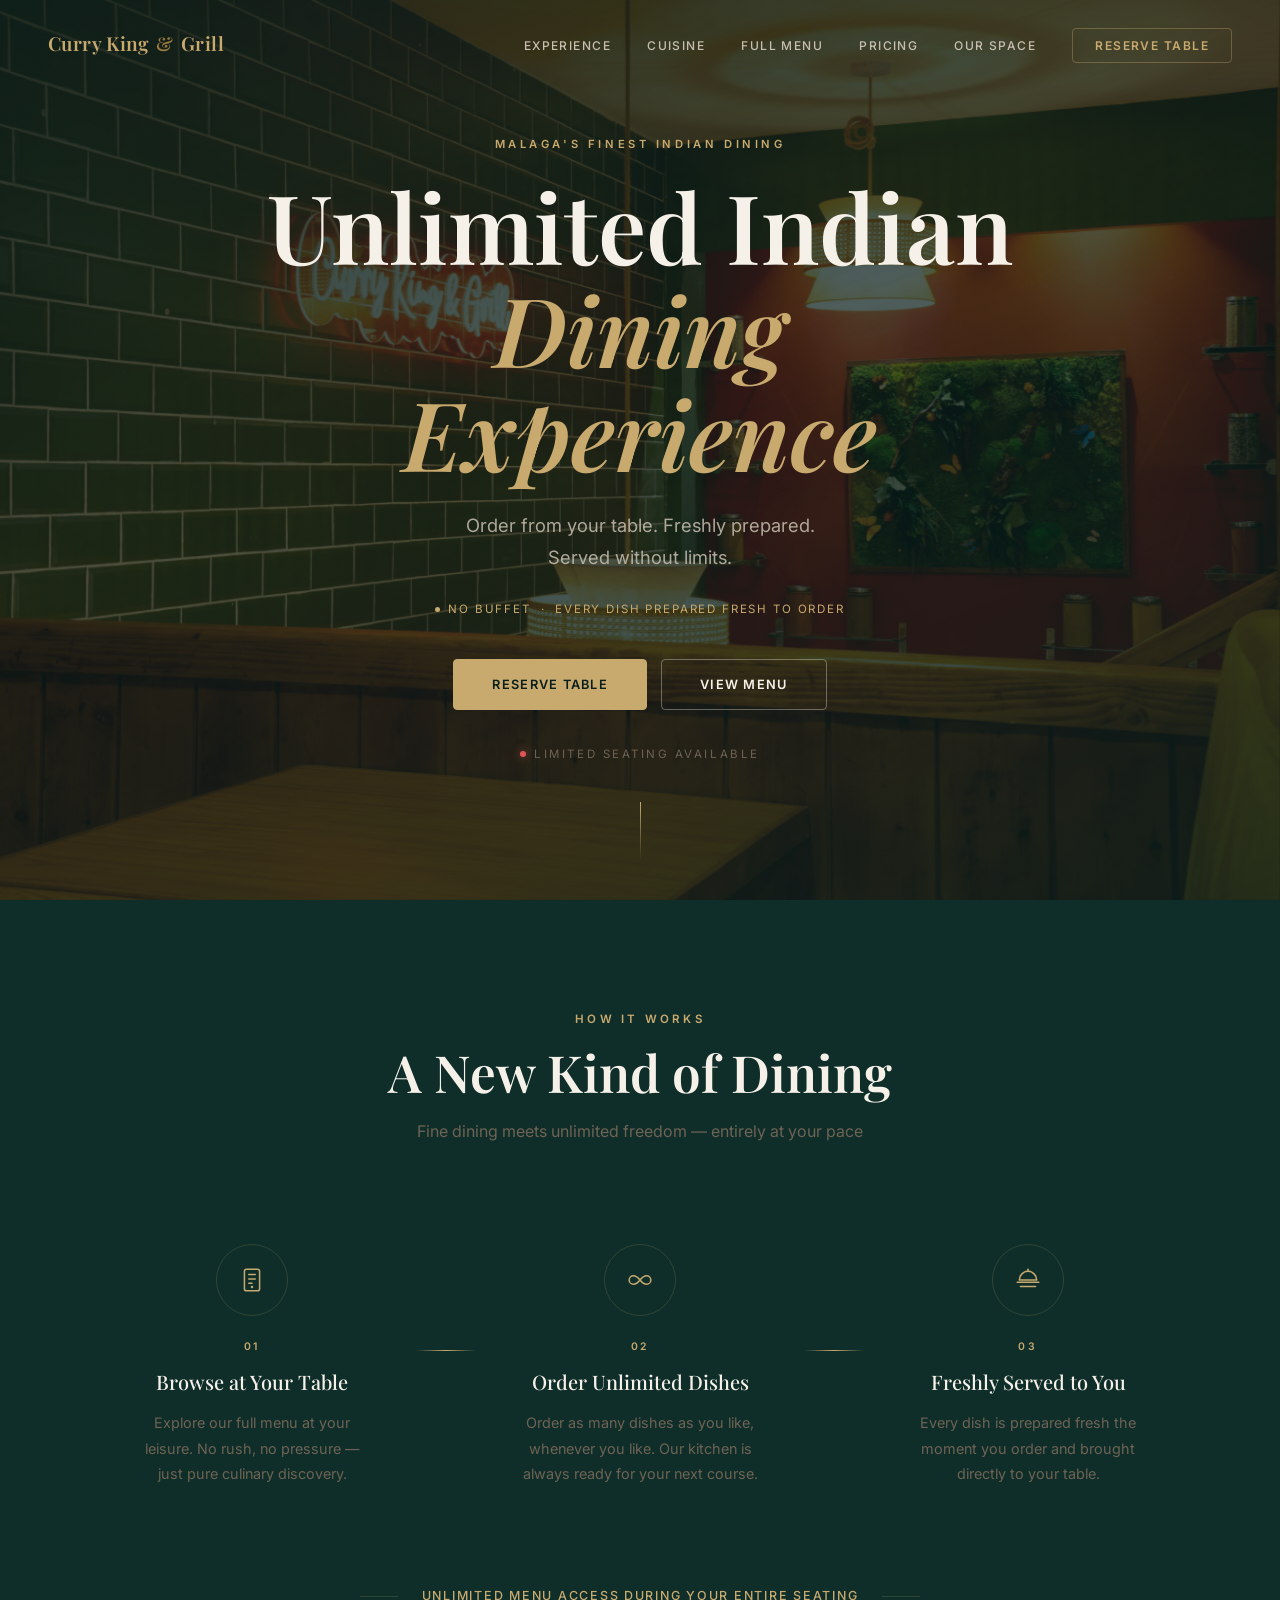
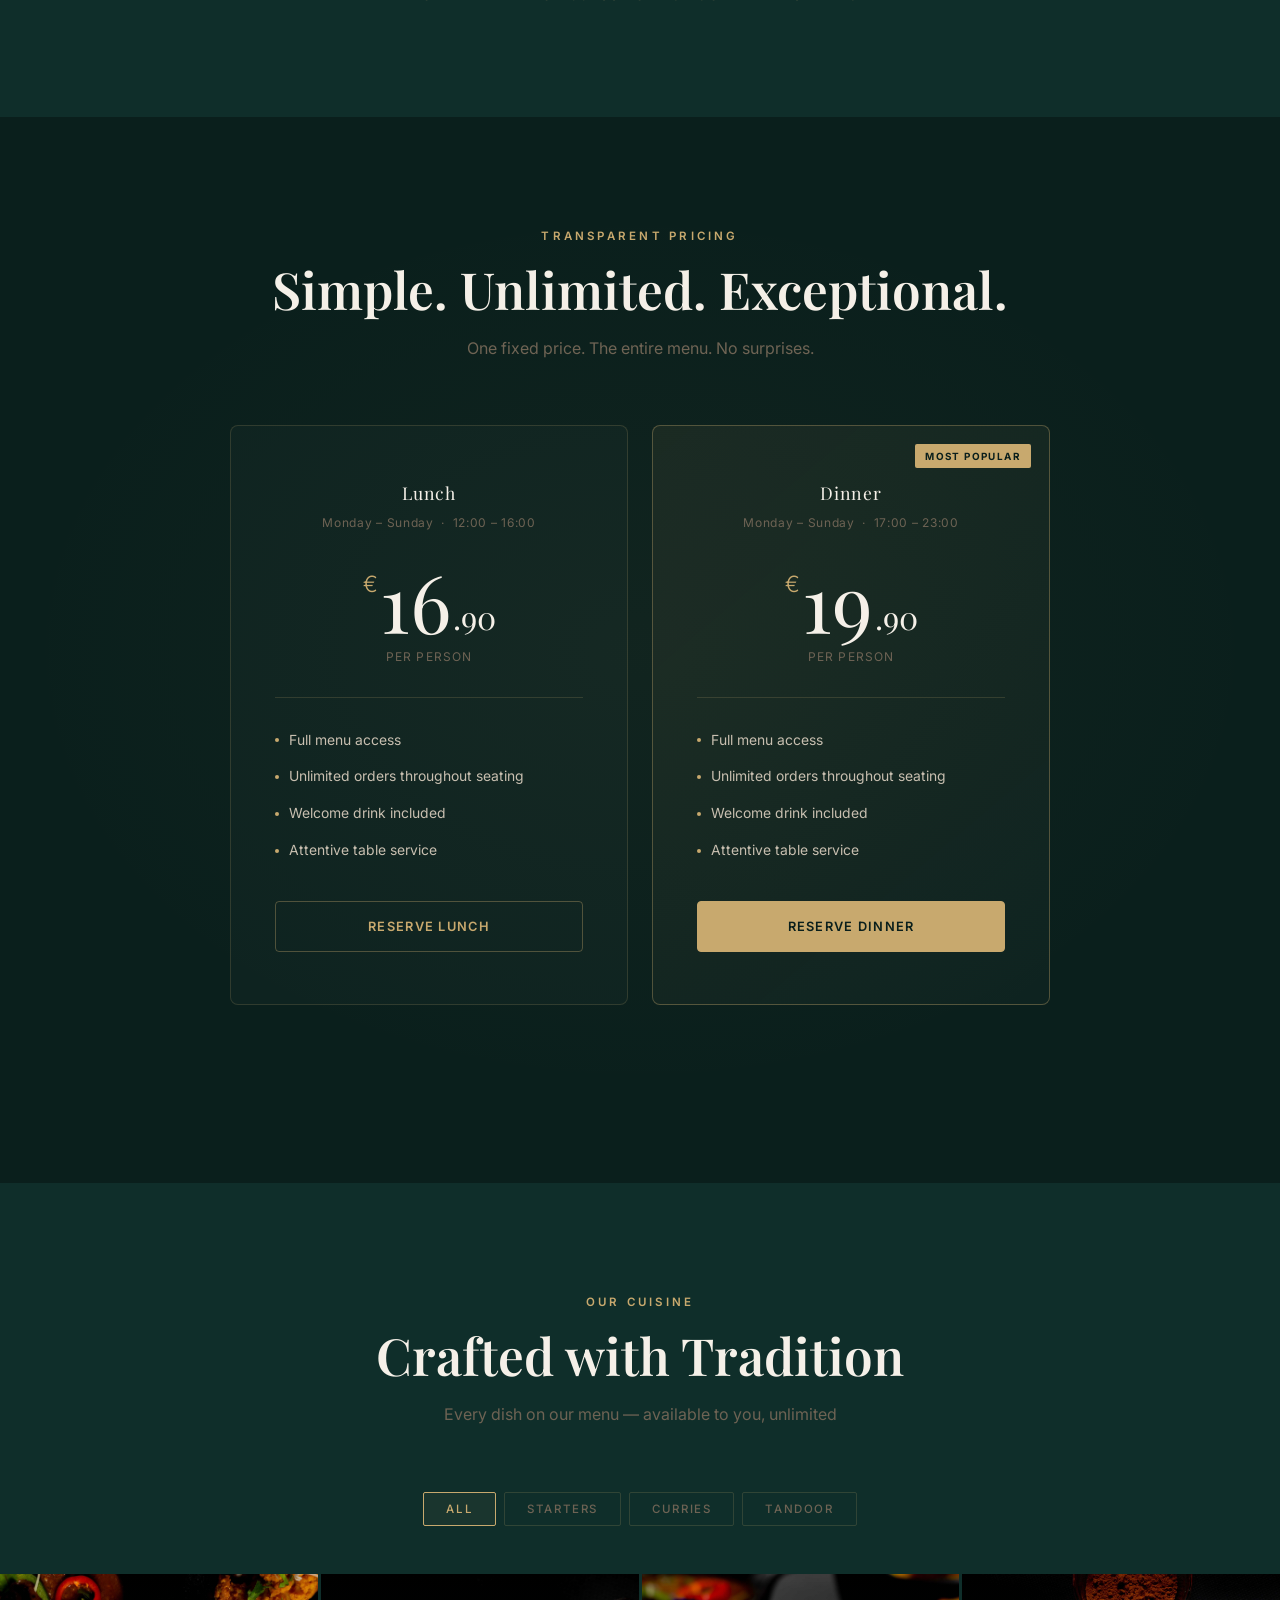
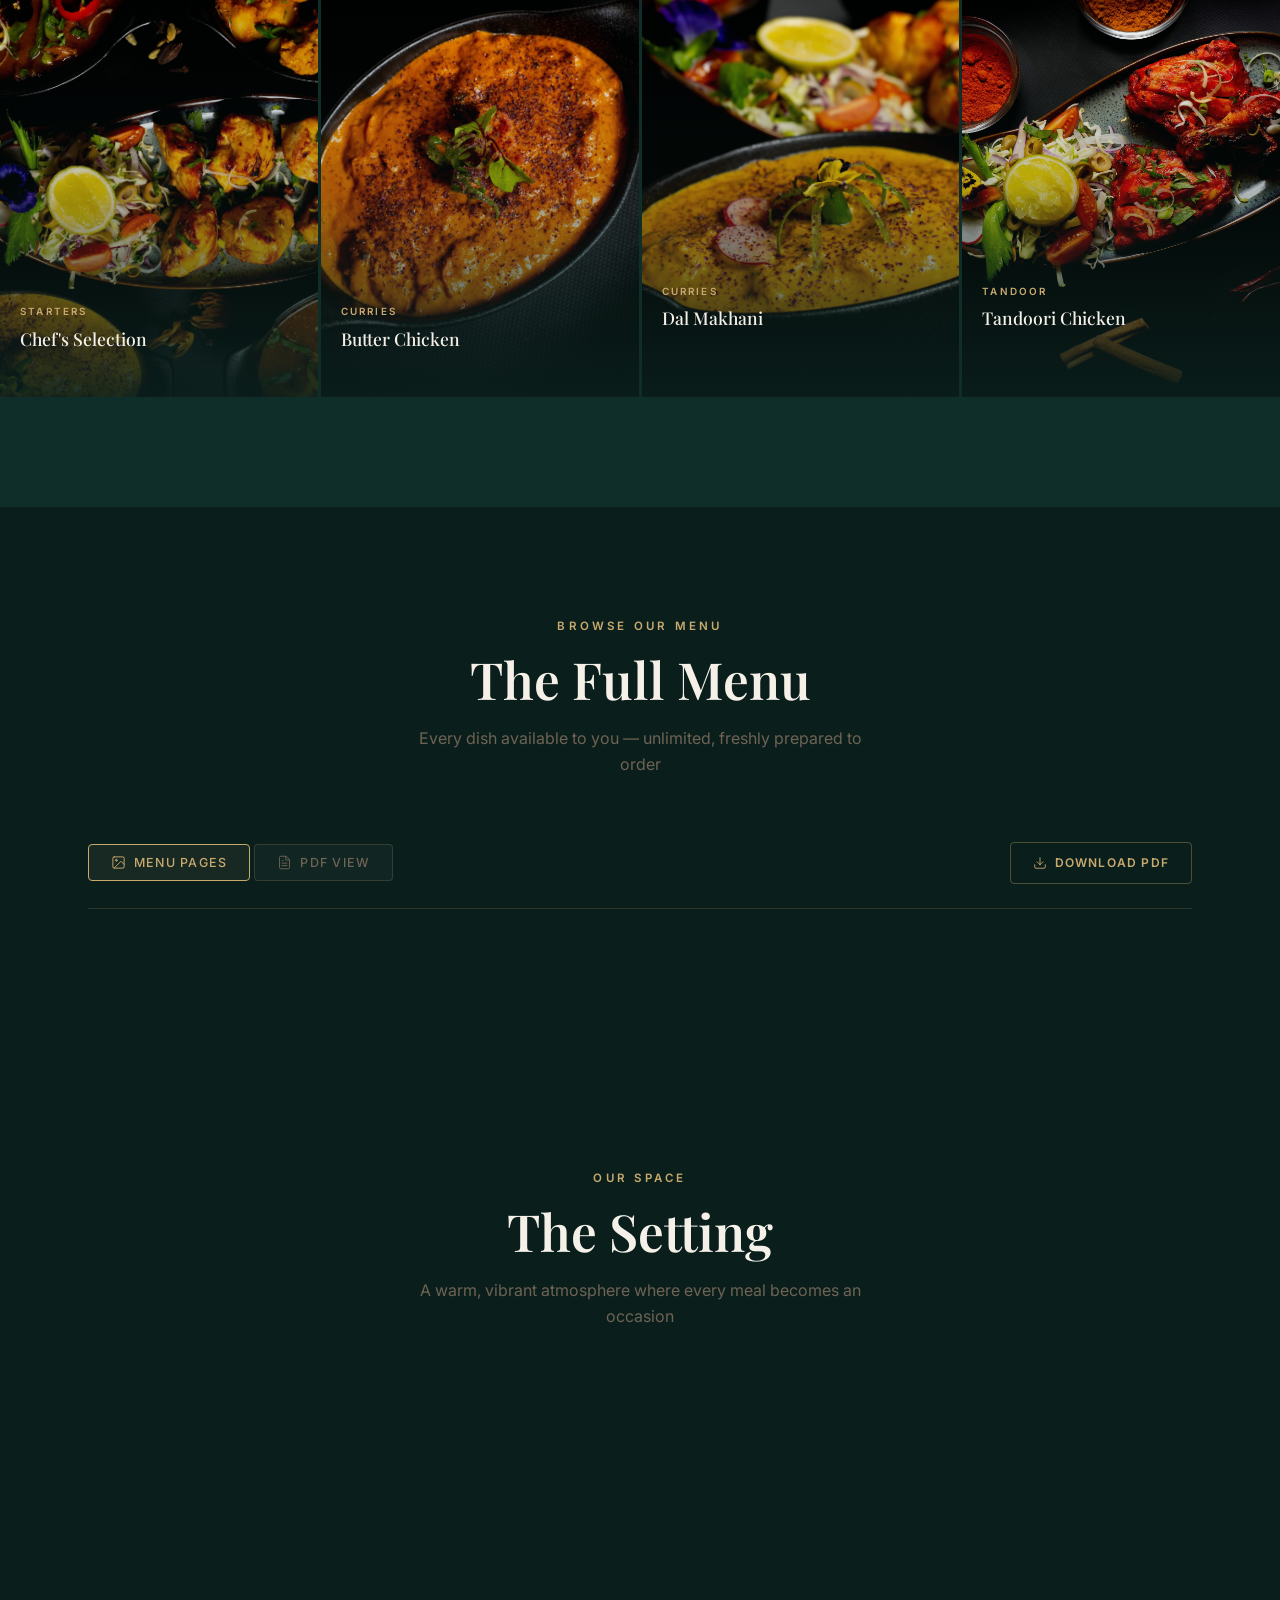
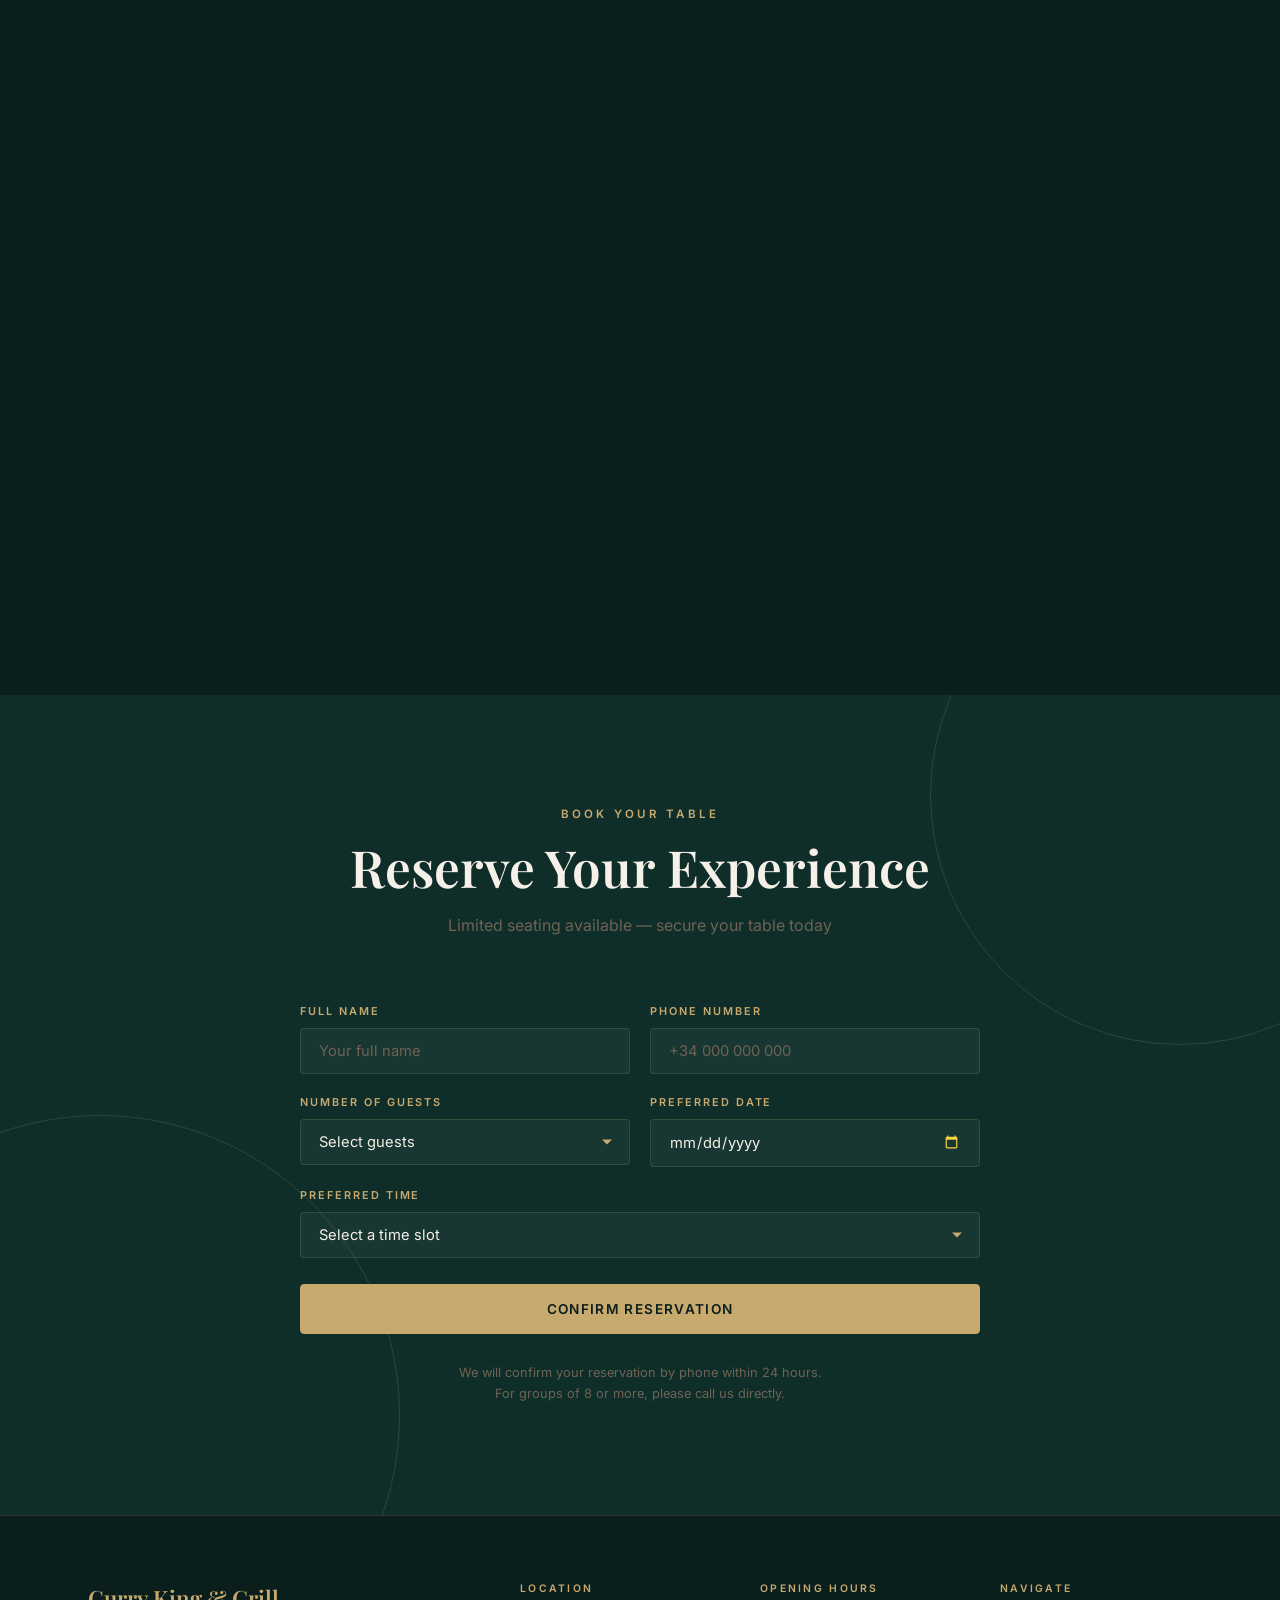
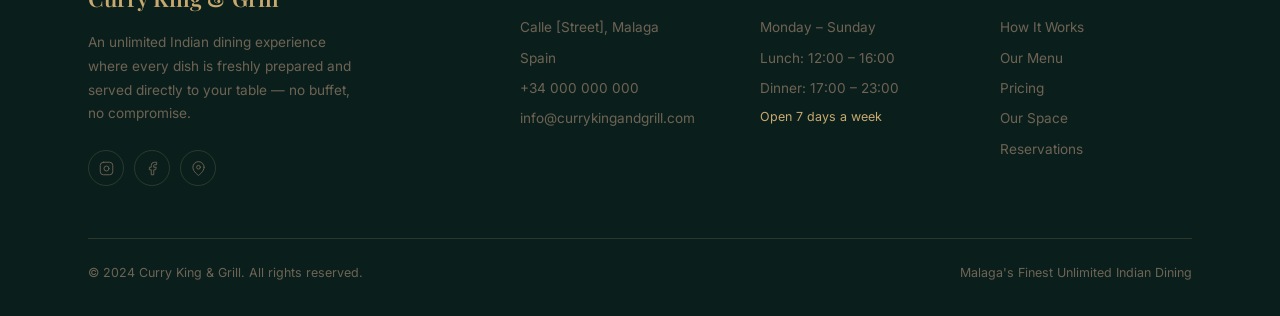
==== index.html @ c17a9580 "Initial commit — Curry King & Grill website" ====
<!DOCTYPE html>
<html lang="en">
<head>
    <meta charset="UTF-8">
    <meta name="viewport" content="width=device-width, initial-scale=1.0">
    <title>Curry King & Grill — Unlimited Indian Dining</title>
    <meta name="description" content="Curry King & Grill — Premium unlimited Indian dining in Malaga. Order from your table. Freshly prepared. Served without limits.">

    <!-- Google Fonts -->
    <link rel="preconnect" href="https://fonts.googleapis.com">
    <link rel="preconnect" href="https://fonts.gstatic.com" crossorigin>
    <link href="https://fonts.googleapis.com/css2?family=Playfair+Display:ital,wght@0,400;0,500;0,600;0,700;1,400;1,500&family=Inter:wght@300;400;500;600&display=swap" rel="stylesheet">

    <link rel="stylesheet" href="styles.css">
</head>
<body>

    <!-- ================================================
         NAVIGATION
    ================================================ -->
    <nav class="nav" id="nav">
        <div class="nav__container">
            <a href="#home" class="nav__logo">
                <span>Curry King</span> <span class="nav__logo-amp">&amp;</span> <span>Grill</span>
            </a>

            <!-- Mobile hamburger -->
            <button class="nav__toggle" id="navToggle" aria-label="Toggle navigation">
                <span></span>
                <span></span>
                <span></span>
            </button>

            <!-- Nav links -->
            <ul class="nav__links" id="navLinks">
                <li><a href="#experience" class="nav__link">Experience</a></li>
                <li><a href="#menu" class="nav__link">Cuisine</a></li>
                <li><a href="#full-menu" class="nav__link">Full Menu</a></li>
                <li><a href="#pricing" class="nav__link">Pricing</a></li>
                <li><a href="#ambience" class="nav__link">Our Space</a></li>
                <li><a href="#reservation" class="nav__cta">Reserve Table</a></li>
            </ul>
        </div>
    </nav>


    <!-- ================================================
         HERO SECTION
    ================================================ -->
    <section class="hero" id="home">
        <!-- Background image with overlay -->
        <div class="hero__bg">
            <img
                src="photos/DSC07465 (1) (1).jpg"
                alt="Curry King & Grill interior — neon sign"
                class="hero__img"
                loading="eager"
            >
            <div class="hero__overlay"></div>
        </div>

        <!-- Hero content -->
        <div class="hero__content">
            <p class="hero__eyebrow">Malaga's Finest Indian Dining</p>

            <h1 class="hero__title">
                Unlimited Indian<br>
                <em>Dining Experience</em>
            </h1>

            <p class="hero__subtitle">
                Order from your table. Freshly prepared.<br>
                Served without limits.
            </p>

            <p class="hero__badge">
                <span class="badge-dot"></span>
                No buffet &nbsp;&middot;&nbsp; Every dish prepared fresh to order
            </p>

            <div class="hero__actions">
                <a href="#reservation" class="btn btn--primary">Reserve Table</a>
                <a href="#menu" class="btn btn--ghost">View Menu</a>
            </div>

            <p class="hero__urgency">
                <span class="urgency-pip"></span>
                Limited seating available
            </p>
        </div>

        <!-- Scroll indicator -->
        <div class="hero__scroll" aria-hidden="true">
            <span class="scroll-line"></span>
        </div>
    </section>


    <!-- ================================================
         EXPERIENCE SECTION — How It Works (3 steps)
    ================================================ -->
    <section class="experience" id="experience">
        <div class="container">

            <header class="section-header">
                <p class="section-label">How It Works</p>
                <h2 class="section-title">A New Kind of Dining</h2>
                <p class="section-subtitle">Fine dining meets unlimited freedom — entirely at your pace</p>
            </header>

            <div class="experience__steps">

                <!-- Step 1 -->
                <div class="experience__step reveal">
                    <div class="experience__icon">
                        <!-- Tablet / menu icon -->
                        <svg viewBox="0 0 24 24" fill="none" stroke="currentColor" stroke-width="1.4" stroke-linecap="round" stroke-linejoin="round" aria-hidden="true">
                            <rect x="5" y="2" width="14" height="20" rx="2"/>
                            <line x1="9" y1="7" x2="15" y2="7"/>
                            <line x1="9" y1="11" x2="15" y2="11"/>
                            <line x1="9" y1="15" x2="12" y2="15"/>
                            <circle cx="12" cy="18.5" r="0.5" fill="currentColor"/>
                        </svg>
                    </div>
                    <span class="experience__num">01</span>
                    <h3>Browse at Your Table</h3>
                    <p>Explore our full menu at your leisure. No rush, no pressure — just pure culinary discovery.</p>
                </div>

                <!-- Connector -->
                <div class="experience__connector" aria-hidden="true"></div>

                <!-- Step 2 -->
                <div class="experience__step reveal" style="--reveal-delay: 0.15s">
                    <div class="experience__icon">
                        <!-- Infinity / unlimited icon -->
                        <svg viewBox="0 0 24 24" fill="none" stroke="currentColor" stroke-width="1.4" stroke-linecap="round" stroke-linejoin="round" aria-hidden="true">
                            <path d="M12 12c-2-2.5-4-4-6-4a4 4 0 0 0 0 8c2 0 4-1.5 6-4z"/>
                            <path d="M12 12c2 2.5 4 4 6 4a4 4 0 0 0 0-8c-2 0-4 1.5-6 4z"/>
                        </svg>
                    </div>
                    <span class="experience__num">02</span>
                    <h3>Order Unlimited Dishes</h3>
                    <p>Order as many dishes as you like, whenever you like. Our kitchen is always ready for your next course.</p>
                </div>

                <!-- Connector -->
                <div class="experience__connector" aria-hidden="true"></div>

                <!-- Step 3 -->
                <div class="experience__step reveal" style="--reveal-delay: 0.3s">
                    <div class="experience__icon">
                        <!-- Cloche / serve icon -->
                        <svg viewBox="0 0 24 24" fill="none" stroke="currentColor" stroke-width="1.4" stroke-linecap="round" stroke-linejoin="round" aria-hidden="true">
                            <path d="M2 14h20"/>
                            <path d="M12 4a8 8 0 0 1 8 8H4a8 8 0 0 1 8-8z"/>
                            <line x1="12" y1="4" x2="12" y2="2"/>
                            <line x1="5" y1="18" x2="19" y2="18"/>
                        </svg>
                    </div>
                    <span class="experience__num">03</span>
                    <h3>Freshly Served to You</h3>
                    <p>Every dish is prepared fresh the moment you order and brought directly to your table.</p>
                </div>

            </div>

            <!-- Trust statement -->
            <div class="experience__trust reveal" style="--reveal-delay: 0.4s">
                <div class="trust-line"></div>
                <p>Unlimited menu access during your entire seating</p>
                <div class="trust-line"></div>
            </div>

        </div>
    </section>


    <!-- ================================================
         PRICING SECTION
    ================================================ -->
    <section class="pricing" id="pricing">
        <div class="container">

            <header class="section-header">
                <p class="section-label">Transparent Pricing</p>
                <h2 class="section-title">Simple. Unlimited. Exceptional.</h2>
                <p class="section-subtitle">One fixed price. The entire menu. No surprises.</p>
            </header>

            <div class="pricing__cards">

                <!-- Lunch card -->
                <div class="pricing__card reveal">
                    <p class="pricing__period">Lunch</p>
                    <p class="pricing__hours">Monday – Sunday &nbsp;&middot;&nbsp; 12:00 – 16:00</p>
                    <div class="pricing__price">
                        <sup class="pricing__currency">&euro;</sup>
                        <span class="pricing__amount">16</span>
                        <span class="pricing__decimal">.90</span>
                    </div>
                    <p class="pricing__per">per person</p>
                    <ul class="pricing__list">
                        <li>Full menu access</li>
                        <li>Unlimited orders throughout seating</li>
                        <li>Welcome drink included</li>
                        <li>Attentive table service</li>
                    </ul>
                    <a href="#reservation" class="btn btn--outline pricing__btn">Reserve Lunch</a>
                </div>

                <!-- Dinner card (featured) -->
                <div class="pricing__card pricing__card--featured reveal" style="--reveal-delay: 0.15s">
                    <span class="pricing__badge">Most Popular</span>
                    <p class="pricing__period">Dinner</p>
                    <p class="pricing__hours">Monday – Sunday &nbsp;&middot;&nbsp; 17:00 – 23:00</p>
                    <div class="pricing__price">
                        <sup class="pricing__currency">&euro;</sup>
                        <span class="pricing__amount">19</span>
                        <span class="pricing__decimal">.90</span>
                    </div>
                    <p class="pricing__per">per person</p>
                    <ul class="pricing__list">
                        <li>Full menu access</li>
                        <li>Unlimited orders throughout seating</li>
                        <li>Welcome drink included</li>
                        <li>Attentive table service</li>
                    </ul>
                    <a href="#reservation" class="btn btn--primary pricing__btn">Reserve Dinner</a>
                </div>

            </div>

            <!-- Welcome drink note -->
            <p class="pricing__note reveal" style="--reveal-delay: 0.25s">
                &#10022; &nbsp; Free welcome drink included with every seating &nbsp; &#10022;
            </p>

        </div>
    </section>


    <!-- ================================================
         FOOD SHOWCASE / MENU
    ================================================ -->
    <section class="menu" id="menu">
        <div class="container">
            <header class="section-header">
                <p class="section-label">Our Cuisine</p>
                <h2 class="section-title">Crafted with Tradition</h2>
                <p class="section-subtitle">Every dish on our menu — available to you, unlimited</p>
            </header>
        </div>

        <!-- Category filter -->
        <div class="menu__filters">
            <button class="menu__filter active" data-filter="all">All</button>
            <button class="menu__filter" data-filter="starters">Starters</button>
            <button class="menu__filter" data-filter="curries">Curries</button>
            <button class="menu__filter" data-filter="tandoor">Tandoor</button>
        </div>

        <!-- Photo grid -->
        <div class="menu__grid" id="menuGrid">

            <div class="menu__item reveal" data-category="starters">
                <img src="photos/DSC08992 (1).jpg" alt="Assorted starters and small plates" loading="lazy">
                <div class="menu__item-overlay"></div>
                <div class="menu__item-content">
                    <p class="menu__item-category">Starters</p>
                    <h3 class="menu__item-name">Chef's Selection</h3>
                    <p class="menu__item-desc">A curated spread of our finest small plates</p>
                </div>
            </div>

            <div class="menu__item reveal" data-category="curries" style="--reveal-delay: 0.1s">
                <img src="photos/DSC09037 (1).jpg" alt="Butter Chicken curry" loading="lazy">
                <div class="menu__item-overlay"></div>
                <div class="menu__item-content">
                    <p class="menu__item-category">Curries</p>
                    <h3 class="menu__item-name">Butter Chicken</h3>
                    <p class="menu__item-desc">Slow-cooked tomato &amp; cream, aromatic spices</p>
                </div>
            </div>

            <div class="menu__item reveal" data-category="curries" style="--reveal-delay: 0.2s">
                <img src="photos/DSC08995 (1).jpg" alt="Dal Makhani — creamy black lentils" loading="lazy">
                <div class="menu__item-overlay"></div>
                <div class="menu__item-content">
                    <p class="menu__item-category">Curries</p>
                    <h3 class="menu__item-name">Dal Makhani</h3>
                    <p class="menu__item-desc">Black lentils simmered overnight in butter &amp; cream</p>
                </div>
            </div>

            <div class="menu__item reveal" data-category="tandoor" style="--reveal-delay: 0.3s">
                <img src="photos/DSC08837 (1).jpg" alt="Tandoori Chicken from the clay oven" loading="lazy">
                <div class="menu__item-overlay"></div>
                <div class="menu__item-content">
                    <p class="menu__item-category">Tandoor</p>
                    <h3 class="menu__item-name">Tandoori Chicken</h3>
                    <p class="menu__item-desc">Marinated 24 hrs, grilled in clay oven at 400°C</p>
                </div>
            </div>

        </div>
    </section>


    <!-- ================================================
         FULL MENU SECTION
         ─────────────────────────────────────────────
         HOW TO ADD YOUR MENU:

         OPTION A — Image pages (JPG / PNG):
           1. Create a folder called "menu" next to index.html
           2. Export each page of your menu as a JPG or PNG
           3. Name them: page-1.jpg, page-2.jpg, page-3.jpg …
           4. Uncomment (or copy) the <div class="fmenu__page"> blocks below
              and update the src="" to match your filenames.

         OPTION B — PDF:
           1. Place your PDF inside the "menu" folder: menu/menu.pdf
           2. The "PDF View" tab will automatically embed it.
           3. Update the <iframe src=""> and <a href=""> below.

         You can use BOTH options at the same time.
    ================================================ -->
    <section class="full-menu" id="full-menu">
        <div class="container">

            <header class="section-header">
                <p class="section-label">Browse Our Menu</p>
                <h2 class="section-title">The Full Menu</h2>
                <p class="section-subtitle">Every dish available to you — unlimited, freshly prepared to order</p>
            </header>

            <!-- Tab switcher + download button -->
            <div class="fmenu__bar">
                <div class="fmenu__tabs" role="tablist">
                    <button class="fmenu__tab active" data-tab="images" role="tab" aria-selected="true" aria-controls="tab-images">
                        <!-- Image icon -->
                        <svg viewBox="0 0 24 24" fill="none" stroke="currentColor" stroke-width="1.5" stroke-linecap="round" stroke-linejoin="round" aria-hidden="true">
                            <rect x="3" y="3" width="18" height="18" rx="2"/>
                            <circle cx="8.5" cy="8.5" r="1.5"/>
                            <polyline points="21 15 16 10 5 21"/>
                        </svg>
                        Menu Pages
                    </button>
                    <button class="fmenu__tab" data-tab="pdf" role="tab" aria-selected="false" aria-controls="tab-pdf">
                        <!-- PDF / document icon -->
                        <svg viewBox="0 0 24 24" fill="none" stroke="currentColor" stroke-width="1.5" stroke-linecap="round" stroke-linejoin="round" aria-hidden="true">
                            <path d="M14 2H6a2 2 0 0 0-2 2v16a2 2 0 0 0 2 2h12a2 2 0 0 0 2-2V8z"/>
                            <polyline points="14 2 14 8 20 8"/>
                            <line x1="16" y1="13" x2="8" y2="13"/>
                            <line x1="16" y1="17" x2="8" y2="17"/>
                            <polyline points="10 9 9 9 8 9"/>
                        </svg>
                        PDF View
                    </button>
                </div>

                <!-- Download button — update href to your PDF path -->
                <a href="menu/menu.pdf" download class="btn btn--outline fmenu__download" target="_blank">
                    <svg viewBox="0 0 24 24" fill="none" stroke="currentColor" stroke-width="1.5" stroke-linecap="round" stroke-linejoin="round" aria-hidden="true">
                        <path d="M21 15v4a2 2 0 0 1-2 2H5a2 2 0 0 1-2-2v-4"/>
                        <polyline points="7 10 12 15 17 10"/>
                        <line x1="12" y1="15" x2="12" y2="3"/>
                    </svg>
                    Download PDF
                </a>
            </div>


            <!-- ── PANEL A: IMAGE PAGES ── -->
            <div class="fmenu__panel" id="tab-images" role="tabpanel">

                <!--
                ════════════════════════════════════
                  ADD YOUR MENU IMAGES BELOW
                  Copy & paste as many blocks as you need.
                  Each block = one page of your menu.
                ════════════════════════════════════

                <div class="fmenu__page reveal" data-index="0">
                    <img src="menu/page-1.jpg" alt="Menu — Page 1" loading="lazy">
                    <div class="fmenu__page-footer">
                        <span class="fmenu__page-label">Page 1</span>
                        <button class="fmenu__zoom-btn" aria-label="View full size">
                            <svg viewBox="0 0 24 24" fill="none" stroke="currentColor" stroke-width="1.5" stroke-linecap="round" stroke-linejoin="round">
                                <polyline points="15 3 21 3 21 9"/><polyline points="9 21 3 21 3 15"/>
                                <line x1="21" y1="3" x2="14" y2="10"/><line x1="3" y1="21" x2="10" y2="14"/>
                            </svg>
                        </button>
                    </div>
                </div>

                <div class="fmenu__page reveal" data-index="1" style="--reveal-delay:0.1s">
                    <img src="menu/page-2.jpg" alt="Menu — Page 2" loading="lazy">
                    <div class="fmenu__page-footer">
                        <span class="fmenu__page-label">Page 2</span>
                        <button class="fmenu__zoom-btn" aria-label="View full size">
                            <svg viewBox="0 0 24 24" fill="none" stroke="currentColor" stroke-width="1.5" stroke-linecap="round" stroke-linejoin="round">
                                <polyline points="15 3 21 3 21 9"/><polyline points="9 21 3 21 3 15"/>
                                <line x1="21" y1="3" x2="14" y2="10"/><line x1="3" y1="21" x2="10" y2="14"/>
                            </svg>
                        </button>
                    </div>
                </div>

                <div class="fmenu__page reveal" data-index="2" style="--reveal-delay:0.2s">
                    <img src="menu/page-3.jpg" alt="Menu — Page 3" loading="lazy">
                    <div class="fmenu__page-footer">
                        <span class="fmenu__page-label">Page 3</span>
                        <button class="fmenu__zoom-btn" aria-label="View full size">
                            <svg viewBox="0 0 24 24" fill="none" stroke="currentColor" stroke-width="1.5" stroke-linecap="round" stroke-linejoin="round">
                                <polyline points="15 3 21 3 21 9"/><polyline points="9 21 3 21 3 15"/>
                                <line x1="21" y1="3" x2="14" y2="10"/><line x1="3" y1="21" x2="10" y2="14"/>
                            </svg>
                        </button>
                    </div>
                </div>
                -->

                <!-- Grid (populated by the pages above) -->
                <div class="fmenu__grid" id="fmenuGrid">
                    <!-- Menu pages go here — uncomment blocks above and move them inside this div -->
                </div>

                <!-- Empty / placeholder state (hidden once images are added) -->
                <div class="fmenu__placeholder" id="fmenuPlaceholder">
                    <div class="fmenu__placeholder-icon">
                        <svg viewBox="0 0 64 64" fill="none" stroke="currentColor" stroke-width="1.2" stroke-linecap="round" stroke-linejoin="round" aria-hidden="true">
                            <rect x="8" y="8" width="48" height="48" rx="4"/>
                            <path d="M8 42l14-14 10 10 8-8 16 16"/>
                            <circle cx="22" cy="22" r="4"/>
                        </svg>
                    </div>
                    <h3>Menu coming soon</h3>
                    <p>
                        To display your menu, place your images (JPG / PNG) or a PDF<br>
                        inside a <code>menu/</code> folder and follow the instructions in the HTML comments above.
                    </p>
                    <a href="menu/menu.pdf" target="_blank" class="btn btn--outline" style="margin-top: 24px;">
                        View PDF Version
                    </a>
                </div>

            </div><!-- /tab-images -->


            <!-- ── PANEL B: PDF EMBED ── -->
            <div class="fmenu__panel fmenu__panel--hidden" id="tab-pdf" role="tabpanel">
                <!--
                    Update the src below to point to your PDF file.
                    Recommended path:  menu/menu.pdf
                -->
                <div class="fmenu__pdf-wrap">
                    <iframe
                        src="menu/menu.pdf"
                        title="Curry King & Grill — Full Menu"
                        class="fmenu__iframe"
                        loading="lazy"
                    >
                        <!-- Fallback for browsers that can't embed PDFs -->
                        <div class="fmenu__pdf-fallback">
                            <svg viewBox="0 0 24 24" fill="none" stroke="currentColor" stroke-width="1.5" stroke-linecap="round" stroke-linejoin="round">
                                <path d="M14 2H6a2 2 0 0 0-2 2v16a2 2 0 0 0 2 2h12a2 2 0 0 0 2-2V8z"/>
                                <polyline points="14 2 14 8 20 8"/>
                            </svg>
                            <p>Your browser can't display PDFs inline.</p>
                            <a href="menu/menu.pdf" target="_blank" class="btn btn--primary" style="margin-top:16px;">
                                Open PDF
                            </a>
                        </div>
                    </iframe>
                </div>

                <div class="fmenu__pdf-actions">
                    <a href="menu/menu.pdf" target="_blank" class="btn btn--ghost">
                        Open in new tab
                    </a>
                    <a href="menu/menu.pdf" download class="btn btn--primary">
                        Download PDF
                    </a>
                </div>
            </div><!-- /tab-pdf -->

        </div>
    </section>


    <!-- ================================================
         AMBIENCE / OUR SPACE
    ================================================ -->
    <section class="ambience" id="ambience">
        <div class="container">
            <header class="section-header">
                <p class="section-label">Our Space</p>
                <h2 class="section-title">The Setting</h2>
                <p class="section-subtitle">A warm, vibrant atmosphere where every meal becomes an occasion</p>
            </header>
        </div>

        <!-- Photo mosaic -->
        <div class="ambience__mosaic">
            <!-- Large left -->
            <div class="ambience__photo ambience__photo--main reveal">
                <img src="photos/DSC07503 (1) (1).jpg" alt="Main dining room with living plant wall" loading="lazy">
                <div class="ambience__photo-overlay"></div>
            </div>
            <!-- Top centre -->
            <div class="ambience__photo reveal" style="--reveal-delay: 0.1s">
                <img src="photos/DSC07465 (1) (1).jpg" alt="Curry King & Grill neon sign" loading="lazy">
                <div class="ambience__photo-overlay"></div>
            </div>
            <!-- Bottom centre -->
            <div class="ambience__photo reveal" style="--reveal-delay: 0.2s">
                <img src="photos/DSC07510 (1) (1).jpg" alt="Bar area with marble counter" loading="lazy">
                <div class="ambience__photo-overlay"></div>
            </div>
            <!-- Large right -->
            <div class="ambience__photo ambience__photo--end reveal" style="--reveal-delay: 0.15s">
                <img src="photos/DSC07506 (1) (1).jpg" alt="Second dining area with peacock artwork" loading="lazy">
                <div class="ambience__photo-overlay"></div>
            </div>
        </div>

        <!-- Quote -->
        <div class="container">
            <blockquote class="ambience__quote reveal" style="--reveal-delay: 0.2s">
                <p>"From the moment you walk in, you know this is something different."</p>
                <cite>The Curry King &amp; Grill Experience</cite>
            </blockquote>
        </div>
    </section>


    <!-- ================================================
         RESERVATION SECTION
    ================================================ -->
    <section class="reservation" id="reservation">
        <div class="container">

            <header class="section-header">
                <p class="section-label">Book Your Table</p>
                <h2 class="section-title">Reserve Your Experience</h2>
                <p class="section-subtitle">Limited seating available — secure your table today</p>
            </header>

            <div class="reservation__wrap">

                <form class="reservation__form" id="reservationForm" novalidate>

                    <!-- Name -->
                    <div class="form-group">
                        <label for="fname">Full Name</label>
                        <input type="text" id="fname" name="fname" placeholder="Your full name" autocomplete="name">
                        <span class="form-error" id="fnameError">Please enter your name.</span>
                    </div>

                    <!-- Phone -->
                    <div class="form-group">
                        <label for="phone">Phone Number</label>
                        <input type="tel" id="phone" name="phone" placeholder="+34 000 000 000" autocomplete="tel">
                        <span class="form-error" id="phoneError">Please enter a valid phone number.</span>
                    </div>

                    <!-- Guests -->
                    <div class="form-group">
                        <label for="guests">Number of Guests</label>
                        <div class="select-wrap">
                            <select id="guests" name="guests">
                                <option value="" disabled selected>Select guests</option>
                                <option value="1">1 Guest</option>
                                <option value="2">2 Guests</option>
                                <option value="3">3 Guests</option>
                                <option value="4">4 Guests</option>
                                <option value="5">5 Guests</option>
                                <option value="6">6 Guests</option>
                                <option value="7">7 Guests</option>
                                <option value="8+">8+ Guests (call us)</option>
                            </select>
                        </div>
                        <span class="form-error" id="guestsError">Please select number of guests.</span>
                    </div>

                    <!-- Date -->
                    <div class="form-group">
                        <label for="date">Preferred Date</label>
                        <input type="date" id="date" name="date">
                        <span class="form-error" id="dateError">Please select a date.</span>
                    </div>

                    <!-- Time (full width) -->
                    <div class="form-group form-group--full">
                        <label for="time">Preferred Time</label>
                        <div class="select-wrap">
                            <select id="time" name="time">
                                <option value="" disabled selected>Select a time slot</option>
                                <optgroup label="Lunch — 12:00 to 16:00">
                                    <option value="12:00">12:00</option>
                                    <option value="12:30">12:30</option>
                                    <option value="13:00">13:00</option>
                                    <option value="13:30">13:30</option>
                                    <option value="14:00">14:00</option>
                                    <option value="14:30">14:30</option>
                                    <option value="15:00">15:00</option>
                                    <option value="15:30">15:30</option>
                                </optgroup>
                                <optgroup label="Dinner — 17:00 to 23:00">
                                    <option value="17:00">17:00</option>
                                    <option value="17:30">17:30</option>
                                    <option value="18:00">18:00</option>
                                    <option value="18:30">18:30</option>
                                    <option value="19:00">19:00</option>
                                    <option value="19:30">19:30</option>
                                    <option value="20:00">20:00</option>
                                    <option value="20:30">20:30</option>
                                    <option value="21:00">21:00</option>
                                    <option value="21:30">21:30</option>
                                </optgroup>
                            </select>
                        </div>
                        <span class="form-error" id="timeError">Please select a time slot.</span>
                    </div>

                    <!-- Submit -->
                    <button type="submit" class="btn btn--primary form-group--full reservation__submit">
                        Confirm Reservation
                    </button>

                </form>

                <p class="reservation__note">
                    We will confirm your reservation by phone within 24 hours.<br>
                    For groups of 8 or more, please call us directly.
                </p>

            </div>
        </div>
    </section>


    <!-- ================================================
         FOOTER
    ================================================ -->
    <footer class="footer">
        <div class="container">

            <div class="footer__grid">

                <!-- Brand column -->
                <div class="footer__brand">
                    <h3 class="footer__logo">Curry King &amp; Grill</h3>
                    <p class="footer__tagline">
                        An unlimited Indian dining experience where every dish is freshly prepared and served directly to your table — no buffet, no compromise.
                    </p>
                    <div class="footer__social">
                        <a href="#" aria-label="Instagram">
                            <svg viewBox="0 0 24 24" fill="none" stroke="currentColor" stroke-width="1.5" stroke-linecap="round" stroke-linejoin="round">
                                <rect x="2" y="2" width="20" height="20" rx="5"/>
                                <circle cx="12" cy="12" r="4"/>
                                <circle cx="17.5" cy="6.5" r="0.5" fill="currentColor" stroke="none"/>
                            </svg>
                        </a>
                        <a href="#" aria-label="Facebook">
                            <svg viewBox="0 0 24 24" fill="none" stroke="currentColor" stroke-width="1.5" stroke-linecap="round" stroke-linejoin="round">
                                <path d="M18 2h-3a5 5 0 0 0-5 5v3H7v4h3v8h4v-8h3l1-4h-4V7a1 1 0 0 1 1-1h3z"/>
                            </svg>
                        </a>
                        <a href="#" aria-label="Google Maps">
                            <svg viewBox="0 0 24 24" fill="none" stroke="currentColor" stroke-width="1.5" stroke-linecap="round" stroke-linejoin="round">
                                <path d="M21 10c0 7-9 13-9 13S3 17 3 10a9 9 0 0 1 18 0z"/>
                                <circle cx="12" cy="10" r="3"/>
                            </svg>
                        </a>
                    </div>
                </div>

                <!-- Location -->
                <div class="footer__col">
                    <h4>Location</h4>
                    <ul>
                        <li>Calle [Street], Malaga</li>
                        <li>Spain</li>
                        <li><a href="tel:+34000000000">+34 000 000 000</a></li>
                        <li><a href="mailto:info@currykingandgrill.com">info@currykingandgrill.com</a></li>
                    </ul>
                </div>

                <!-- Hours -->
                <div class="footer__col">
                    <h4>Opening Hours</h4>
                    <ul>
                        <li>Monday – Sunday</li>
                        <li>Lunch: 12:00 – 16:00</li>
                        <li>Dinner: 17:00 – 23:00</li>
                        <li class="footer__open-badge">Open 7 days a week</li>
                    </ul>
                </div>

                <!-- Quick links -->
                <div class="footer__col">
                    <h4>Navigate</h4>
                    <ul>
                        <li><a href="#experience">How It Works</a></li>
                        <li><a href="#menu">Our Menu</a></li>
                        <li><a href="#pricing">Pricing</a></li>
                        <li><a href="#ambience">Our Space</a></li>
                        <li><a href="#reservation">Reservations</a></li>
                    </ul>
                </div>

            </div>

            <!-- Footer bottom bar -->
            <div class="footer__bottom">
                <p>&copy; 2024 Curry King &amp; Grill. All rights reserved.</p>
                <p>Malaga's Finest Unlimited Indian Dining</p>
            </div>

        </div>
    </footer>


    <!-- ================================================
         FLOATING RESERVE BUTTON
    ================================================ -->
    <button class="float-btn" id="floatBtn" aria-label="Reserve a table">
        Reserve
    </button>


    <!-- ================================================
         SUCCESS TOAST
    ================================================ -->
    <div class="toast" id="toast" role="status" aria-live="polite">
        <div class="toast__icon">&#10003;</div>
        <div>
            <p class="toast__title">Reservation Requested</p>
            <p class="toast__desc">We&rsquo;ll confirm by phone within 24 hours.</p>
        </div>
    </div>


    <!-- ================================================
         LIGHTBOX MODAL
         Opens when a menu page thumbnail is clicked.
         Controlled entirely by script.js.
    ================================================ -->
    <div class="lightbox" id="lightbox" role="dialog" aria-modal="true" aria-label="Menu page viewer" hidden>
        <!-- Close -->
        <button class="lightbox__close" id="lightboxClose" aria-label="Close viewer">
            <svg viewBox="0 0 24 24" fill="none" stroke="currentColor" stroke-width="1.8" stroke-linecap="round">
                <line x1="18" y1="6" x2="6" y2="18"/>
                <line x1="6" y1="6" x2="18" y2="18"/>
            </svg>
        </button>

        <!-- Prev -->
        <button class="lightbox__nav lightbox__prev" id="lightboxPrev" aria-label="Previous page">
            <svg viewBox="0 0 24 24" fill="none" stroke="currentColor" stroke-width="1.8" stroke-linecap="round" stroke-linejoin="round">
                <polyline points="15 18 9 12 15 6"/>
            </svg>
        </button>

        <!-- Image stage -->
        <div class="lightbox__stage">
            <div class="lightbox__spinner" id="lightboxSpinner" aria-hidden="true"></div>
            <img class="lightbox__img" id="lightboxImg" src="" alt="" draggable="false">
        </div>

        <!-- Next -->
        <button class="lightbox__nav lightbox__next" id="lightboxNext" aria-label="Next page">
            <svg viewBox="0 0 24 24" fill="none" stroke="currentColor" stroke-width="1.8" stroke-linecap="round" stroke-linejoin="round">
                <polyline points="9 18 15 12 9 6"/>
            </svg>
        </button>

        <!-- Counter + page label -->
        <div class="lightbox__footer">
            <span class="lightbox__counter" id="lightboxCounter">Page 1 of 1</span>
        </div>
    </div>
    <!-- Lightbox backdrop -->
    <div class="lightbox__backdrop" id="lightboxBackdrop"></div>


    <script src="script.js"></script>
</body>
</html>
---- styles.css ----
/* ================================================================
   CURRY KING & GRILL — Premium Stylesheet
   Dark green luxury theme with gold accents
   Mobile-first, responsive
================================================================ */

/* ----------------------------------------------------------------
   1. CSS CUSTOM PROPERTIES (Design Tokens)
---------------------------------------------------------------- */
:root {
    /* Colours */
    --clr-dark:       #0a1f1c;   /* deepest bg */
    --clr-dark-2:     #0f2e2a;   /* section alt bg */
    --clr-dark-3:     #162f2c;   /* card surfaces */
    --clr-gold:       #c8a96e;   /* primary accent */
    --clr-gold-light: #dfc48a;   /* hover gold */
    --clr-gold-dark:  #9a7a3f;   /* subdued gold */
    --clr-cream:      #f5f0e8;   /* headings / strong text */
    --clr-text:       #c8bfb0;   /* body text */
    --clr-muted:      #6e6354;   /* secondary / placeholder */
    --clr-border:     rgba(200, 169, 110, 0.18);
    --clr-border-2:   rgba(200, 169, 110, 0.35);

    /* Typography */
    --font-serif: 'Playfair Display', Georgia, serif;
    --font-sans:  'Inter', system-ui, sans-serif;

    /* Spacing */
    --section-gap: 110px;
    --container:   1200px;
    --radius:      4px;

    /* Motion */
    --ease:        cubic-bezier(0.4, 0, 0.2, 1);
    --t-fast:      0.2s;
    --t-mid:       0.35s;
    --t-slow:      0.6s;
}

/* ----------------------------------------------------------------
   2. RESET & BASE
---------------------------------------------------------------- */
*, *::before, *::after {
    margin: 0;
    padding: 0;
    box-sizing: border-box;
}

html {
    scroll-behavior: smooth;
    font-size: 16px;
    -webkit-text-size-adjust: 100%;
}

body {
    font-family: var(--font-sans);
    background-color: var(--clr-dark);
    color: var(--clr-text);
    line-height: 1.65;
    overflow-x: hidden;
}

img {
    display: block;
    max-width: 100%;
}

a {
    text-decoration: none;
    color: inherit;
}

ul {
    list-style: none;
}

button {
    border: none;
    cursor: pointer;
    font-family: var(--font-sans);
}

/* ----------------------------------------------------------------
   3. UTILITY CLASSES
---------------------------------------------------------------- */
.container {
    max-width: var(--container);
    margin-inline: auto;
    padding-inline: 48px;
}

/* Section header block (reused across sections) */
.section-header {
    text-align: center;
    margin-bottom: 64px;
}

.section-label {
    display: block;
    font-size: 0.72rem;
    font-weight: 600;
    letter-spacing: 0.28em;
    text-transform: uppercase;
    color: var(--clr-gold);
    margin-bottom: 14px;
}

.section-title {
    font-family: var(--font-serif);
    font-size: clamp(2rem, 4.5vw, 3.2rem);
    font-weight: 600;
    color: var(--clr-cream);
    line-height: 1.15;
    margin-bottom: 16px;
}

.section-subtitle {
    font-size: 1rem;
    color: var(--clr-muted);
    max-width: 480px;
    margin-inline: auto;
}

/* ----------------------------------------------------------------
   4. BUTTONS
---------------------------------------------------------------- */
.btn {
    display: inline-flex;
    align-items: center;
    justify-content: center;
    gap: 8px;
    padding: 14px 38px;
    font-family: var(--font-sans);
    font-size: 0.8rem;
    font-weight: 600;
    letter-spacing: 0.1em;
    text-transform: uppercase;
    border-radius: var(--radius);
    border: 1.5px solid transparent;
    cursor: pointer;
    transition: background var(--t-mid) var(--ease),
                color var(--t-mid) var(--ease),
                border-color var(--t-mid) var(--ease),
                transform var(--t-fast) var(--ease),
                box-shadow var(--t-mid) var(--ease);
    white-space: nowrap;
}

/* Gold filled */
.btn--primary {
    background-color: var(--clr-gold);
    color: var(--clr-dark);
    border-color: var(--clr-gold);
}
.btn--primary:hover {
    background-color: var(--clr-gold-light);
    border-color: var(--clr-gold-light);
    transform: translateY(-2px);
    box-shadow: 0 10px 32px rgba(200, 169, 110, 0.28);
}

/* Ghost (cream outline) */
.btn--ghost {
    background-color: transparent;
    color: var(--clr-cream);
    border-color: rgba(245, 240, 232, 0.35);
}
.btn--ghost:hover {
    border-color: var(--clr-gold);
    color: var(--clr-gold);
    transform: translateY(-2px);
}

/* Gold outline (used in pricing) */
.btn--outline {
    background-color: transparent;
    color: var(--clr-gold);
    border-color: var(--clr-border-2);
}
.btn--outline:hover {
    background-color: rgba(200, 169, 110, 0.08);
    border-color: var(--clr-gold);
    transform: translateY(-2px);
}

/* ----------------------------------------------------------------
   5. SCROLL REVEAL — base state
   JS adds .visible to trigger the animation
---------------------------------------------------------------- */
.reveal {
    opacity: 0;
    transform: translateY(28px);
    transition: opacity var(--t-slow) var(--ease) var(--reveal-delay, 0s),
                transform var(--t-slow) var(--ease) var(--reveal-delay, 0s);
}
.reveal.visible {
    opacity: 1;
    transform: translateY(0);
}

/* ----------------------------------------------------------------
   6. NAVIGATION
---------------------------------------------------------------- */
.nav {
    position: fixed;
    inset-block-start: 0;
    inset-inline: 0;
    z-index: 900;
    transition: background var(--t-mid) var(--ease),
                border-color var(--t-mid) var(--ease),
                padding var(--t-mid) var(--ease);
}

/* scrolled state — added by JS */
.nav.scrolled {
    background-color: rgba(10, 31, 28, 0.96);
    backdrop-filter: blur(14px);
    -webkit-backdrop-filter: blur(14px);
    border-bottom: 1px solid var(--clr-border);
}

.nav__container {
    display: flex;
    align-items: center;
    justify-content: space-between;
    padding: 28px 48px;
    max-width: 1400px;
    margin-inline: auto;
    transition: padding var(--t-mid) var(--ease);
}
.nav.scrolled .nav__container {
    padding: 16px 48px;
}

/* Logo */
.nav__logo {
    font-family: var(--font-serif);
    font-size: 1.2rem;
    font-weight: 600;
    color: var(--clr-gold);
    letter-spacing: 0.02em;
    flex-shrink: 0;
}
.nav__logo-amp {
    color: var(--clr-gold-dark);
    margin-inline: 2px;
}

/* Links */
.nav__links {
    display: flex;
    align-items: center;
    gap: 36px;
}

.nav__link {
    font-size: 0.75rem;
    font-weight: 500;
    letter-spacing: 0.12em;
    text-transform: uppercase;
    color: var(--clr-text);
    transition: color var(--t-fast);
}
.nav__link:hover {
    color: var(--clr-gold);
}

/* CTA link in nav */
.nav__cta {
    font-size: 0.75rem;
    font-weight: 600;
    letter-spacing: 0.12em;
    text-transform: uppercase;
    color: var(--clr-gold);
    border: 1.5px solid var(--clr-border-2);
    padding: 9px 22px;
    border-radius: var(--radius);
    transition: background var(--t-fast), color var(--t-fast);
}
.nav__cta:hover {
    background-color: var(--clr-gold);
    color: var(--clr-dark);
}

/* Hamburger toggle — hidden on desktop */
.nav__toggle {
    display: none;
    flex-direction: column;
    justify-content: center;
    gap: 5px;
    background: none;
    padding: 4px;
    z-index: 1001;
}
.nav__toggle span {
    display: block;
    width: 24px;
    height: 1.5px;
    background-color: var(--clr-cream);
    border-radius: 2px;
    transition: transform var(--t-mid) var(--ease), opacity var(--t-fast);
}
/* Hamburger → X animation */
.nav__toggle.open span:nth-child(1) { transform: translateY(6.5px) rotate(45deg); }
.nav__toggle.open span:nth-child(2) { opacity: 0; transform: scaleX(0); }
.nav__toggle.open span:nth-child(3) { transform: translateY(-6.5px) rotate(-45deg); }

/* ----------------------------------------------------------------
   7. HERO SECTION
---------------------------------------------------------------- */
.hero {
    position: relative;
    min-height: 100svh;
    display: flex;
    align-items: center;
    justify-content: center;
    overflow: hidden;
}

/* Background photo */
.hero__bg {
    position: absolute;
    inset: 0;
}
.hero__img {
    width: 100%;
    height: 100%;
    object-fit: cover;
    object-position: center;
    transform: scale(1.06);
    animation: heroKenBurns 9s var(--ease) forwards;
}
@keyframes heroKenBurns {
    to { transform: scale(1); }
}

/* Dark overlay — heavier at top for nav readability */
.hero__overlay {
    position: absolute;
    inset: 0;
    background: linear-gradient(
        160deg,
        rgba(10, 31, 28, 0.9) 0%,
        rgba(10, 31, 28, 0.72) 45%,
        rgba(10, 31, 28, 0.88) 100%
    );
}

/* Content */
.hero__content {
    position: relative;
    z-index: 1;
    text-align: center;
    padding-inline: 24px;
    max-width: 820px;
    animation: fadeUp 1.1s var(--ease) 0.2s both;
}

@keyframes fadeUp {
    from { opacity: 0; transform: translateY(32px); }
    to   { opacity: 1; transform: translateY(0); }
}

.hero__eyebrow {
    font-size: 0.7rem;
    font-weight: 600;
    letter-spacing: 0.32em;
    text-transform: uppercase;
    color: var(--clr-gold);
    margin-bottom: 20px;
    animation: fadeUp 1.1s var(--ease) 0.4s both;
}

.hero__title {
    font-family: var(--font-serif);
    font-size: clamp(2.8rem, 8vw, 6rem);
    font-weight: 600;
    color: var(--clr-cream);
    line-height: 1.08;
    margin-bottom: 24px;
    animation: fadeUp 1.1s var(--ease) 0.6s both;
}
.hero__title em {
    color: var(--clr-gold);
    font-style: italic;
}

.hero__subtitle {
    font-size: clamp(1rem, 2vw, 1.15rem);
    color: rgba(200, 191, 176, 0.85);
    line-height: 1.75;
    margin-bottom: 20px;
    animation: fadeUp 1.1s var(--ease) 0.75s both;
}

.hero__badge {
    display: inline-flex;
    align-items: center;
    gap: 8px;
    font-size: 0.72rem;
    letter-spacing: 0.16em;
    text-transform: uppercase;
    color: var(--clr-gold);
    margin-bottom: 40px;
    animation: fadeUp 1.1s var(--ease) 0.85s both;
}
.badge-dot {
    width: 5px;
    height: 5px;
    background: var(--clr-gold);
    border-radius: 50%;
    flex-shrink: 0;
}

.hero__actions {
    display: flex;
    gap: 14px;
    justify-content: center;
    flex-wrap: wrap;
    margin-bottom: 28px;
    animation: fadeUp 1.1s var(--ease) 0.95s both;
}

.hero__urgency {
    display: inline-flex;
    align-items: center;
    gap: 8px;
    font-size: 0.72rem;
    letter-spacing: 0.22em;
    text-transform: uppercase;
    color: var(--clr-muted);
    animation: fadeUp 1.1s var(--ease) 1.05s both;
}
.urgency-pip {
    display: inline-block;
    width: 6px;
    height: 6px;
    border-radius: 50%;
    background: #e05555;
    box-shadow: 0 0 8px rgba(224, 85, 85, 0.7);
    animation: pulse 2s ease-in-out infinite;
}
@keyframes pulse {
    0%, 100% { opacity: 1; }
    50%       { opacity: 0.4; }
}

/* Vertical scroll line */
.hero__scroll {
    position: absolute;
    bottom: 40px;
    left: 50%;
    transform: translateX(-50%);
    z-index: 1;
    animation: fadeUp 1s var(--ease) 1.4s both;
}
.scroll-line {
    display: block;
    width: 1px;
    height: 58px;
    background: linear-gradient(to bottom, var(--clr-gold), transparent);
    margin-inline: auto;
    animation: scrollDrop 2.2s var(--ease) infinite;
}
@keyframes scrollDrop {
    0%   { opacity: 0; transform: scaleY(0);   transform-origin: top; }
    40%  { opacity: 1; }
    100% { opacity: 0; transform: scaleY(1);   transform-origin: top; }
}

/* ----------------------------------------------------------------
   8. EXPERIENCE SECTION
---------------------------------------------------------------- */
.experience {
    padding-block: var(--section-gap);
    background-color: var(--clr-dark-2);
}

.experience__steps {
    display: grid;
    grid-template-columns: 1fr 60px 1fr 60px 1fr;
    align-items: start;
    gap: 0;
}

/* Each step card */
.experience__step {
    text-align: center;
    padding: 36px 28px;
}

/* Icon circle */
.experience__icon {
    width: 72px;
    height: 72px;
    border: 1.5px solid var(--clr-border);
    border-radius: 50%;
    display: flex;
    align-items: center;
    justify-content: center;
    margin-inline: auto;
    margin-bottom: 22px;
    color: var(--clr-gold);
    transition: border-color var(--t-mid), background var(--t-mid), transform var(--t-mid);
}
.experience__step:hover .experience__icon {
    border-color: var(--clr-gold);
    background-color: rgba(200, 169, 110, 0.07);
    transform: scale(1.06);
}
.experience__icon svg {
    width: 26px;
    height: 26px;
}

.experience__num {
    display: block;
    font-size: 0.65rem;
    font-weight: 600;
    letter-spacing: 0.25em;
    text-transform: uppercase;
    color: var(--clr-gold);
    margin-bottom: 10px;
}

.experience__step h3 {
    font-family: var(--font-serif);
    font-size: 1.25rem;
    font-weight: 500;
    color: var(--clr-cream);
    margin-bottom: 12px;
}

.experience__step p {
    font-size: 0.9rem;
    color: var(--clr-muted);
    line-height: 1.75;
    max-width: 240px;
    margin-inline: auto;
}

/* Horizontal gold line between steps */
.experience__connector {
    height: 1px;
    background: linear-gradient(to right, transparent, var(--clr-gold), transparent);
    align-self: center;
    margin-top: -30px; /* visually align with icons */
}

/* Trust statement below the steps */
.experience__trust {
    display: flex;
    align-items: center;
    gap: 24px;
    margin-top: 64px;
    max-width: 560px;
    margin-inline: auto;
}
.trust-line {
    flex: 1;
    height: 1px;
    background: var(--clr-border);
}
.experience__trust p {
    font-size: 0.78rem;
    font-weight: 500;
    letter-spacing: 0.14em;
    text-transform: uppercase;
    color: var(--clr-gold);
    white-space: nowrap;
    text-align: center;
}

/* ----------------------------------------------------------------
   9. PRICING SECTION
---------------------------------------------------------------- */
.pricing {
    padding-block: var(--section-gap);
    background-color: var(--clr-dark);
    position: relative;
    overflow: hidden;
}

/* Subtle radial glow behind cards */
.pricing::before {
    content: '';
    position: absolute;
    inset: 0;
    background: radial-gradient(ellipse 70% 60% at 50% 50%, rgba(200, 169, 110, 0.04) 0%, transparent 70%);
    pointer-events: none;
}

.pricing__cards {
    display: grid;
    grid-template-columns: 1fr 1fr;
    gap: 24px;
    max-width: 820px;
    margin-inline: auto;
}

/* Base card */
.pricing__card {
    position: relative;
    border: 1px solid var(--clr-border);
    border-radius: 8px;
    padding: 52px 44px;
    text-align: center;
    background: rgba(255,255,255,0.02);
    transition: border-color var(--t-slow), transform var(--t-slow), box-shadow var(--t-slow);
    overflow: hidden;
}
.pricing__card::before {
    content: '';
    position: absolute;
    inset: 0;
    background: linear-gradient(140deg, rgba(200, 169, 110, 0.05) 0%, transparent 55%);
    opacity: 0;
    transition: opacity var(--t-slow);
}
.pricing__card:hover {
    border-color: var(--clr-border-2);
    transform: translateY(-5px);
    box-shadow: 0 24px 64px rgba(0, 0, 0, 0.45);
}
.pricing__card:hover::before { opacity: 1; }

/* Featured (dinner) card */
.pricing__card--featured {
    border-color: var(--clr-border-2);
    background: linear-gradient(140deg, rgba(200, 169, 110, 0.07) 0%, rgba(255,255,255,0.02) 100%);
}

/* "Most Popular" badge */
.pricing__badge {
    position: absolute;
    top: 18px;
    right: 18px;
    font-size: 0.62rem;
    font-weight: 700;
    letter-spacing: 0.14em;
    text-transform: uppercase;
    color: var(--clr-dark);
    background: var(--clr-gold);
    padding: 4px 10px;
    border-radius: 2px;
}

.pricing__period {
    font-family: var(--font-serif);
    font-size: 1.1rem;
    color: var(--clr-cream);
    margin-bottom: 6px;
    letter-spacing: 0.04em;
}

.pricing__hours {
    font-size: 0.75rem;
    color: var(--clr-muted);
    letter-spacing: 0.06em;
    margin-bottom: 28px;
}

/* Price display */
.pricing__price {
    display: flex;
    align-items: flex-start;
    justify-content: center;
    line-height: 1;
    margin-bottom: 6px;
    gap: 2px;
}
.pricing__currency {
    font-family: var(--font-sans);
    font-size: 1.4rem;
    font-weight: 300;
    color: var(--clr-gold);
    margin-top: 12px;
}
.pricing__amount {
    font-family: var(--font-serif);
    font-size: 5rem;
    font-weight: 400;
    color: var(--clr-cream);
}
.pricing__decimal {
    font-family: var(--font-serif);
    font-size: 2rem;
    font-weight: 400;
    color: var(--clr-cream);
    align-self: flex-end;
    margin-bottom: 8px;
}

.pricing__per {
    font-size: 0.75rem;
    letter-spacing: 0.1em;
    text-transform: uppercase;
    color: var(--clr-muted);
    margin-bottom: 30px;
}

/* Feature list */
.pricing__list {
    border-top: 1px solid var(--clr-border);
    padding-top: 24px;
    text-align: left;
    margin-bottom: 32px;
}
.pricing__list li {
    font-size: 0.87rem;
    color: var(--clr-text);
    padding-block: 7px;
    display: flex;
    align-items: center;
    gap: 10px;
}
.pricing__list li::before {
    content: '';
    width: 4px;
    height: 4px;
    border-radius: 50%;
    background: var(--clr-gold);
    flex-shrink: 0;
}

.pricing__btn {
    width: 100%;
    padding-block: 14px;
}

/* Welcome drink note */
.pricing__note {
    text-align: center;
    margin-top: 48px;
    font-size: 0.75rem;
    letter-spacing: 0.16em;
    text-transform: uppercase;
    color: var(--clr-gold);
}

/* ----------------------------------------------------------------
   10. MENU / FOOD SHOWCASE
---------------------------------------------------------------- */
.menu {
    padding-block: var(--section-gap);
    background-color: var(--clr-dark-2);
}

/* Filter buttons */
.menu__filters {
    display: flex;
    justify-content: center;
    flex-wrap: wrap;
    gap: 8px;
    margin-bottom: 48px;
    padding-inline: 24px;
}

.menu__filter {
    padding: 9px 22px;
    font-size: 0.72rem;
    font-weight: 500;
    letter-spacing: 0.14em;
    text-transform: uppercase;
    border: 1px solid var(--clr-border);
    border-radius: 2px;
    background: none;
    color: var(--clr-muted);
    cursor: pointer;
    transition: border-color var(--t-fast), color var(--t-fast), background var(--t-fast);
    font-family: var(--font-sans);
}
.menu__filter:hover,
.menu__filter.active {
    border-color: var(--clr-gold);
    color: var(--clr-gold);
    background: rgba(200, 169, 110, 0.06);
}

/* 4-column photo grid */
.menu__grid {
    display: grid;
    grid-template-columns: repeat(4, 1fr);
    gap: 3px;
}

.menu__item {
    position: relative;
    overflow: hidden;
    aspect-ratio: 3 / 4;
    cursor: default;
}

.menu__item img {
    width: 100%;
    height: 100%;
    object-fit: cover;
    transition: transform 0.7s var(--ease);
}
.menu__item:hover img {
    transform: scale(1.08);
}

/* Gradient overlay */
.menu__item-overlay {
    position: absolute;
    inset: 0;
    background: linear-gradient(
        to top,
        rgba(10, 31, 28, 0.92) 0%,
        rgba(10, 31, 28, 0.25) 50%,
        transparent 100%
    );
    transition: background 0.45s var(--ease);
}
.menu__item:hover .menu__item-overlay {
    background: linear-gradient(
        to top,
        rgba(10, 31, 28, 0.97) 0%,
        rgba(10, 31, 28, 0.45) 60%,
        transparent 100%
    );
}

/* Text content pinned to bottom */
.menu__item-content {
    position: absolute;
    bottom: 0;
    inset-inline: 0;
    padding: 24px 20px;
    transform: translateY(4px);
    transition: transform var(--t-mid) var(--ease);
}
.menu__item:hover .menu__item-content {
    transform: translateY(0);
}

.menu__item-category {
    font-size: 0.62rem;
    font-weight: 600;
    letter-spacing: 0.22em;
    text-transform: uppercase;
    color: var(--clr-gold);
    margin-bottom: 4px;
}

.menu__item-name {
    font-family: var(--font-serif);
    font-size: 1.1rem;
    font-weight: 500;
    color: var(--clr-cream);
    margin-bottom: 4px;
}

.menu__item-desc {
    font-size: 0.78rem;
    color: rgba(200, 191, 176, 0.6);
    opacity: 0;
    transform: translateY(6px);
    transition: opacity 0.3s var(--ease) 0.05s, transform 0.3s var(--ease) 0.05s;
}
.menu__item:hover .menu__item-desc {
    opacity: 1;
    transform: translateY(0);
}

/* Hidden items during filter */
.menu__item.hidden {
    display: none;
}

/* ----------------------------------------------------------------
   11. AMBIENCE / OUR SPACE
---------------------------------------------------------------- */
.ambience {
    padding-block: var(--section-gap);
    background-color: var(--clr-dark);
}

/* Photo mosaic: large | middle col (2 rows) | large */
.ambience__mosaic {
    display: grid;
    grid-template-columns: 2fr 1.4fr 2fr;
    grid-template-rows: 300px 300px;
    gap: 3px;
    margin-bottom: 64px;
}

/* Main photo spans both rows of col 1 */
.ambience__photo--main {
    grid-column: 1;
    grid-row: 1 / span 2;
}

/* End photo spans both rows of col 3 */
.ambience__photo--end {
    grid-column: 3;
    grid-row: 1 / span 2;
}

/* Middle items auto-placed in col 2, rows 1 and 2 */
.ambience__photo {
    position: relative;
    overflow: hidden;
}

.ambience__photo img {
    width: 100%;
    height: 100%;
    object-fit: cover;
    transition: transform 0.7s var(--ease);
}
.ambience__photo:hover img {
    transform: scale(1.05);
}

.ambience__photo-overlay {
    position: absolute;
    inset: 0;
    background: rgba(10, 31, 28, 0.25);
    transition: background var(--t-mid);
}
.ambience__photo:hover .ambience__photo-overlay {
    background: rgba(10, 31, 28, 0.08);
}

/* Pull-quote */
.ambience__quote {
    max-width: 620px;
    margin-inline: auto;
    text-align: center;
    padding-block: 0;
}
.ambience__quote p {
    font-family: var(--font-serif);
    font-size: clamp(1.2rem, 2.5vw, 1.6rem);
    font-style: italic;
    color: var(--clr-text);
    line-height: 1.6;
    margin-bottom: 16px;
}
.ambience__quote cite {
    font-style: normal;
    font-size: 0.7rem;
    letter-spacing: 0.22em;
    text-transform: uppercase;
    color: var(--clr-gold);
}

/* ----------------------------------------------------------------
   12. RESERVATION SECTION
---------------------------------------------------------------- */
.reservation {
    padding-block: var(--section-gap);
    background-color: var(--clr-dark-2);
    position: relative;
    overflow: hidden;
}

/* Decorative rings */
.reservation::before,
.reservation::after {
    content: '';
    position: absolute;
    border: 1px solid var(--clr-border);
    border-radius: 50%;
    pointer-events: none;
}
.reservation::before {
    width: 500px;
    height: 500px;
    top: -150px;
    right: -150px;
}
.reservation::after {
    width: 600px;
    height: 600px;
    bottom: -200px;
    left: -200px;
}

.reservation__wrap {
    max-width: 680px;
    margin-inline: auto;
    position: relative;
    z-index: 1;
}

/* Form grid — 2 columns */
.reservation__form {
    display: grid;
    grid-template-columns: 1fr 1fr;
    gap: 20px;
}

.form-group {
    display: flex;
    flex-direction: column;
    gap: 7px;
}
.form-group--full {
    grid-column: 1 / -1;
}

/* Label */
.form-group label {
    font-size: 0.68rem;
    font-weight: 600;
    letter-spacing: 0.18em;
    text-transform: uppercase;
    color: var(--clr-gold);
}

/* Input & date */
.form-group input[type="text"],
.form-group input[type="tel"],
.form-group input[type="date"] {
    background: rgba(255, 255, 255, 0.04);
    border: 1px solid var(--clr-border);
    border-radius: var(--radius);
    padding: 13px 18px;
    font-family: var(--font-sans);
    font-size: 0.92rem;
    color: var(--clr-cream);
    outline: none;
    width: 100%;
    transition: border-color var(--t-fast), box-shadow var(--t-fast), background var(--t-fast);
    -webkit-appearance: none;
}
.form-group input::placeholder {
    color: var(--clr-muted);
}
.form-group input:focus {
    border-color: var(--clr-gold);
    background: rgba(200, 169, 110, 0.04);
    box-shadow: 0 0 0 3px rgba(200, 169, 110, 0.1);
}
.form-group input.has-error {
    border-color: #c05050;
    box-shadow: 0 0 0 3px rgba(192, 80, 80, 0.12);
}

/* Date input colour fix */
.form-group input[type="date"]::-webkit-calendar-picker-indicator {
    filter: invert(0.7) sepia(1) saturate(3) hue-rotate(5deg);
    cursor: pointer;
}

/* Select wrapper (for custom arrow) */
.select-wrap {
    position: relative;
}
.select-wrap::after {
    content: '';
    position: absolute;
    right: 18px;
    top: 50%;
    transform: translateY(-50%);
    width: 0;
    height: 0;
    border-left: 5px solid transparent;
    border-right: 5px solid transparent;
    border-top: 5px solid var(--clr-gold);
    pointer-events: none;
}
.select-wrap select {
    background: rgba(255, 255, 255, 0.04);
    border: 1px solid var(--clr-border);
    border-radius: var(--radius);
    padding: 13px 42px 13px 18px;
    font-family: var(--font-sans);
    font-size: 0.92rem;
    color: var(--clr-cream);
    outline: none;
    width: 100%;
    -webkit-appearance: none;
    appearance: none;
    cursor: pointer;
    transition: border-color var(--t-fast), box-shadow var(--t-fast);
}
.select-wrap select:focus {
    border-color: var(--clr-gold);
    box-shadow: 0 0 0 3px rgba(200, 169, 110, 0.1);
}
.select-wrap select option,
.select-wrap select optgroup {
    background-color: #0f2e2a;
    color: var(--clr-cream);
}
.select-wrap select.has-error {
    border-color: #c05050;
}

/* Error messages */
.form-error {
    font-size: 0.74rem;
    color: #c05050;
    display: none;
}
.form-error.visible {
    display: block;
}

/* Submit button */
.reservation__submit {
    margin-top: 6px;
    padding-block: 16px;
    font-size: 0.85rem;
}

/* Note below form */
.reservation__note {
    text-align: center;
    margin-top: 28px;
    font-size: 0.8rem;
    color: var(--clr-muted);
    line-height: 1.7;
}

/* ----------------------------------------------------------------
   13. FOOTER
---------------------------------------------------------------- */
.footer {
    background-color: var(--clr-dark);
    border-top: 1px solid var(--clr-border);
    padding-block: 64px 32px;
}

.footer__grid {
    display: grid;
    grid-template-columns: 2fr 1fr 1fr 1fr;
    gap: 48px;
    margin-bottom: 52px;
}

.footer__logo {
    font-family: var(--font-serif);
    font-size: 1.4rem;
    font-weight: 600;
    color: var(--clr-gold);
    margin-bottom: 14px;
}

.footer__tagline {
    font-size: 0.85rem;
    color: var(--clr-muted);
    line-height: 1.75;
    max-width: 280px;
    margin-bottom: 24px;
}

/* Social icons row */
.footer__social {
    display: flex;
    gap: 10px;
}
.footer__social a {
    width: 36px;
    height: 36px;
    border: 1px solid var(--clr-border);
    border-radius: 50%;
    display: flex;
    align-items: center;
    justify-content: center;
    color: var(--clr-muted);
    transition: border-color var(--t-fast), color var(--t-fast);
}
.footer__social a:hover {
    border-color: var(--clr-gold);
    color: var(--clr-gold);
}
.footer__social svg {
    width: 15px;
    height: 15px;
}

/* Column headings */
.footer__col h4 {
    font-size: 0.65rem;
    font-weight: 600;
    letter-spacing: 0.22em;
    text-transform: uppercase;
    color: var(--clr-gold);
    margin-bottom: 20px;
}

.footer__col ul li {
    font-size: 0.85rem;
    color: var(--clr-muted);
    margin-bottom: 10px;
    line-height: 1.5;
}
.footer__col ul li a {
    color: var(--clr-muted);
    transition: color var(--t-fast);
}
.footer__col ul li a:hover { color: var(--clr-gold); }

.footer__open-badge {
    color: var(--clr-gold) !important;
    font-size: 0.78rem !important;
    margin-top: 6px;
}

/* Bottom bar */
.footer__bottom {
    border-top: 1px solid var(--clr-border);
    padding-top: 24px;
    display: flex;
    justify-content: space-between;
    align-items: center;
    gap: 12px;
}
.footer__bottom p {
    font-size: 0.78rem;
    color: var(--clr-muted);
}

/* ----------------------------------------------------------------
   14. FLOATING RESERVE BUTTON
---------------------------------------------------------------- */
.float-btn {
    position: fixed;
    bottom: 32px;
    right: 32px;
    z-index: 800;
    padding: 13px 28px;
    font-size: 0.72rem;
    font-weight: 600;
    letter-spacing: 0.14em;
    text-transform: uppercase;
    color: var(--clr-gold);
    border: 1.5px solid var(--clr-gold);
    border-radius: var(--radius);
    background: rgba(10, 31, 28, 0.7);
    backdrop-filter: blur(10px);
    -webkit-backdrop-filter: blur(10px);
    cursor: pointer;
    /* Start hidden, JS reveals after scroll */
    opacity: 0;
    transform: translateY(16px);
    pointer-events: none;
    transition: background var(--t-mid) var(--ease),
                color var(--t-mid) var(--ease),
                transform var(--t-mid) var(--ease),
                opacity var(--t-mid) var(--ease),
                box-shadow var(--t-mid) var(--ease);
}
.float-btn.visible {
    opacity: 1;
    transform: translateY(0);
    pointer-events: auto;
}
.float-btn:hover {
    background: var(--clr-gold);
    color: var(--clr-dark);
    box-shadow: 0 8px 30px rgba(200, 169, 110, 0.35);
    transform: translateY(-3px);
}

/* ----------------------------------------------------------------
   15. SUCCESS TOAST
---------------------------------------------------------------- */
.toast {
    position: fixed;
    bottom: 32px;
    left: 32px;
    z-index: 1000;
    display: flex;
    align-items: center;
    gap: 14px;
    background: var(--clr-dark-3);
    border: 1px solid var(--clr-border-2);
    border-radius: 6px;
    padding: 16px 24px;
    max-width: 320px;
    box-shadow: 0 16px 48px rgba(0,0,0,0.5);
    /* Hidden by default */
    opacity: 0;
    transform: translateY(20px);
    pointer-events: none;
    transition: opacity var(--t-mid) var(--ease), transform var(--t-mid) var(--ease);
}
.toast.show {
    opacity: 1;
    transform: translateY(0);
    pointer-events: auto;
}
.toast__icon {
    width: 32px;
    height: 32px;
    border: 1.5px solid var(--clr-gold);
    border-radius: 50%;
    display: flex;
    align-items: center;
    justify-content: center;
    color: var(--clr-gold);
    font-size: 0.9rem;
    flex-shrink: 0;
}
.toast__title {
    font-size: 0.85rem;
    font-weight: 600;
    color: var(--clr-cream);
    margin-bottom: 3px;
}
.toast__desc {
    font-size: 0.78rem;
    color: var(--clr-muted);
}

/* ----------------------------------------------------------------
   16. RESPONSIVE — Tablet (≤1024px)
---------------------------------------------------------------- */
@media (max-width: 1024px) {
    :root { --section-gap: 88px; }

    .container { padding-inline: 32px; }
    .nav__container { padding-inline: 32px; }

    /* Menu goes to 2 cols */
    .menu__grid { grid-template-columns: repeat(2, 1fr); }

    /* Footer to 2-col */
    .footer__grid { grid-template-columns: 1fr 1fr; gap: 36px; }

    /* Experience connector adjust */
    .experience__steps { grid-template-columns: 1fr 40px 1fr 40px 1fr; }

    /* Ambience: simplify to 2-col */
    .ambience__mosaic {
        grid-template-columns: 1fr 1fr;
        grid-template-rows: 260px 260px;
    }
    .ambience__photo--main { grid-column: 1; grid-row: 1 / span 2; }
    .ambience__photo--end  { grid-column: 2; grid-row: 1; }
    /* 3rd photo fills remaining */
    .ambience__mosaic .ambience__photo:nth-child(3) { grid-column: 2; grid-row: 2; }
    .ambience__mosaic .ambience__photo:nth-child(2) { grid-column: 1; grid-row: 1 / span 2; }
}

/* ----------------------------------------------------------------
   17. RESPONSIVE — Mobile (≤768px)
---------------------------------------------------------------- */
@media (max-width: 768px) {
    :root { --section-gap: 72px; }

    .container { padding-inline: 20px; }

    /* Nav */
    .nav__container { padding: 18px 20px; }
    .nav.scrolled .nav__container { padding: 14px 20px; }

    .nav__toggle { display: flex; }

    /* Mobile nav drawer */
    .nav__links {
        position: fixed;
        inset-block: 0;
        right: -100%;
        width: min(300px, 80vw);
        background-color: var(--clr-dark-2);
        border-left: 1px solid var(--clr-border);
        flex-direction: column;
        justify-content: center;
        gap: 30px;
        transition: right 0.4s var(--ease);
        z-index: 900;
    }
    .nav__links.open { right: 0; }
    .nav__link { font-size: 0.9rem; }
    .nav__cta { padding: 12px 28px; font-size: 0.9rem; }

    /* Hero */
    .hero__actions { flex-direction: column; align-items: center; }
    .hero__actions .btn { width: 100%; max-width: 280px; }

    /* Experience: single column */
    .experience__steps {
        grid-template-columns: 1fr;
        max-width: 360px;
        margin-inline: auto;
    }
    .experience__connector {
        width: 1px;
        height: 40px;
        background: linear-gradient(to bottom, transparent, var(--clr-gold), transparent);
        margin-inline: auto;
        margin-top: 0;
    }
    .experience__trust { flex-wrap: wrap; justify-content: center; }
    .experience__trust p { white-space: normal; font-size: 0.7rem; }

    /* Pricing: single column */
    .pricing__cards { grid-template-columns: 1fr; max-width: 420px; margin-inline: auto; }

    /* Menu: single column */
    .menu__grid { grid-template-columns: 1fr; }
    .menu__item { aspect-ratio: 4 / 3; }

    /* Ambience: single column */
    .ambience__mosaic {
        grid-template-columns: 1fr;
        grid-template-rows: repeat(4, 240px);
    }
    .ambience__photo--main { grid-column: 1; grid-row: 1; }
    .ambience__photo--end  { grid-column: 1; grid-row: 4; }
    .ambience__mosaic .ambience__photo:nth-child(2) { grid-column: 1; grid-row: 2; }
    .ambience__mosaic .ambience__photo:nth-child(3) { grid-column: 1; grid-row: 3; }

    /* Reservation form: single col */
    .reservation__form { grid-template-columns: 1fr; }

    /* Footer: single col */
    .footer__grid { grid-template-columns: 1fr; gap: 28px; }
    .footer__bottom { flex-direction: column; text-align: center; }

    /* Float button */
    .float-btn { bottom: 20px; right: 20px; }

    /* Toast */
    .toast { left: 16px; right: 16px; bottom: 20px; max-width: none; }

    /* Section header */
    .section-header { margin-bottom: 44px; }
}

/* ----------------------------------------------------------------
   18. RESPONSIVE — Small mobile (≤400px)
---------------------------------------------------------------- */
@media (max-width: 400px) {
    .hero__title { font-size: 2.4rem; }
    .pricing__amount { font-size: 4rem; }
    .pricing__card { padding: 40px 28px; }
}

/* ================================================================
   19. FULL MENU SECTION
================================================================ */
.full-menu {
    padding-block: var(--section-gap);
    background-color: var(--clr-dark);
    position: relative;
}

/* ── Tab bar ── */
.fmenu__bar {
    display: flex;
    align-items: center;
    justify-content: space-between;
    gap: 16px;
    flex-wrap: wrap;
    margin-bottom: 40px;
    padding-bottom: 24px;
    border-bottom: 1px solid var(--clr-border);
}

.fmenu__tabs {
    display: flex;
    gap: 4px;
}

.fmenu__tab {
    display: inline-flex;
    align-items: center;
    gap: 8px;
    padding: 10px 22px;
    font-family: var(--font-sans);
    font-size: 0.78rem;
    font-weight: 500;
    letter-spacing: 0.1em;
    text-transform: uppercase;
    color: var(--clr-muted);
    background: rgba(255,255,255,0.03);
    border: 1px solid var(--clr-border);
    border-radius: var(--radius);
    cursor: pointer;
    transition: color var(--t-fast), border-color var(--t-fast), background var(--t-fast);
}
.fmenu__tab svg {
    width: 15px;
    height: 15px;
    flex-shrink: 0;
}
.fmenu__tab:hover {
    color: var(--clr-gold);
    border-color: var(--clr-border-2);
}
.fmenu__tab.active {
    color: var(--clr-gold);
    border-color: var(--clr-gold);
    background: rgba(200, 169, 110, 0.07);
}

.fmenu__download {
    margin-left: auto;
    padding: 10px 22px;
    font-size: 0.75rem;
    display: inline-flex;
    align-items: center;
    gap: 8px;
}
.fmenu__download svg {
    width: 14px;
    height: 14px;
}

/* ── Panel toggle ── */
.fmenu__panel {
    /* visible by default */
}
.fmenu__panel--hidden {
    display: none;
}

/* ── Image grid ── */
.fmenu__grid {
    display: grid;
    grid-template-columns: repeat(auto-fill, minmax(260px, 1fr));
    gap: 16px;
}

/* Each menu page card */
.fmenu__page {
    position: relative;
    border: 1px solid var(--clr-border);
    border-radius: 6px;
    overflow: hidden;
    cursor: pointer;
    background: var(--clr-dark-3);
    transition: border-color var(--t-mid), box-shadow var(--t-mid), transform var(--t-mid);
}
.fmenu__page:hover {
    border-color: var(--clr-border-2);
    box-shadow: 0 12px 40px rgba(0,0,0,0.45);
    transform: translateY(-3px);
}
.fmenu__page img {
    width: 100%;
    display: block;
    /* Maintain aspect; A4 is roughly 1:1.414 */
    aspect-ratio: 1 / 1.414;
    object-fit: contain;
    object-position: top center;
    background: var(--clr-dark-3);
    transition: transform 0.5s var(--ease);
}
.fmenu__page:hover img {
    transform: scale(1.02);
}

/* Footer bar inside each card */
.fmenu__page-footer {
    display: flex;
    align-items: center;
    justify-content: space-between;
    padding: 10px 14px;
    border-top: 1px solid var(--clr-border);
    background: rgba(10,31,28,0.6);
}
.fmenu__page-label {
    font-size: 0.72rem;
    font-weight: 500;
    letter-spacing: 0.14em;
    text-transform: uppercase;
    color: var(--clr-muted);
}
.fmenu__zoom-btn {
    background: none;
    border: none;
    color: var(--clr-muted);
    cursor: pointer;
    padding: 4px;
    display: flex;
    align-items: center;
    transition: color var(--t-fast);
}
.fmenu__zoom-btn svg {
    width: 14px;
    height: 14px;
}
.fmenu__page:hover .fmenu__zoom-btn,
.fmenu__zoom-btn:hover {
    color: var(--clr-gold);
}

/* ── Placeholder / empty state ── */
.fmenu__placeholder {
    display: flex;
    flex-direction: column;
    align-items: center;
    justify-content: center;
    text-align: center;
    padding: 80px 32px;
    border: 1.5px dashed var(--clr-border);
    border-radius: 8px;
    background: rgba(255,255,255,0.015);
}
.fmenu__placeholder-icon {
    width: 80px;
    height: 80px;
    margin-bottom: 24px;
    color: var(--clr-muted);
    opacity: 0.5;
}
.fmenu__placeholder-icon svg {
    width: 100%;
    height: 100%;
}
.fmenu__placeholder h3 {
    font-family: var(--font-serif);
    font-size: 1.4rem;
    color: var(--clr-cream);
    margin-bottom: 12px;
}
.fmenu__placeholder p {
    font-size: 0.88rem;
    color: var(--clr-muted);
    line-height: 1.75;
    max-width: 420px;
}
.fmenu__placeholder code {
    font-family: 'Courier New', monospace;
    font-size: 0.82rem;
    color: var(--clr-gold);
    background: rgba(200,169,110,0.08);
    padding: 2px 6px;
    border-radius: 3px;
}
/* Hide placeholder when grid has items */
.fmenu__grid:not(:empty) + .fmenu__placeholder {
    display: none;
}

/* ── PDF panel ── */
.fmenu__pdf-wrap {
    position: relative;
    width: 100%;
    /* A4 aspect ratio at full container width */
    aspect-ratio: 1 / 1.414;
    max-height: 85vh;
    border: 1px solid var(--clr-border);
    border-radius: 6px;
    overflow: hidden;
    background: var(--clr-dark-3);
}
.fmenu__iframe {
    width: 100%;
    height: 100%;
    border: none;
    display: block;
}

/* PDF fallback (shown when iframe content fails) */
.fmenu__pdf-fallback {
    display: flex;
    flex-direction: column;
    align-items: center;
    justify-content: center;
    height: 100%;
    gap: 12px;
    color: var(--clr-muted);
    text-align: center;
    padding: 40px;
}
.fmenu__pdf-fallback svg {
    width: 48px;
    height: 48px;
    opacity: 0.5;
}
.fmenu__pdf-fallback p {
    font-size: 0.9rem;
}

.fmenu__pdf-actions {
    display: flex;
    gap: 12px;
    justify-content: center;
    margin-top: 24px;
    flex-wrap: wrap;
}

/* ── Responsive ── */
@media (max-width: 768px) {
    .fmenu__bar {
        flex-direction: column;
        align-items: flex-start;
    }
    .fmenu__download { margin-left: 0; }
    .fmenu__grid { grid-template-columns: repeat(auto-fill, minmax(200px, 1fr)); gap: 12px; }
    .fmenu__pdf-wrap { aspect-ratio: auto; height: 60vh; }
}

@media (max-width: 480px) {
    .fmenu__grid { grid-template-columns: 1fr 1fr; gap: 10px; }
    .fmenu__tabs { width: 100%; }
    .fmenu__tab { flex: 1; justify-content: center; padding: 10px 12px; font-size: 0.72rem; }
}

/* ================================================================
   20. LIGHTBOX MODAL
================================================================ */

/* Backdrop */
.lightbox__backdrop {
    position: fixed;
    inset: 0;
    z-index: 1100;
    background: rgba(4, 14, 12, 0.97);
    backdrop-filter: blur(6px);
    -webkit-backdrop-filter: blur(6px);
    opacity: 0;
    pointer-events: none;
    transition: opacity 0.35s var(--ease);
}
.lightbox__backdrop.active {
    opacity: 1;
    pointer-events: auto;
}

/* Lightbox container */
.lightbox {
    position: fixed;
    inset: 0;
    z-index: 1200;
    display: flex;
    flex-direction: column;
    align-items: center;
    justify-content: center;
    padding: 24px;
    /* hidden state */
    opacity: 0;
    pointer-events: none;
    transition: opacity 0.35s var(--ease);
}
.lightbox.active {
    opacity: 1;
    pointer-events: auto;
}

/* Image stage (scrollable if image is very tall) */
.lightbox__stage {
    position: relative;
    max-width: min(90vw, 900px);
    max-height: calc(100vh - 140px);
    display: flex;
    align-items: center;
    justify-content: center;
}

.lightbox__img {
    max-width: 100%;
    max-height: calc(100vh - 140px);
    object-fit: contain;
    border-radius: 4px;
    box-shadow: 0 32px 80px rgba(0,0,0,0.7);
    user-select: none;
    /* Scale-in animation when image changes */
    transition: opacity 0.25s var(--ease), transform 0.25s var(--ease);
}
.lightbox__img.loading {
    opacity: 0;
    transform: scale(0.97);
}

/* Loading spinner */
.lightbox__spinner {
    position: absolute;
    inset: 0;
    display: flex;
    align-items: center;
    justify-content: center;
    pointer-events: none;
}
.lightbox__spinner::after {
    content: '';
    width: 36px;
    height: 36px;
    border: 2px solid var(--clr-border);
    border-top-color: var(--clr-gold);
    border-radius: 50%;
    animation: spin 0.75s linear infinite;
    display: none;
}
.lightbox__spinner.visible::after {
    display: block;
}
@keyframes spin { to { transform: rotate(360deg); } }

/* Close button */
.lightbox__close {
    position: fixed;
    top: 20px;
    right: 24px;
    z-index: 1201;
    width: 42px;
    height: 42px;
    border-radius: 50%;
    border: 1.5px solid var(--clr-border-2);
    background: rgba(10,31,28,0.7);
    color: var(--clr-cream);
    display: flex;
    align-items: center;
    justify-content: center;
    cursor: pointer;
    transition: border-color var(--t-fast), color var(--t-fast), background var(--t-fast), transform var(--t-fast);
}
.lightbox__close:hover {
    border-color: var(--clr-gold);
    color: var(--clr-gold);
    background: rgba(200,169,110,0.1);
    transform: rotate(90deg);
}
.lightbox__close svg { width: 18px; height: 18px; }

/* Prev / Next navigation buttons */
.lightbox__nav {
    position: fixed;
    top: 50%;
    transform: translateY(-50%);
    z-index: 1201;
    width: 48px;
    height: 48px;
    border-radius: 50%;
    border: 1.5px solid var(--clr-border-2);
    background: rgba(10,31,28,0.6);
    backdrop-filter: blur(8px);
    color: var(--clr-cream);
    display: flex;
    align-items: center;
    justify-content: center;
    cursor: pointer;
    transition: border-color var(--t-fast), color var(--t-fast), background var(--t-fast), transform var(--t-fast);
}
.lightbox__nav:hover {
    border-color: var(--clr-gold);
    color: var(--clr-gold);
    background: rgba(200,169,110,0.08);
}
.lightbox__prev { left: 20px; }
.lightbox__next { right: 20px; }
.lightbox__nav:hover.lightbox__prev { transform: translateY(-50%) translateX(-2px); }
.lightbox__nav:hover.lightbox__next { transform: translateY(-50%) translateX(2px); }
.lightbox__nav svg { width: 20px; height: 20px; }
.lightbox__nav:disabled {
    opacity: 0.25;
    cursor: default;
    pointer-events: none;
}

/* Footer: page counter */
.lightbox__footer {
    margin-top: 18px;
    text-align: center;
}
.lightbox__counter {
    font-size: 0.72rem;
    font-weight: 500;
    letter-spacing: 0.18em;
    text-transform: uppercase;
    color: var(--clr-muted);
}

/* ── Responsive lightbox ── */
@media (max-width: 600px) {
    .lightbox__prev { left: 8px; }
    .lightbox__next { right: 8px; }
    .lightbox__nav { width: 38px; height: 38px; }
    .lightbox__nav svg { width: 16px; height: 16px; }
    .lightbox { padding: 12px 52px; }
}
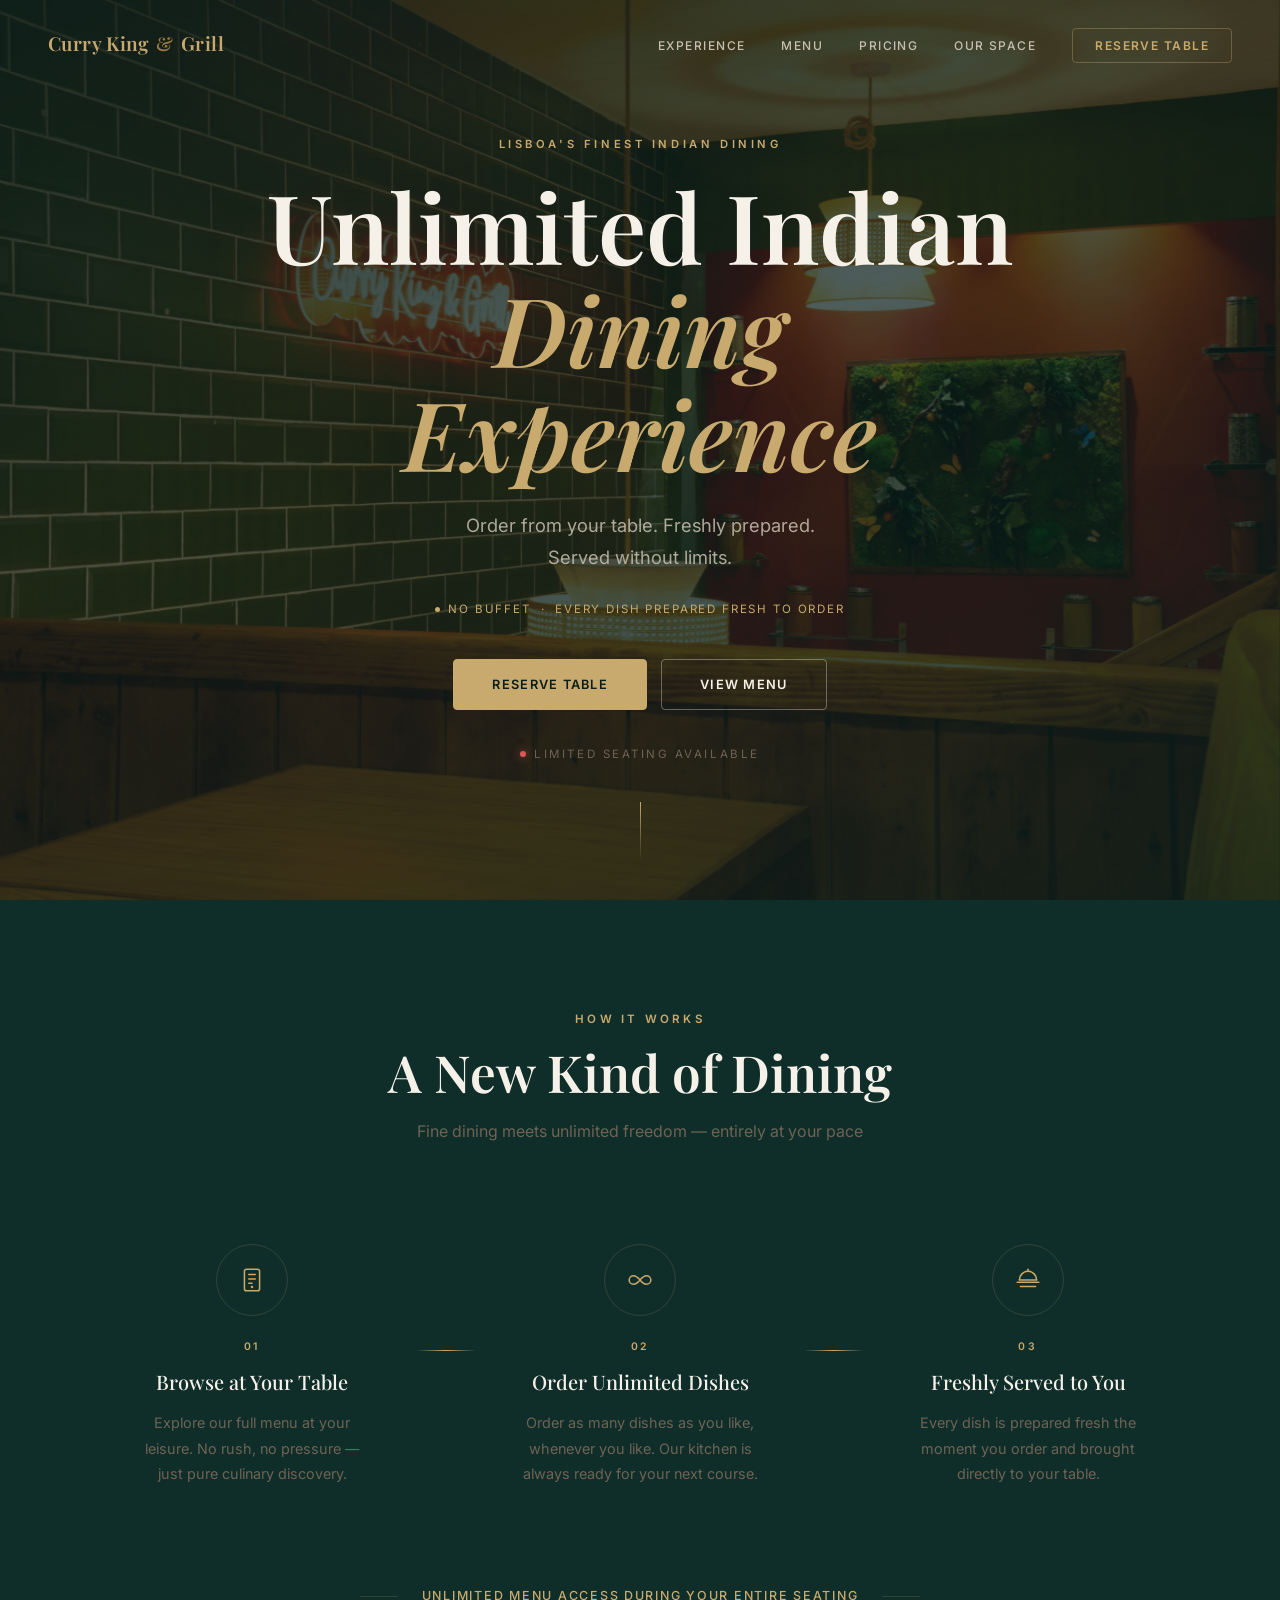
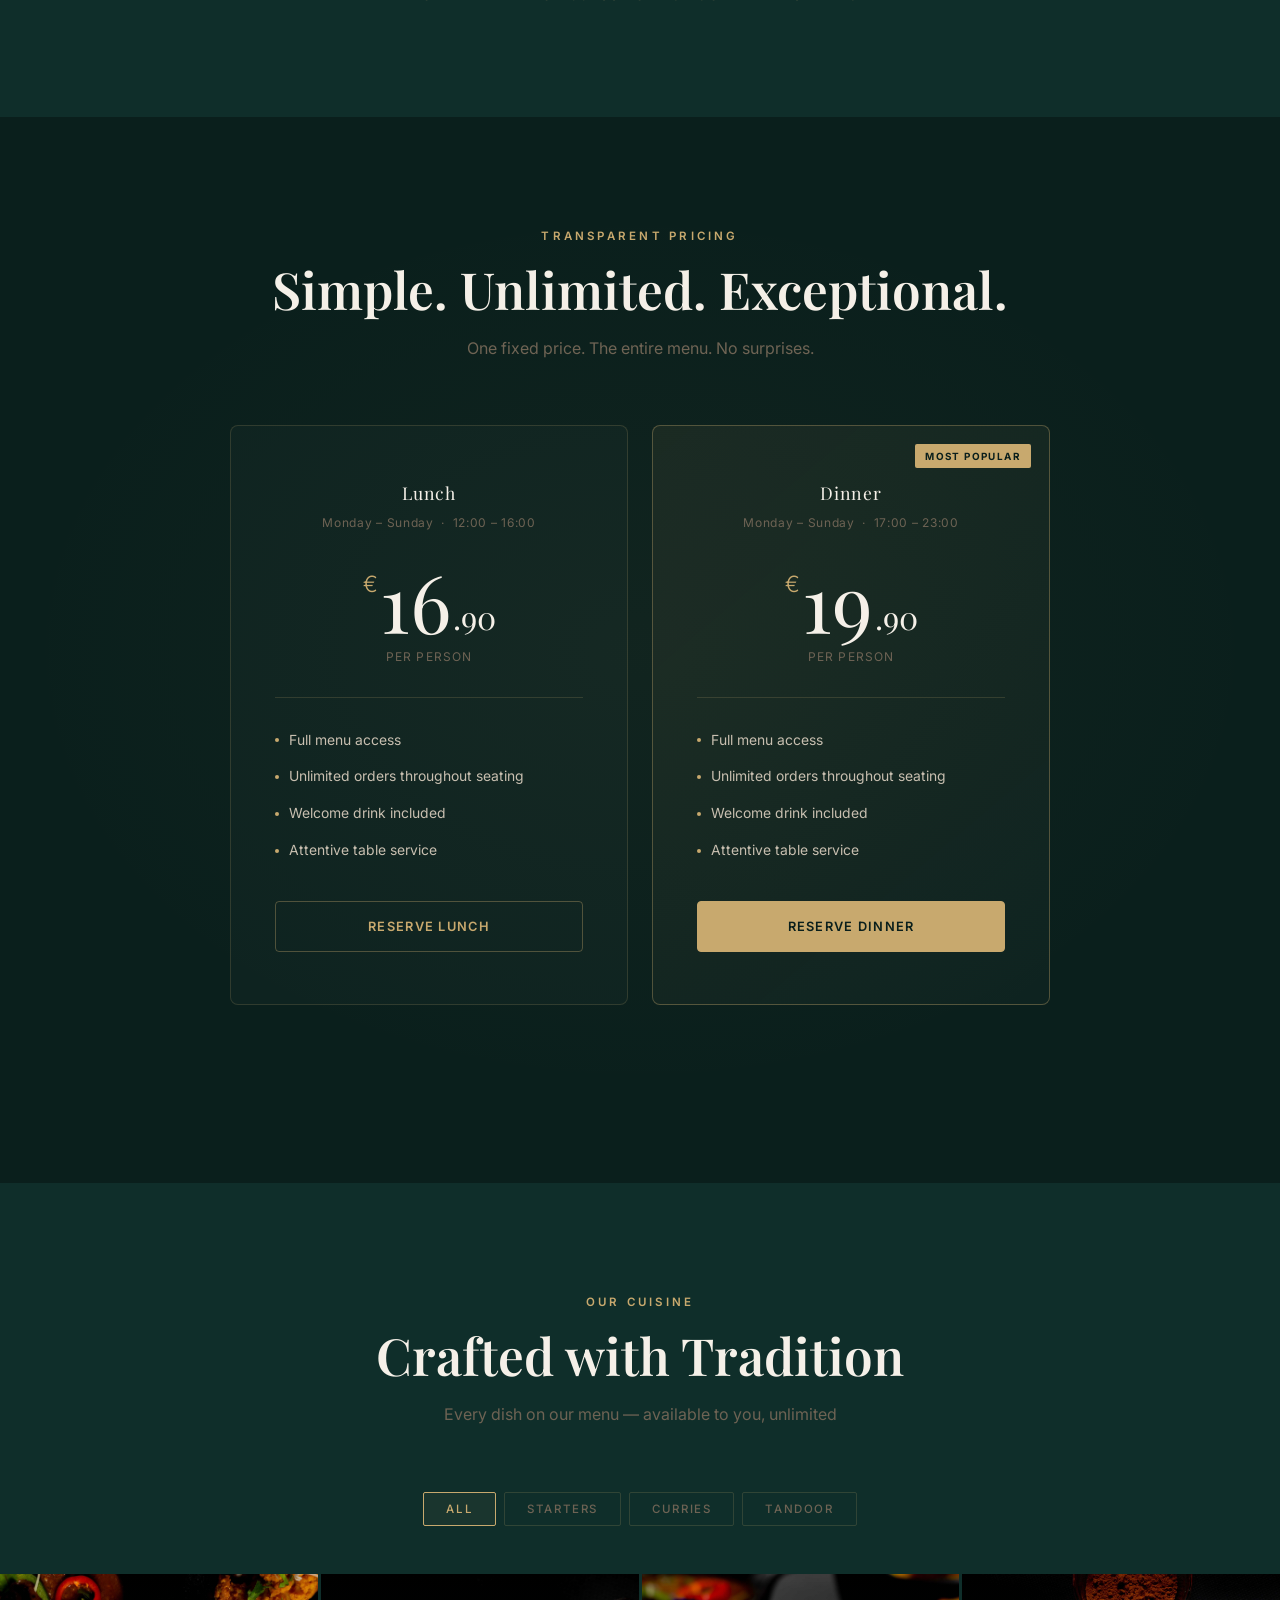
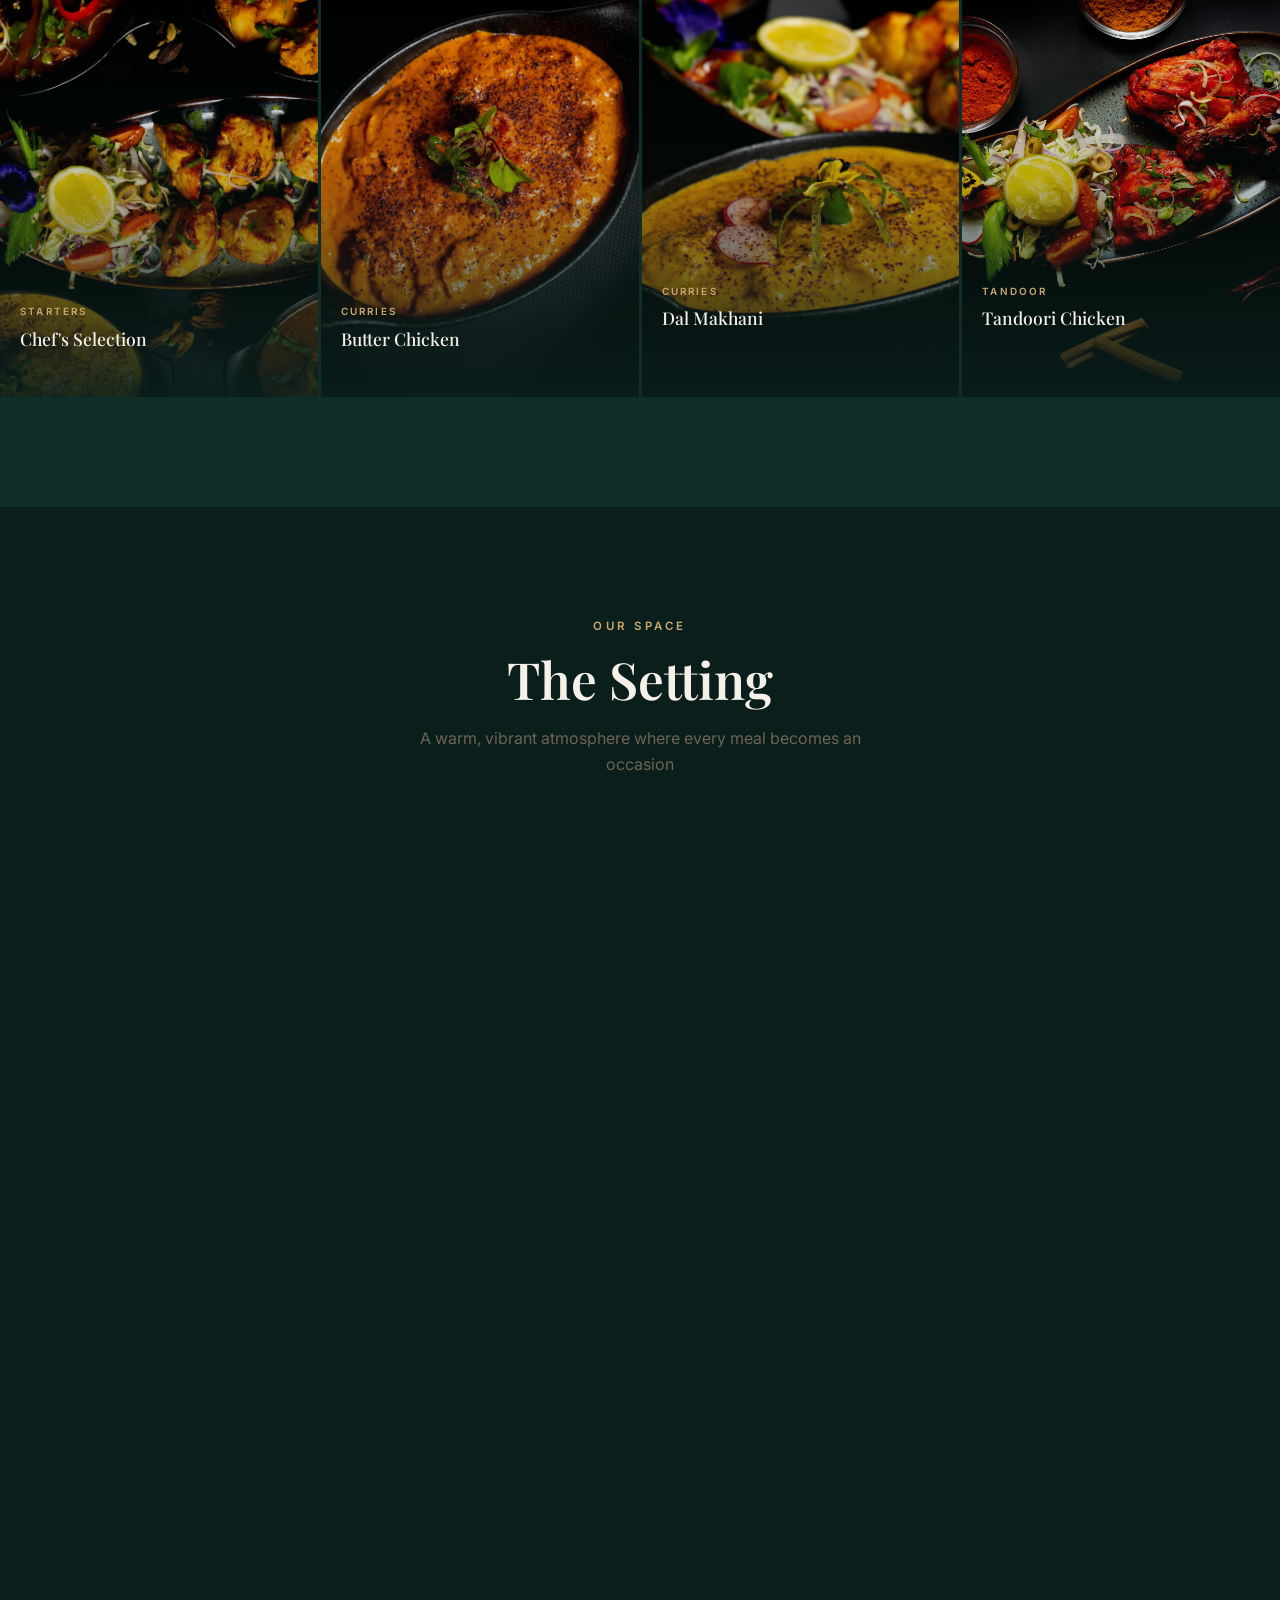
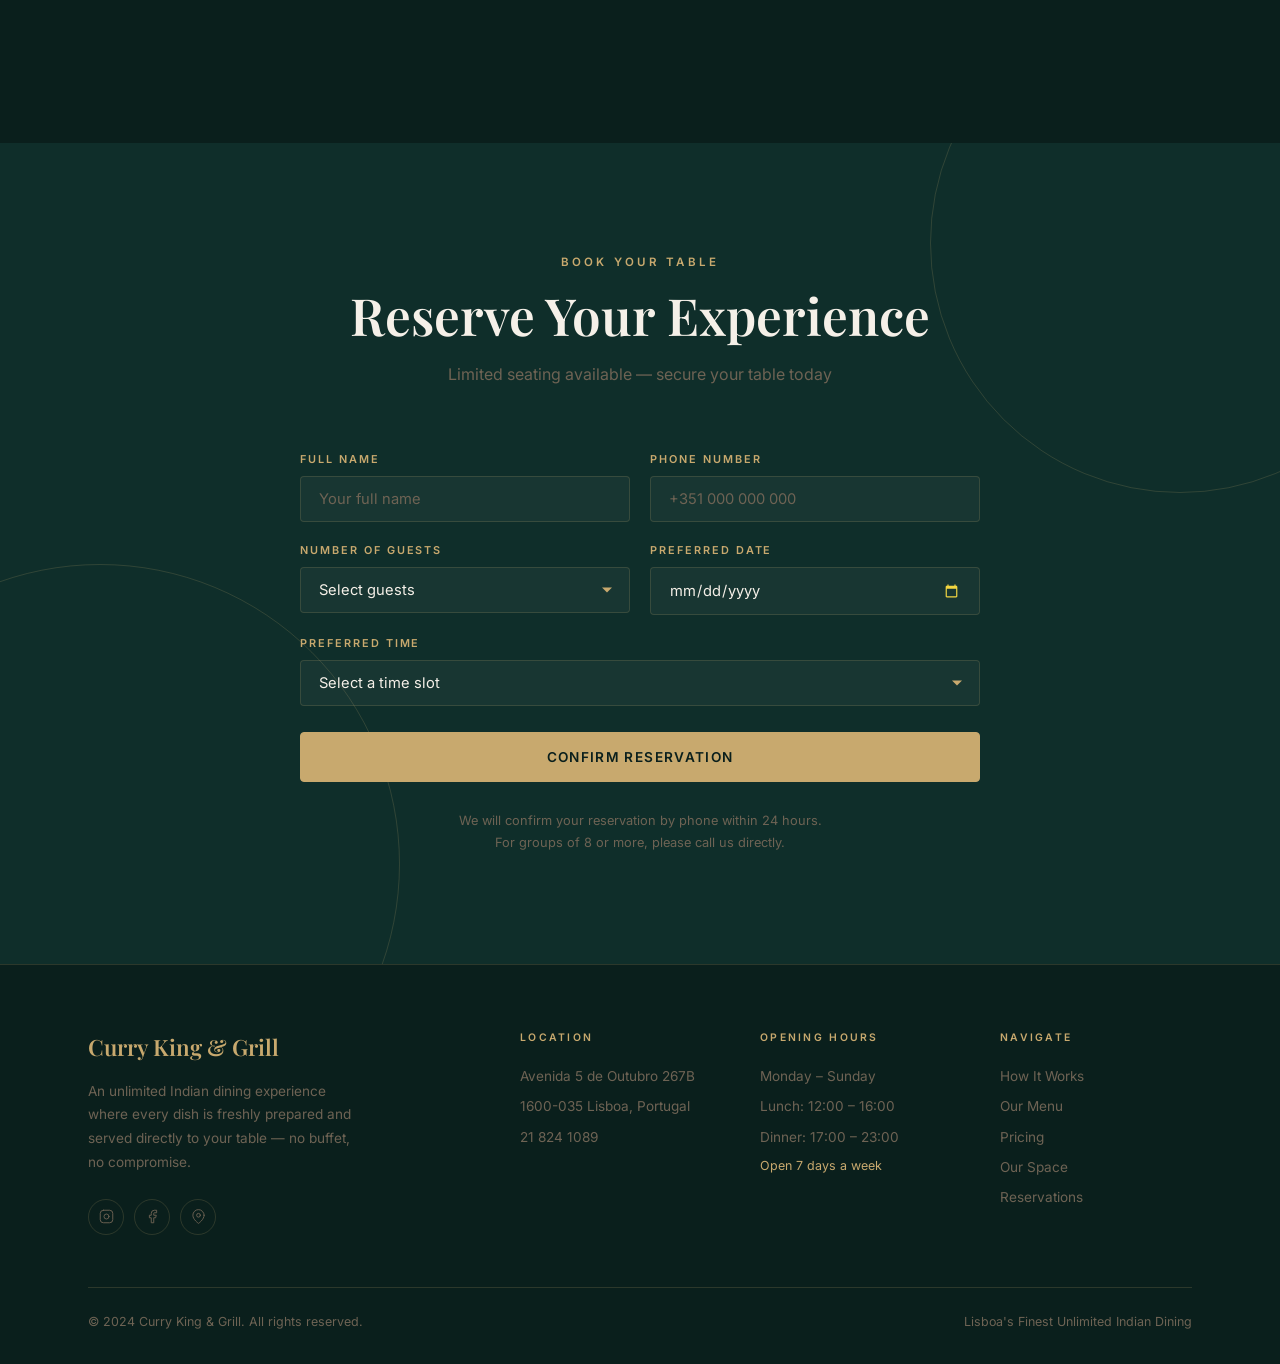
==== commit 9f9a143e: "Remove full menu section; update contact details for Lisboa - Removed full menu section, lightbox mo" ====
--- a/index.html
+++ b/index.html
@@ -4,7 +4,7 @@
     <meta charset="UTF-8">
     <meta name="viewport" content="width=device-width, initial-scale=1.0">
     <title>Curry King & Grill — Unlimited Indian Dining</title>
-    <meta name="description" content="Curry King & Grill — Premium unlimited Indian dining in Malaga. Order from your table. Freshly prepared. Served without limits.">
+    <meta name="description" content="Curry King & Grill — Premium unlimited Indian dining in Lisboa. Order from your table. Freshly prepared. Served without limits.">
 
     <!-- Google Fonts -->
     <link rel="preconnect" href="https://fonts.googleapis.com">
@@ -34,8 +34,7 @@
             <!-- Nav links -->
             <ul class="nav__links" id="navLinks">
                 <li><a href="#experience" class="nav__link">Experience</a></li>
-                <li><a href="#menu" class="nav__link">Cuisine</a></li>
-                <li><a href="#full-menu" class="nav__link">Full Menu</a></li>
+                <li><a href="#menu" class="nav__link">Menu</a></li>
                 <li><a href="#pricing" class="nav__link">Pricing</a></li>
                 <li><a href="#ambience" class="nav__link">Our Space</a></li>
                 <li><a href="#reservation" class="nav__cta">Reserve Table</a></li>
@@ -61,7 +60,7 @@
 
         <!-- Hero content -->
         <div class="hero__content">
-            <p class="hero__eyebrow">Malaga's Finest Indian Dining</p>
+            <p class="hero__eyebrow">Lisboa's Finest Indian Dining</p>
 
             <h1 class="hero__title">
                 Unlimited Indian<br>
@@ -308,189 +307,6 @@
 
 
     <!-- ================================================
-         FULL MENU SECTION
-         ─────────────────────────────────────────────
-         HOW TO ADD YOUR MENU:
-
-         OPTION A — Image pages (JPG / PNG):
-           1. Create a folder called "menu" next to index.html
-           2. Export each page of your menu as a JPG or PNG
-           3. Name them: page-1.jpg, page-2.jpg, page-3.jpg …
-           4. Uncomment (or copy) the <div class="fmenu__page"> blocks below
-              and update the src="" to match your filenames.
-
-         OPTION B — PDF:
-           1. Place your PDF inside the "menu" folder: menu/menu.pdf
-           2. The "PDF View" tab will automatically embed it.
-           3. Update the <iframe src=""> and <a href=""> below.
-
-         You can use BOTH options at the same time.
-    ================================================ -->
-    <section class="full-menu" id="full-menu">
-        <div class="container">
-
-            <header class="section-header">
-                <p class="section-label">Browse Our Menu</p>
-                <h2 class="section-title">The Full Menu</h2>
-                <p class="section-subtitle">Every dish available to you — unlimited, freshly prepared to order</p>
-            </header>
-
-            <!-- Tab switcher + download button -->
-            <div class="fmenu__bar">
-                <div class="fmenu__tabs" role="tablist">
-                    <button class="fmenu__tab active" data-tab="images" role="tab" aria-selected="true" aria-controls="tab-images">
-                        <!-- Image icon -->
-                        <svg viewBox="0 0 24 24" fill="none" stroke="currentColor" stroke-width="1.5" stroke-linecap="round" stroke-linejoin="round" aria-hidden="true">
-                            <rect x="3" y="3" width="18" height="18" rx="2"/>
-                            <circle cx="8.5" cy="8.5" r="1.5"/>
-                            <polyline points="21 15 16 10 5 21"/>
-                        </svg>
-                        Menu Pages
-                    </button>
-                    <button class="fmenu__tab" data-tab="pdf" role="tab" aria-selected="false" aria-controls="tab-pdf">
-                        <!-- PDF / document icon -->
-                        <svg viewBox="0 0 24 24" fill="none" stroke="currentColor" stroke-width="1.5" stroke-linecap="round" stroke-linejoin="round" aria-hidden="true">
-                            <path d="M14 2H6a2 2 0 0 0-2 2v16a2 2 0 0 0 2 2h12a2 2 0 0 0 2-2V8z"/>
-                            <polyline points="14 2 14 8 20 8"/>
-                            <line x1="16" y1="13" x2="8" y2="13"/>
-                            <line x1="16" y1="17" x2="8" y2="17"/>
-                            <polyline points="10 9 9 9 8 9"/>
-                        </svg>
-                        PDF View
-                    </button>
-                </div>
-
-                <!-- Download button — update href to your PDF path -->
-                <a href="menu/menu.pdf" download class="btn btn--outline fmenu__download" target="_blank">
-                    <svg viewBox="0 0 24 24" fill="none" stroke="currentColor" stroke-width="1.5" stroke-linecap="round" stroke-linejoin="round" aria-hidden="true">
-                        <path d="M21 15v4a2 2 0 0 1-2 2H5a2 2 0 0 1-2-2v-4"/>
-                        <polyline points="7 10 12 15 17 10"/>
-                        <line x1="12" y1="15" x2="12" y2="3"/>
-                    </svg>
-                    Download PDF
-                </a>
-            </div>
-
-
-            <!-- ── PANEL A: IMAGE PAGES ── -->
-            <div class="fmenu__panel" id="tab-images" role="tabpanel">
-
-                <!--
-                ════════════════════════════════════
-                  ADD YOUR MENU IMAGES BELOW
-                  Copy & paste as many blocks as you need.
-                  Each block = one page of your menu.
-                ════════════════════════════════════
-
-                <div class="fmenu__page reveal" data-index="0">
-                    <img src="menu/page-1.jpg" alt="Menu — Page 1" loading="lazy">
-                    <div class="fmenu__page-footer">
-                        <span class="fmenu__page-label">Page 1</span>
-                        <button class="fmenu__zoom-btn" aria-label="View full size">
-                            <svg viewBox="0 0 24 24" fill="none" stroke="currentColor" stroke-width="1.5" stroke-linecap="round" stroke-linejoin="round">
-                                <polyline points="15 3 21 3 21 9"/><polyline points="9 21 3 21 3 15"/>
-                                <line x1="21" y1="3" x2="14" y2="10"/><line x1="3" y1="21" x2="10" y2="14"/>
-                            </svg>
-                        </button>
-                    </div>
-                </div>
-
-                <div class="fmenu__page reveal" data-index="1" style="--reveal-delay:0.1s">
-                    <img src="menu/page-2.jpg" alt="Menu — Page 2" loading="lazy">
-                    <div class="fmenu__page-footer">
-                        <span class="fmenu__page-label">Page 2</span>
-                        <button class="fmenu__zoom-btn" aria-label="View full size">
-                            <svg viewBox="0 0 24 24" fill="none" stroke="currentColor" stroke-width="1.5" stroke-linecap="round" stroke-linejoin="round">
-                                <polyline points="15 3 21 3 21 9"/><polyline points="9 21 3 21 3 15"/>
-                                <line x1="21" y1="3" x2="14" y2="10"/><line x1="3" y1="21" x2="10" y2="14"/>
-                            </svg>
-                        </button>
-                    </div>
-                </div>
-
-                <div class="fmenu__page reveal" data-index="2" style="--reveal-delay:0.2s">
-                    <img src="menu/page-3.jpg" alt="Menu — Page 3" loading="lazy">
-                    <div class="fmenu__page-footer">
-                        <span class="fmenu__page-label">Page 3</span>
-                        <button class="fmenu__zoom-btn" aria-label="View full size">
-                            <svg viewBox="0 0 24 24" fill="none" stroke="currentColor" stroke-width="1.5" stroke-linecap="round" stroke-linejoin="round">
-                                <polyline points="15 3 21 3 21 9"/><polyline points="9 21 3 21 3 15"/>
-                                <line x1="21" y1="3" x2="14" y2="10"/><line x1="3" y1="21" x2="10" y2="14"/>
-                            </svg>
-                        </button>
-                    </div>
-                </div>
-                -->
-
-                <!-- Grid (populated by the pages above) -->
-                <div class="fmenu__grid" id="fmenuGrid">
-                    <!-- Menu pages go here — uncomment blocks above and move them inside this div -->
-                </div>
-
-                <!-- Empty / placeholder state (hidden once images are added) -->
-                <div class="fmenu__placeholder" id="fmenuPlaceholder">
-                    <div class="fmenu__placeholder-icon">
-                        <svg viewBox="0 0 64 64" fill="none" stroke="currentColor" stroke-width="1.2" stroke-linecap="round" stroke-linejoin="round" aria-hidden="true">
-                            <rect x="8" y="8" width="48" height="48" rx="4"/>
-                            <path d="M8 42l14-14 10 10 8-8 16 16"/>
-                            <circle cx="22" cy="22" r="4"/>
-                        </svg>
-                    </div>
-                    <h3>Menu coming soon</h3>
-                    <p>
-                        To display your menu, place your images (JPG / PNG) or a PDF<br>
-                        inside a <code>menu/</code> folder and follow the instructions in the HTML comments above.
-                    </p>
-                    <a href="menu/menu.pdf" target="_blank" class="btn btn--outline" style="margin-top: 24px;">
-                        View PDF Version
-                    </a>
-                </div>
-
-            </div><!-- /tab-images -->
-
-
-            <!-- ── PANEL B: PDF EMBED ── -->
-            <div class="fmenu__panel fmenu__panel--hidden" id="tab-pdf" role="tabpanel">
-                <!--
-                    Update the src below to point to your PDF file.
-                    Recommended path:  menu/menu.pdf
-                -->
-                <div class="fmenu__pdf-wrap">
-                    <iframe
-                        src="menu/menu.pdf"
-                        title="Curry King & Grill — Full Menu"
-                        class="fmenu__iframe"
-                        loading="lazy"
-                    >
-                        <!-- Fallback for browsers that can't embed PDFs -->
-                        <div class="fmenu__pdf-fallback">
-                            <svg viewBox="0 0 24 24" fill="none" stroke="currentColor" stroke-width="1.5" stroke-linecap="round" stroke-linejoin="round">
-                                <path d="M14 2H6a2 2 0 0 0-2 2v16a2 2 0 0 0 2 2h12a2 2 0 0 0 2-2V8z"/>
-                                <polyline points="14 2 14 8 20 8"/>
-                            </svg>
-                            <p>Your browser can't display PDFs inline.</p>
-                            <a href="menu/menu.pdf" target="_blank" class="btn btn--primary" style="margin-top:16px;">
-                                Open PDF
-                            </a>
-                        </div>
-                    </iframe>
-                </div>
-
-                <div class="fmenu__pdf-actions">
-                    <a href="menu/menu.pdf" target="_blank" class="btn btn--ghost">
-                        Open in new tab
-                    </a>
-                    <a href="menu/menu.pdf" download class="btn btn--primary">
-                        Download PDF
-                    </a>
-                </div>
-            </div><!-- /tab-pdf -->
-
-        </div>
-    </section>
-
-
-    <!-- ================================================
          AMBIENCE / OUR SPACE
     ================================================ -->
     <section class="ambience" id="ambience">
@@ -562,7 +378,7 @@
                     <!-- Phone -->
                     <div class="form-group">
                         <label for="phone">Phone Number</label>
-                        <input type="tel" id="phone" name="phone" placeholder="+34 000 000 000" autocomplete="tel">
+                        <input type="tel" id="phone" name="phone" placeholder="+351 000 000 000" autocomplete="tel">
                         <span class="form-error" id="phoneError">Please enter a valid phone number.</span>
                     </div>
 
@@ -657,19 +473,19 @@
                         An unlimited Indian dining experience where every dish is freshly prepared and served directly to your table — no buffet, no compromise.
                     </p>
                     <div class="footer__social">
-                        <a href="#" aria-label="Instagram">
+                        <a href="https://www.instagram.com/currykingngrill/" target="_blank" rel="noopener noreferrer" aria-label="Instagram">
                             <svg viewBox="0 0 24 24" fill="none" stroke="currentColor" stroke-width="1.5" stroke-linecap="round" stroke-linejoin="round">
                                 <rect x="2" y="2" width="20" height="20" rx="5"/>
                                 <circle cx="12" cy="12" r="4"/>
                                 <circle cx="17.5" cy="6.5" r="0.5" fill="currentColor" stroke="none"/>
                             </svg>
                         </a>
-                        <a href="#" aria-label="Facebook">
+                        <a href="https://www.facebook.com/currykingngrill" target="_blank" rel="noopener noreferrer" aria-label="Facebook">
                             <svg viewBox="0 0 24 24" fill="none" stroke="currentColor" stroke-width="1.5" stroke-linecap="round" stroke-linejoin="round">
                                 <path d="M18 2h-3a5 5 0 0 0-5 5v3H7v4h3v8h4v-8h3l1-4h-4V7a1 1 0 0 1 1-1h3z"/>
                             </svg>
                         </a>
-                        <a href="#" aria-label="Google Maps">
+                        <a href="https://maps.google.com/?q=Avenida+5+de+Outubro+267B,+1600-035+Lisboa" target="_blank" rel="noopener noreferrer" aria-label="Google Maps">
                             <svg viewBox="0 0 24 24" fill="none" stroke="currentColor" stroke-width="1.5" stroke-linecap="round" stroke-linejoin="round">
                                 <path d="M21 10c0 7-9 13-9 13S3 17 3 10a9 9 0 0 1 18 0z"/>
                                 <circle cx="12" cy="10" r="3"/>
@@ -682,10 +498,9 @@
                 <div class="footer__col">
                     <h4>Location</h4>
                     <ul>
-                        <li>Calle [Street], Malaga</li>
-                        <li>Spain</li>
-                        <li><a href="tel:+34000000000">+34 000 000 000</a></li>
-                        <li><a href="mailto:info@currykingandgrill.com">info@currykingandgrill.com</a></li>
+                        <li>Avenida 5 de Outubro 267B</li>
+                        <li>1600-035 Lisboa, Portugal</li>
+                        <li><a href="tel:+351218241089">21 824 1089</a></li>
                     </ul>
                 </div>
 
@@ -717,7 +532,7 @@
             <!-- Footer bottom bar -->
             <div class="footer__bottom">
                 <p>&copy; 2024 Curry King &amp; Grill. All rights reserved.</p>
-                <p>Malaga's Finest Unlimited Indian Dining</p>
+                <p>Lisboa's Finest Unlimited Indian Dining</p>
             </div>
 
         </div>
@@ -744,49 +559,6 @@
     </div>
 
 
-    <!-- ================================================
-         LIGHTBOX MODAL
-         Opens when a menu page thumbnail is clicked.
-         Controlled entirely by script.js.
-    ================================================ -->
-    <div class="lightbox" id="lightbox" role="dialog" aria-modal="true" aria-label="Menu page viewer" hidden>
-        <!-- Close -->
-        <button class="lightbox__close" id="lightboxClose" aria-label="Close viewer">
-            <svg viewBox="0 0 24 24" fill="none" stroke="currentColor" stroke-width="1.8" stroke-linecap="round">
-                <line x1="18" y1="6" x2="6" y2="18"/>
-                <line x1="6" y1="6" x2="18" y2="18"/>
-            </svg>
-        </button>
-
-        <!-- Prev -->
-        <button class="lightbox__nav lightbox__prev" id="lightboxPrev" aria-label="Previous page">
-            <svg viewBox="0 0 24 24" fill="none" stroke="currentColor" stroke-width="1.8" stroke-linecap="round" stroke-linejoin="round">
-                <polyline points="15 18 9 12 15 6"/>
-            </svg>
-        </button>
-
-        <!-- Image stage -->
-        <div class="lightbox__stage">
-            <div class="lightbox__spinner" id="lightboxSpinner" aria-hidden="true"></div>
-            <img class="lightbox__img" id="lightboxImg" src="" alt="" draggable="false">
-        </div>
-
-        <!-- Next -->
-        <button class="lightbox__nav lightbox__next" id="lightboxNext" aria-label="Next page">
-            <svg viewBox="0 0 24 24" fill="none" stroke="currentColor" stroke-width="1.8" stroke-linecap="round" stroke-linejoin="round">
-                <polyline points="9 18 15 12 9 6"/>
-            </svg>
-        </button>
-
-        <!-- Counter + page label -->
-        <div class="lightbox__footer">
-            <span class="lightbox__counter" id="lightboxCounter">Page 1 of 1</span>
-        </div>
-    </div>
-    <!-- Lightbox backdrop -->
-    <div class="lightbox__backdrop" id="lightboxBackdrop"></div>
-
-
     <script src="script.js"></script>
 </body>
 </html>
--- a/styles.css
+++ b/styles.css
@@ -1434,438 +1434,3 @@
     .pricing__card { padding: 40px 28px; }
 }
 
-/* ================================================================
-   19. FULL MENU SECTION
-================================================================ */
-.full-menu {
-    padding-block: var(--section-gap);
-    background-color: var(--clr-dark);
-    position: relative;
-}
-
-/* ── Tab bar ── */
-.fmenu__bar {
-    display: flex;
-    align-items: center;
-    justify-content: space-between;
-    gap: 16px;
-    flex-wrap: wrap;
-    margin-bottom: 40px;
-    padding-bottom: 24px;
-    border-bottom: 1px solid var(--clr-border);
-}
-
-.fmenu__tabs {
-    display: flex;
-    gap: 4px;
-}
-
-.fmenu__tab {
-    display: inline-flex;
-    align-items: center;
-    gap: 8px;
-    padding: 10px 22px;
-    font-family: var(--font-sans);
-    font-size: 0.78rem;
-    font-weight: 500;
-    letter-spacing: 0.1em;
-    text-transform: uppercase;
-    color: var(--clr-muted);
-    background: rgba(255,255,255,0.03);
-    border: 1px solid var(--clr-border);
-    border-radius: var(--radius);
-    cursor: pointer;
-    transition: color var(--t-fast), border-color var(--t-fast), background var(--t-fast);
-}
-.fmenu__tab svg {
-    width: 15px;
-    height: 15px;
-    flex-shrink: 0;
-}
-.fmenu__tab:hover {
-    color: var(--clr-gold);
-    border-color: var(--clr-border-2);
-}
-.fmenu__tab.active {
-    color: var(--clr-gold);
-    border-color: var(--clr-gold);
-    background: rgba(200, 169, 110, 0.07);
-}
-
-.fmenu__download {
-    margin-left: auto;
-    padding: 10px 22px;
-    font-size: 0.75rem;
-    display: inline-flex;
-    align-items: center;
-    gap: 8px;
-}
-.fmenu__download svg {
-    width: 14px;
-    height: 14px;
-}
-
-/* ── Panel toggle ── */
-.fmenu__panel {
-    /* visible by default */
-}
-.fmenu__panel--hidden {
-    display: none;
-}
-
-/* ── Image grid ── */
-.fmenu__grid {
-    display: grid;
-    grid-template-columns: repeat(auto-fill, minmax(260px, 1fr));
-    gap: 16px;
-}
-
-/* Each menu page card */
-.fmenu__page {
-    position: relative;
-    border: 1px solid var(--clr-border);
-    border-radius: 6px;
-    overflow: hidden;
-    cursor: pointer;
-    background: var(--clr-dark-3);
-    transition: border-color var(--t-mid), box-shadow var(--t-mid), transform var(--t-mid);
-}
-.fmenu__page:hover {
-    border-color: var(--clr-border-2);
-    box-shadow: 0 12px 40px rgba(0,0,0,0.45);
-    transform: translateY(-3px);
-}
-.fmenu__page img {
-    width: 100%;
-    display: block;
-    /* Maintain aspect; A4 is roughly 1:1.414 */
-    aspect-ratio: 1 / 1.414;
-    object-fit: contain;
-    object-position: top center;
-    background: var(--clr-dark-3);
-    transition: transform 0.5s var(--ease);
-}
-.fmenu__page:hover img {
-    transform: scale(1.02);
-}
-
-/* Footer bar inside each card */
-.fmenu__page-footer {
-    display: flex;
-    align-items: center;
-    justify-content: space-between;
-    padding: 10px 14px;
-    border-top: 1px solid var(--clr-border);
-    background: rgba(10,31,28,0.6);
-}
-.fmenu__page-label {
-    font-size: 0.72rem;
-    font-weight: 500;
-    letter-spacing: 0.14em;
-    text-transform: uppercase;
-    color: var(--clr-muted);
-}
-.fmenu__zoom-btn {
-    background: none;
-    border: none;
-    color: var(--clr-muted);
-    cursor: pointer;
-    padding: 4px;
-    display: flex;
-    align-items: center;
-    transition: color var(--t-fast);
-}
-.fmenu__zoom-btn svg {
-    width: 14px;
-    height: 14px;
-}
-.fmenu__page:hover .fmenu__zoom-btn,
-.fmenu__zoom-btn:hover {
-    color: var(--clr-gold);
-}
-
-/* ── Placeholder / empty state ── */
-.fmenu__placeholder {
-    display: flex;
-    flex-direction: column;
-    align-items: center;
-    justify-content: center;
-    text-align: center;
-    padding: 80px 32px;
-    border: 1.5px dashed var(--clr-border);
-    border-radius: 8px;
-    background: rgba(255,255,255,0.015);
-}
-.fmenu__placeholder-icon {
-    width: 80px;
-    height: 80px;
-    margin-bottom: 24px;
-    color: var(--clr-muted);
-    opacity: 0.5;
-}
-.fmenu__placeholder-icon svg {
-    width: 100%;
-    height: 100%;
-}
-.fmenu__placeholder h3 {
-    font-family: var(--font-serif);
-    font-size: 1.4rem;
-    color: var(--clr-cream);
-    margin-bottom: 12px;
-}
-.fmenu__placeholder p {
-    font-size: 0.88rem;
-    color: var(--clr-muted);
-    line-height: 1.75;
-    max-width: 420px;
-}
-.fmenu__placeholder code {
-    font-family: 'Courier New', monospace;
-    font-size: 0.82rem;
-    color: var(--clr-gold);
-    background: rgba(200,169,110,0.08);
-    padding: 2px 6px;
-    border-radius: 3px;
-}
-/* Hide placeholder when grid has items */
-.fmenu__grid:not(:empty) + .fmenu__placeholder {
-    display: none;
-}
-
-/* ── PDF panel ── */
-.fmenu__pdf-wrap {
-    position: relative;
-    width: 100%;
-    /* A4 aspect ratio at full container width */
-    aspect-ratio: 1 / 1.414;
-    max-height: 85vh;
-    border: 1px solid var(--clr-border);
-    border-radius: 6px;
-    overflow: hidden;
-    background: var(--clr-dark-3);
-}
-.fmenu__iframe {
-    width: 100%;
-    height: 100%;
-    border: none;
-    display: block;
-}
-
-/* PDF fallback (shown when iframe content fails) */
-.fmenu__pdf-fallback {
-    display: flex;
-    flex-direction: column;
-    align-items: center;
-    justify-content: center;
-    height: 100%;
-    gap: 12px;
-    color: var(--clr-muted);
-    text-align: center;
-    padding: 40px;
-}
-.fmenu__pdf-fallback svg {
-    width: 48px;
-    height: 48px;
-    opacity: 0.5;
-}
-.fmenu__pdf-fallback p {
-    font-size: 0.9rem;
-}
-
-.fmenu__pdf-actions {
-    display: flex;
-    gap: 12px;
-    justify-content: center;
-    margin-top: 24px;
-    flex-wrap: wrap;
-}
-
-/* ── Responsive ── */
-@media (max-width: 768px) {
-    .fmenu__bar {
-        flex-direction: column;
-        align-items: flex-start;
-    }
-    .fmenu__download { margin-left: 0; }
-    .fmenu__grid { grid-template-columns: repeat(auto-fill, minmax(200px, 1fr)); gap: 12px; }
-    .fmenu__pdf-wrap { aspect-ratio: auto; height: 60vh; }
-}
-
-@media (max-width: 480px) {
-    .fmenu__grid { grid-template-columns: 1fr 1fr; gap: 10px; }
-    .fmenu__tabs { width: 100%; }
-    .fmenu__tab { flex: 1; justify-content: center; padding: 10px 12px; font-size: 0.72rem; }
-}
-
-/* ================================================================
-   20. LIGHTBOX MODAL
-================================================================ */
-
-/* Backdrop */
-.lightbox__backdrop {
-    position: fixed;
-    inset: 0;
-    z-index: 1100;
-    background: rgba(4, 14, 12, 0.97);
-    backdrop-filter: blur(6px);
-    -webkit-backdrop-filter: blur(6px);
-    opacity: 0;
-    pointer-events: none;
-    transition: opacity 0.35s var(--ease);
-}
-.lightbox__backdrop.active {
-    opacity: 1;
-    pointer-events: auto;
-}
-
-/* Lightbox container */
-.lightbox {
-    position: fixed;
-    inset: 0;
-    z-index: 1200;
-    display: flex;
-    flex-direction: column;
-    align-items: center;
-    justify-content: center;
-    padding: 24px;
-    /* hidden state */
-    opacity: 0;
-    pointer-events: none;
-    transition: opacity 0.35s var(--ease);
-}
-.lightbox.active {
-    opacity: 1;
-    pointer-events: auto;
-}
-
-/* Image stage (scrollable if image is very tall) */
-.lightbox__stage {
-    position: relative;
-    max-width: min(90vw, 900px);
-    max-height: calc(100vh - 140px);
-    display: flex;
-    align-items: center;
-    justify-content: center;
-}
-
-.lightbox__img {
-    max-width: 100%;
-    max-height: calc(100vh - 140px);
-    object-fit: contain;
-    border-radius: 4px;
-    box-shadow: 0 32px 80px rgba(0,0,0,0.7);
-    user-select: none;
-    /* Scale-in animation when image changes */
-    transition: opacity 0.25s var(--ease), transform 0.25s var(--ease);
-}
-.lightbox__img.loading {
-    opacity: 0;
-    transform: scale(0.97);
-}
-
-/* Loading spinner */
-.lightbox__spinner {
-    position: absolute;
-    inset: 0;
-    display: flex;
-    align-items: center;
-    justify-content: center;
-    pointer-events: none;
-}
-.lightbox__spinner::after {
-    content: '';
-    width: 36px;
-    height: 36px;
-    border: 2px solid var(--clr-border);
-    border-top-color: var(--clr-gold);
-    border-radius: 50%;
-    animation: spin 0.75s linear infinite;
-    display: none;
-}
-.lightbox__spinner.visible::after {
-    display: block;
-}
-@keyframes spin { to { transform: rotate(360deg); } }
-
-/* Close button */
-.lightbox__close {
-    position: fixed;
-    top: 20px;
-    right: 24px;
-    z-index: 1201;
-    width: 42px;
-    height: 42px;
-    border-radius: 50%;
-    border: 1.5px solid var(--clr-border-2);
-    background: rgba(10,31,28,0.7);
-    color: var(--clr-cream);
-    display: flex;
-    align-items: center;
-    justify-content: center;
-    cursor: pointer;
-    transition: border-color var(--t-fast), color var(--t-fast), background var(--t-fast), transform var(--t-fast);
-}
-.lightbox__close:hover {
-    border-color: var(--clr-gold);
-    color: var(--clr-gold);
-    background: rgba(200,169,110,0.1);
-    transform: rotate(90deg);
-}
-.lightbox__close svg { width: 18px; height: 18px; }
-
-/* Prev / Next navigation buttons */
-.lightbox__nav {
-    position: fixed;
-    top: 50%;
-    transform: translateY(-50%);
-    z-index: 1201;
-    width: 48px;
-    height: 48px;
-    border-radius: 50%;
-    border: 1.5px solid var(--clr-border-2);
-    background: rgba(10,31,28,0.6);
-    backdrop-filter: blur(8px);
-    color: var(--clr-cream);
-    display: flex;
-    align-items: center;
-    justify-content: center;
-    cursor: pointer;
-    transition: border-color var(--t-fast), color var(--t-fast), background var(--t-fast), transform var(--t-fast);
-}
-.lightbox__nav:hover {
-    border-color: var(--clr-gold);
-    color: var(--clr-gold);
-    background: rgba(200,169,110,0.08);
-}
-.lightbox__prev { left: 20px; }
-.lightbox__next { right: 20px; }
-.lightbox__nav:hover.lightbox__prev { transform: translateY(-50%) translateX(-2px); }
-.lightbox__nav:hover.lightbox__next { transform: translateY(-50%) translateX(2px); }
-.lightbox__nav svg { width: 20px; height: 20px; }
-.lightbox__nav:disabled {
-    opacity: 0.25;
-    cursor: default;
-    pointer-events: none;
-}
-
-/* Footer: page counter */
-.lightbox__footer {
-    margin-top: 18px;
-    text-align: center;
-}
-.lightbox__counter {
-    font-size: 0.72rem;
-    font-weight: 500;
-    letter-spacing: 0.18em;
-    text-transform: uppercase;
-    color: var(--clr-muted);
-}
-
-/* ── Responsive lightbox ── */
-@media (max-width: 600px) {
-    .lightbox__prev { left: 8px; }
-    .lightbox__next { right: 8px; }
-    .lightbox__nav { width: 38px; height: 38px; }
-    .lightbox__nav svg { width: 16px; height: 16px; }
-    .lightbox { padding: 12px 52px; }
-}
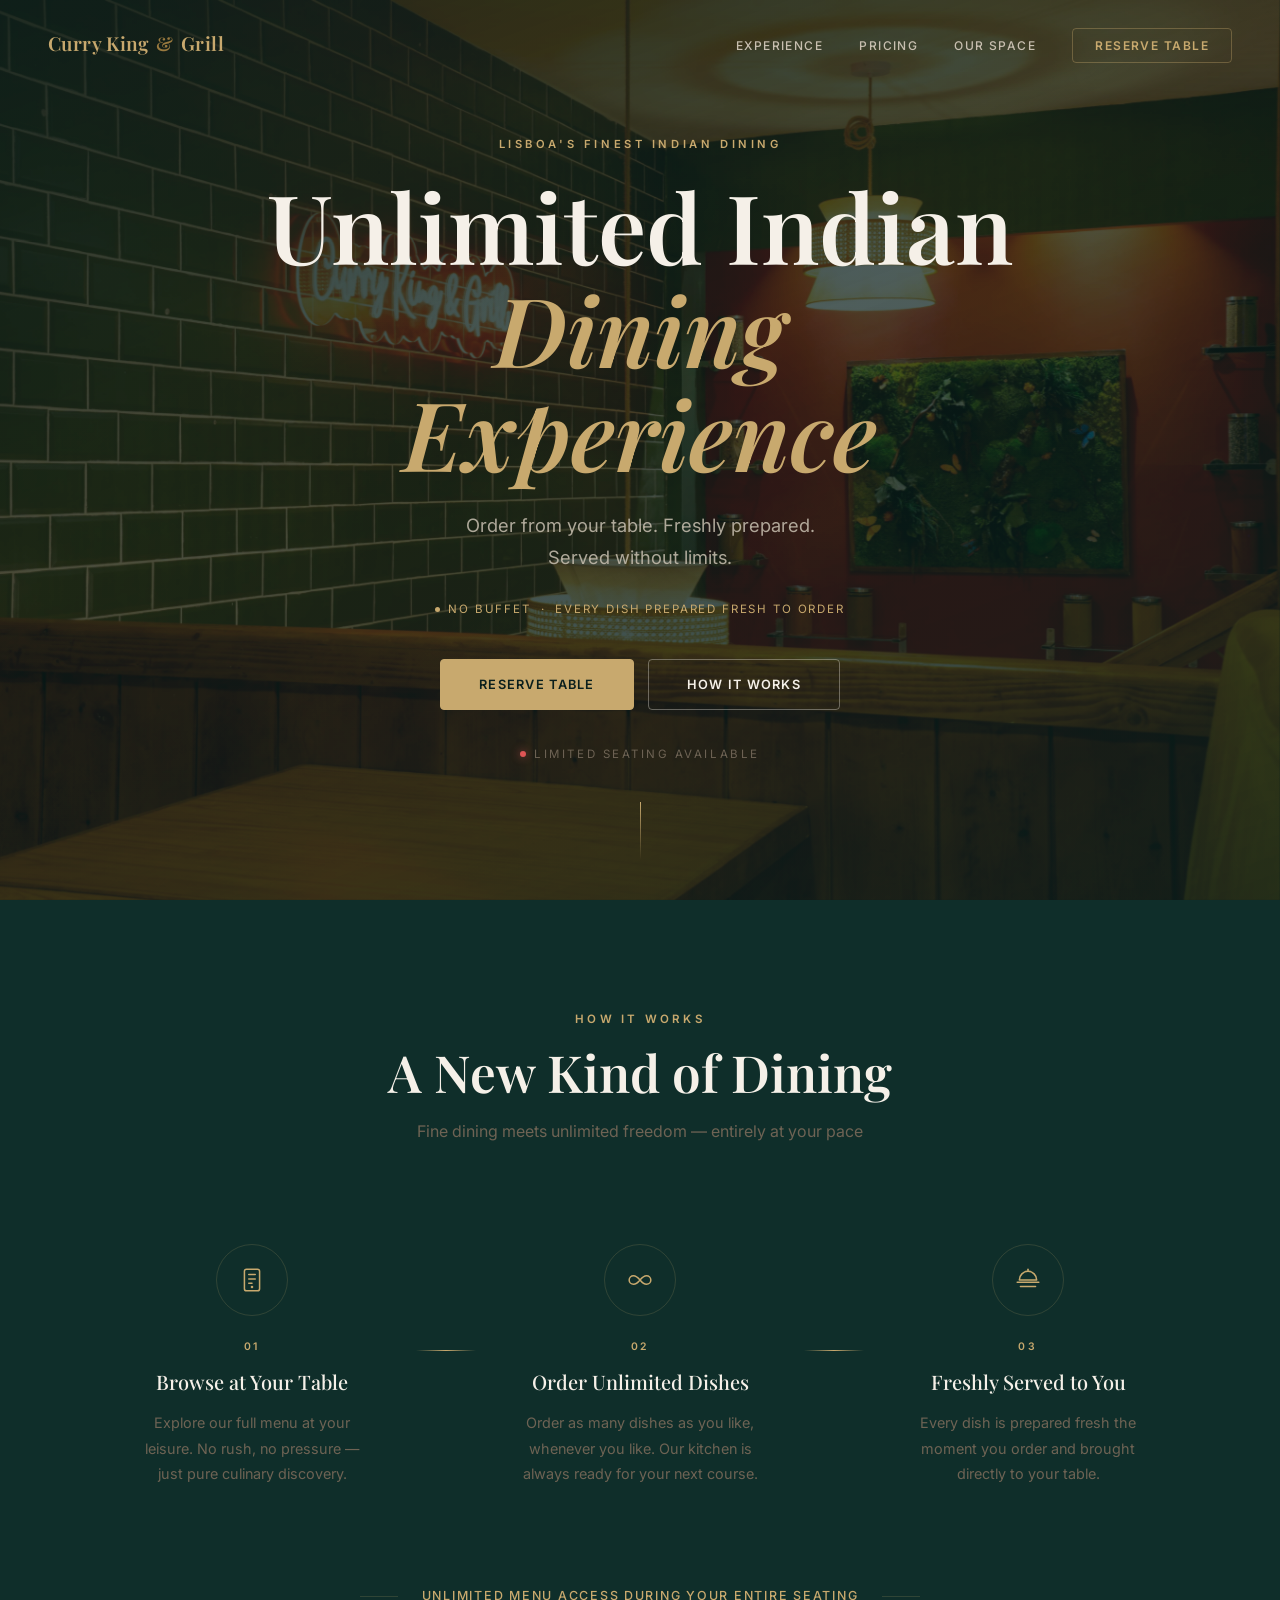
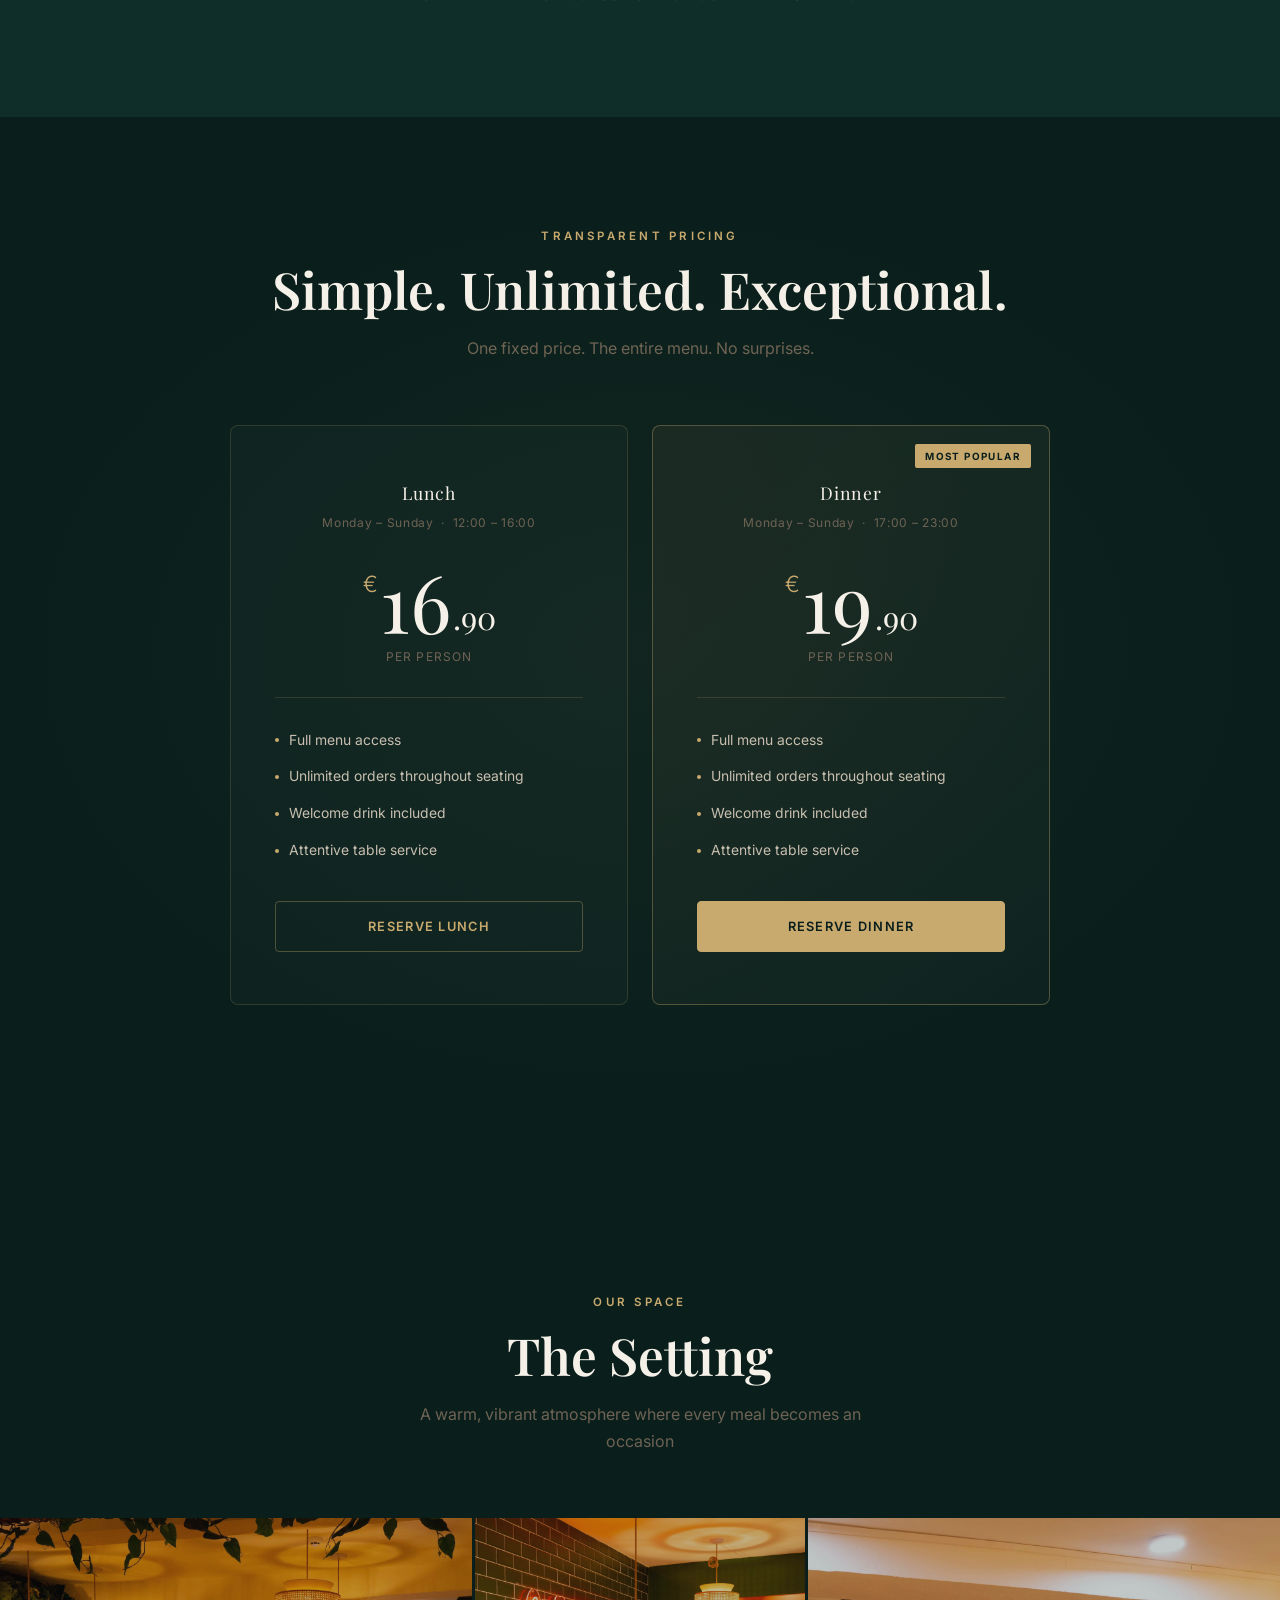
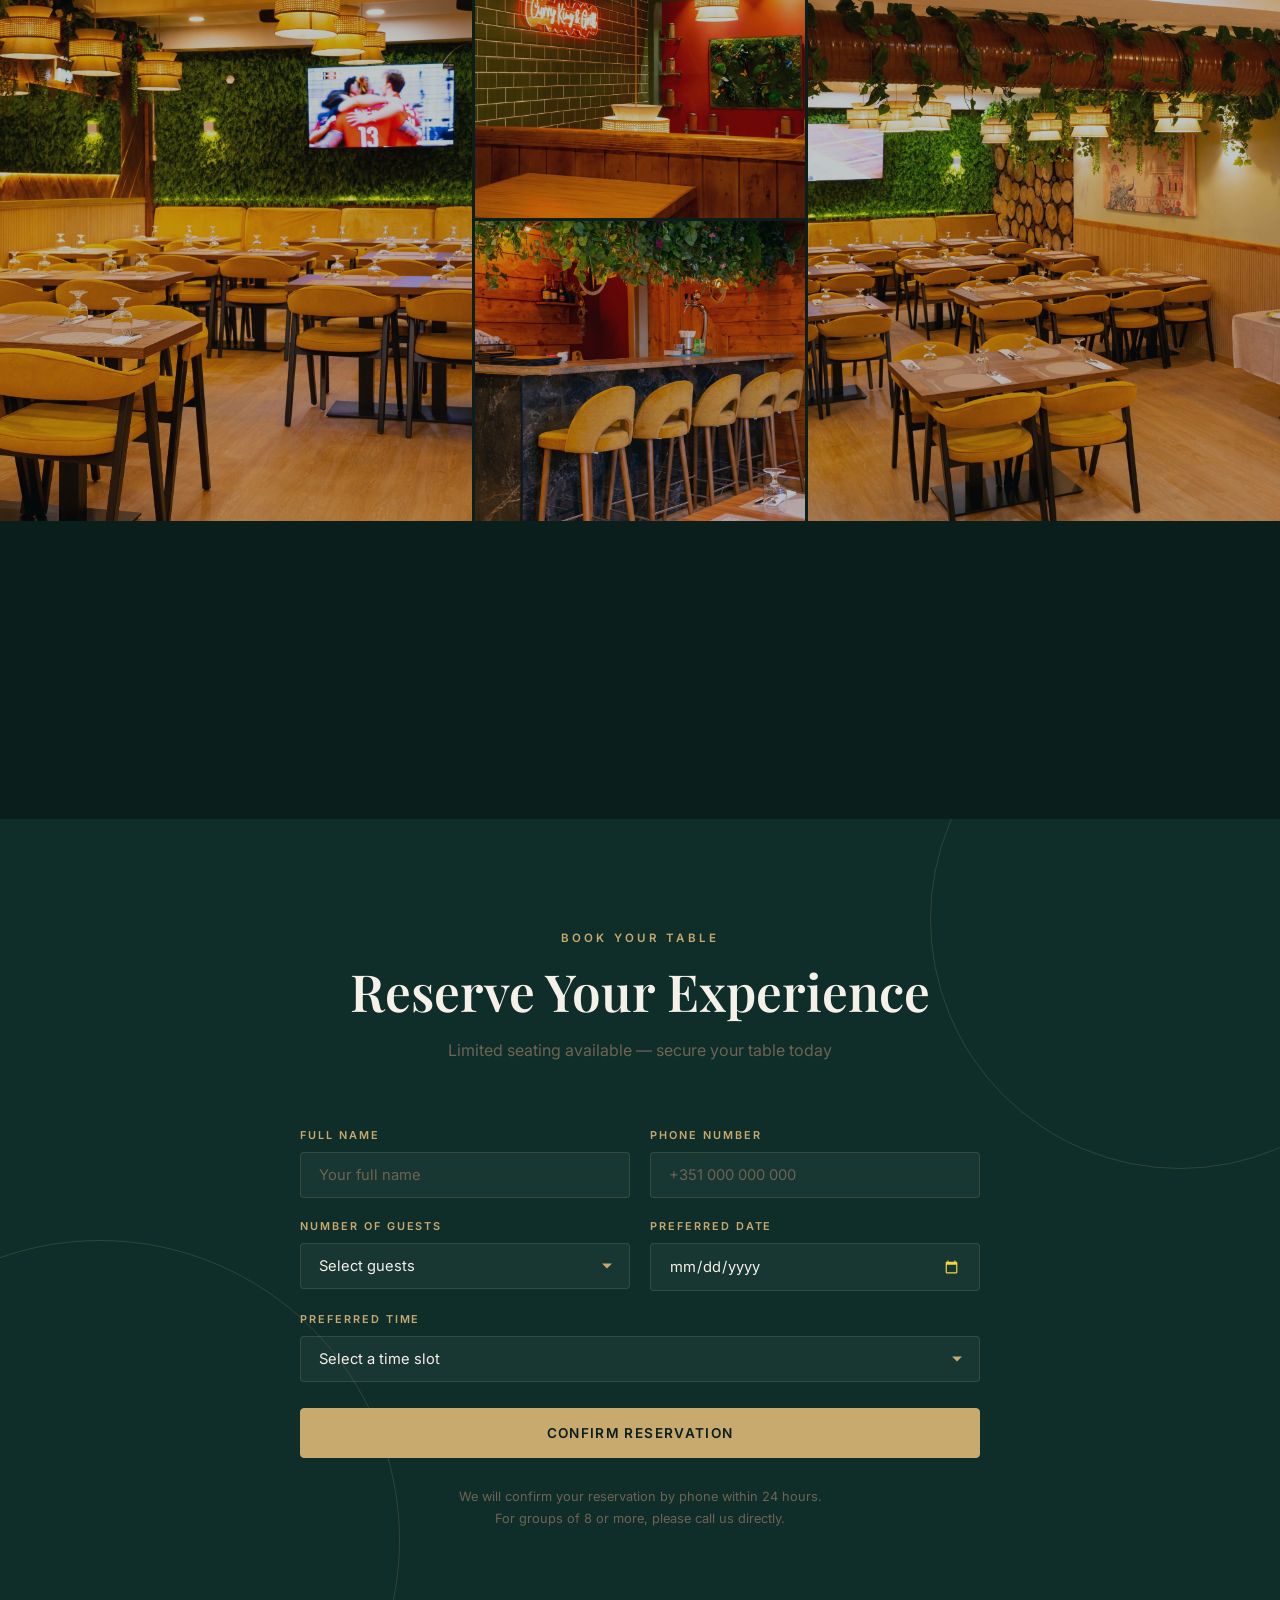
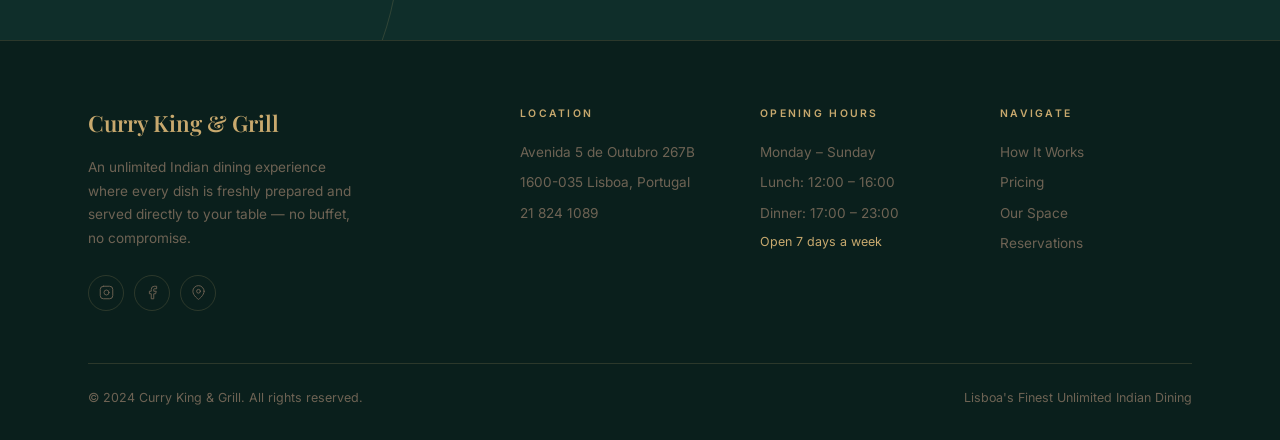
==== commit 93cff467: "Remove food showcase & full menu sections completely - Removed food showcase section (#menu) with ph" ====
--- a/index.html
+++ b/index.html
@@ -34,7 +34,6 @@
             <!-- Nav links -->
             <ul class="nav__links" id="navLinks">
                 <li><a href="#experience" class="nav__link">Experience</a></li>
-                <li><a href="#menu" class="nav__link">Menu</a></li>
                 <li><a href="#pricing" class="nav__link">Pricing</a></li>
                 <li><a href="#ambience" class="nav__link">Our Space</a></li>
                 <li><a href="#reservation" class="nav__cta">Reserve Table</a></li>
@@ -79,7 +78,7 @@
 
             <div class="hero__actions">
                 <a href="#reservation" class="btn btn--primary">Reserve Table</a>
-                <a href="#menu" class="btn btn--ghost">View Menu</a>
+                <a href="#experience" class="btn btn--ghost">How It Works</a>
             </div>
 
             <p class="hero__urgency">
@@ -234,73 +233,6 @@
             <p class="pricing__note reveal" style="--reveal-delay: 0.25s">
                 &#10022; &nbsp; Free welcome drink included with every seating &nbsp; &#10022;
             </p>
-
-        </div>
-    </section>
-
-
-    <!-- ================================================
-         FOOD SHOWCASE / MENU
-    ================================================ -->
-    <section class="menu" id="menu">
-        <div class="container">
-            <header class="section-header">
-                <p class="section-label">Our Cuisine</p>
-                <h2 class="section-title">Crafted with Tradition</h2>
-                <p class="section-subtitle">Every dish on our menu — available to you, unlimited</p>
-            </header>
-        </div>
-
-        <!-- Category filter -->
-        <div class="menu__filters">
-            <button class="menu__filter active" data-filter="all">All</button>
-            <button class="menu__filter" data-filter="starters">Starters</button>
-            <button class="menu__filter" data-filter="curries">Curries</button>
-            <button class="menu__filter" data-filter="tandoor">Tandoor</button>
-        </div>
-
-        <!-- Photo grid -->
-        <div class="menu__grid" id="menuGrid">
-
-            <div class="menu__item reveal" data-category="starters">
-                <img src="photos/DSC08992 (1).jpg" alt="Assorted starters and small plates" loading="lazy">
-                <div class="menu__item-overlay"></div>
-                <div class="menu__item-content">
-                    <p class="menu__item-category">Starters</p>
-                    <h3 class="menu__item-name">Chef's Selection</h3>
-                    <p class="menu__item-desc">A curated spread of our finest small plates</p>
-                </div>
-            </div>
-
-            <div class="menu__item reveal" data-category="curries" style="--reveal-delay: 0.1s">
-                <img src="photos/DSC09037 (1).jpg" alt="Butter Chicken curry" loading="lazy">
-                <div class="menu__item-overlay"></div>
-                <div class="menu__item-content">
-                    <p class="menu__item-category">Curries</p>
-                    <h3 class="menu__item-name">Butter Chicken</h3>
-                    <p class="menu__item-desc">Slow-cooked tomato &amp; cream, aromatic spices</p>
-                </div>
-            </div>
-
-            <div class="menu__item reveal" data-category="curries" style="--reveal-delay: 0.2s">
-                <img src="photos/DSC08995 (1).jpg" alt="Dal Makhani — creamy black lentils" loading="lazy">
-                <div class="menu__item-overlay"></div>
-                <div class="menu__item-content">
-                    <p class="menu__item-category">Curries</p>
-                    <h3 class="menu__item-name">Dal Makhani</h3>
-                    <p class="menu__item-desc">Black lentils simmered overnight in butter &amp; cream</p>
-                </div>
-            </div>
-
-            <div class="menu__item reveal" data-category="tandoor" style="--reveal-delay: 0.3s">
-                <img src="photos/DSC08837 (1).jpg" alt="Tandoori Chicken from the clay oven" loading="lazy">
-                <div class="menu__item-overlay"></div>
-                <div class="menu__item-content">
-                    <p class="menu__item-category">Tandoor</p>
-                    <h3 class="menu__item-name">Tandoori Chicken</h3>
-                    <p class="menu__item-desc">Marinated 24 hrs, grilled in clay oven at 400°C</p>
-                </div>
-            </div>
 
         </div>
     </section>
@@ -520,7 +452,6 @@
                     <h4>Navigate</h4>
                     <ul>
                         <li><a href="#experience">How It Works</a></li>
-                        <li><a href="#menu">Our Menu</a></li>
                         <li><a href="#pricing">Pricing</a></li>
                         <li><a href="#ambience">Our Space</a></li>
                         <li><a href="#reservation">Reservations</a></li>
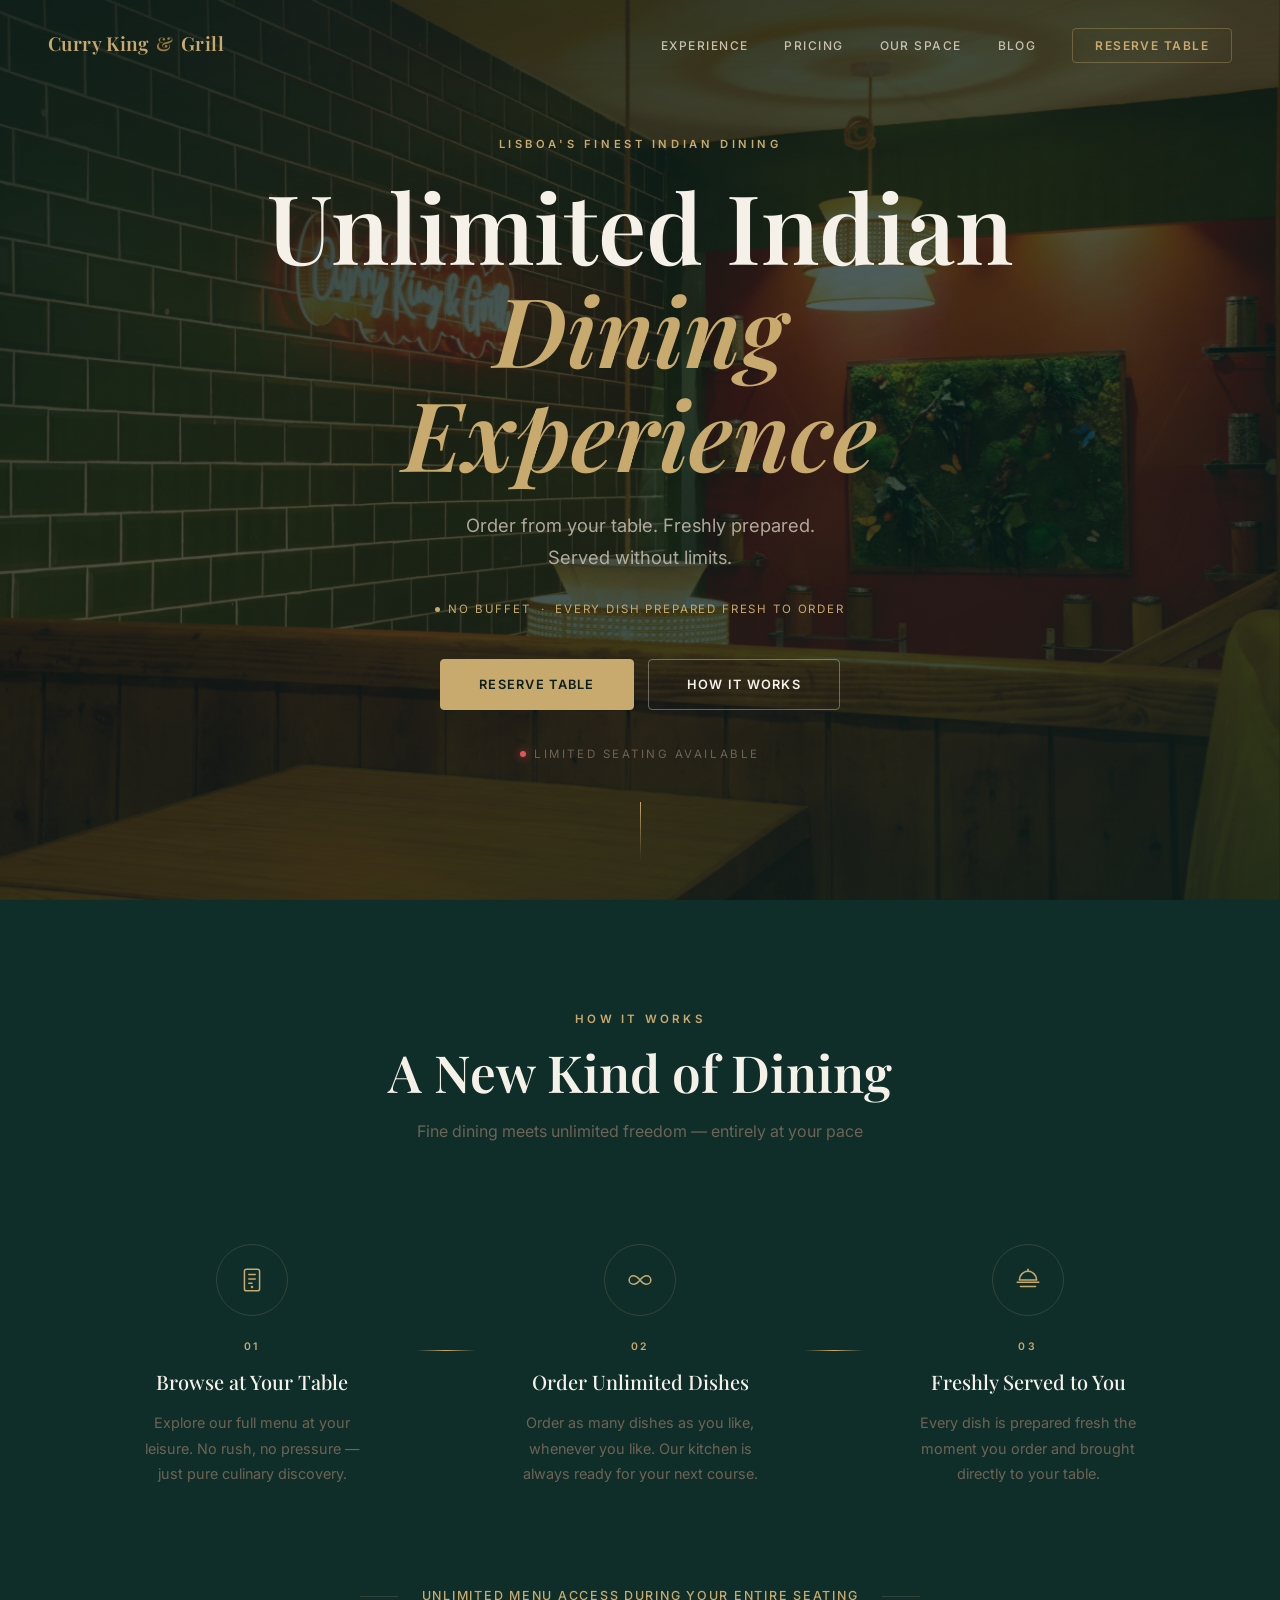
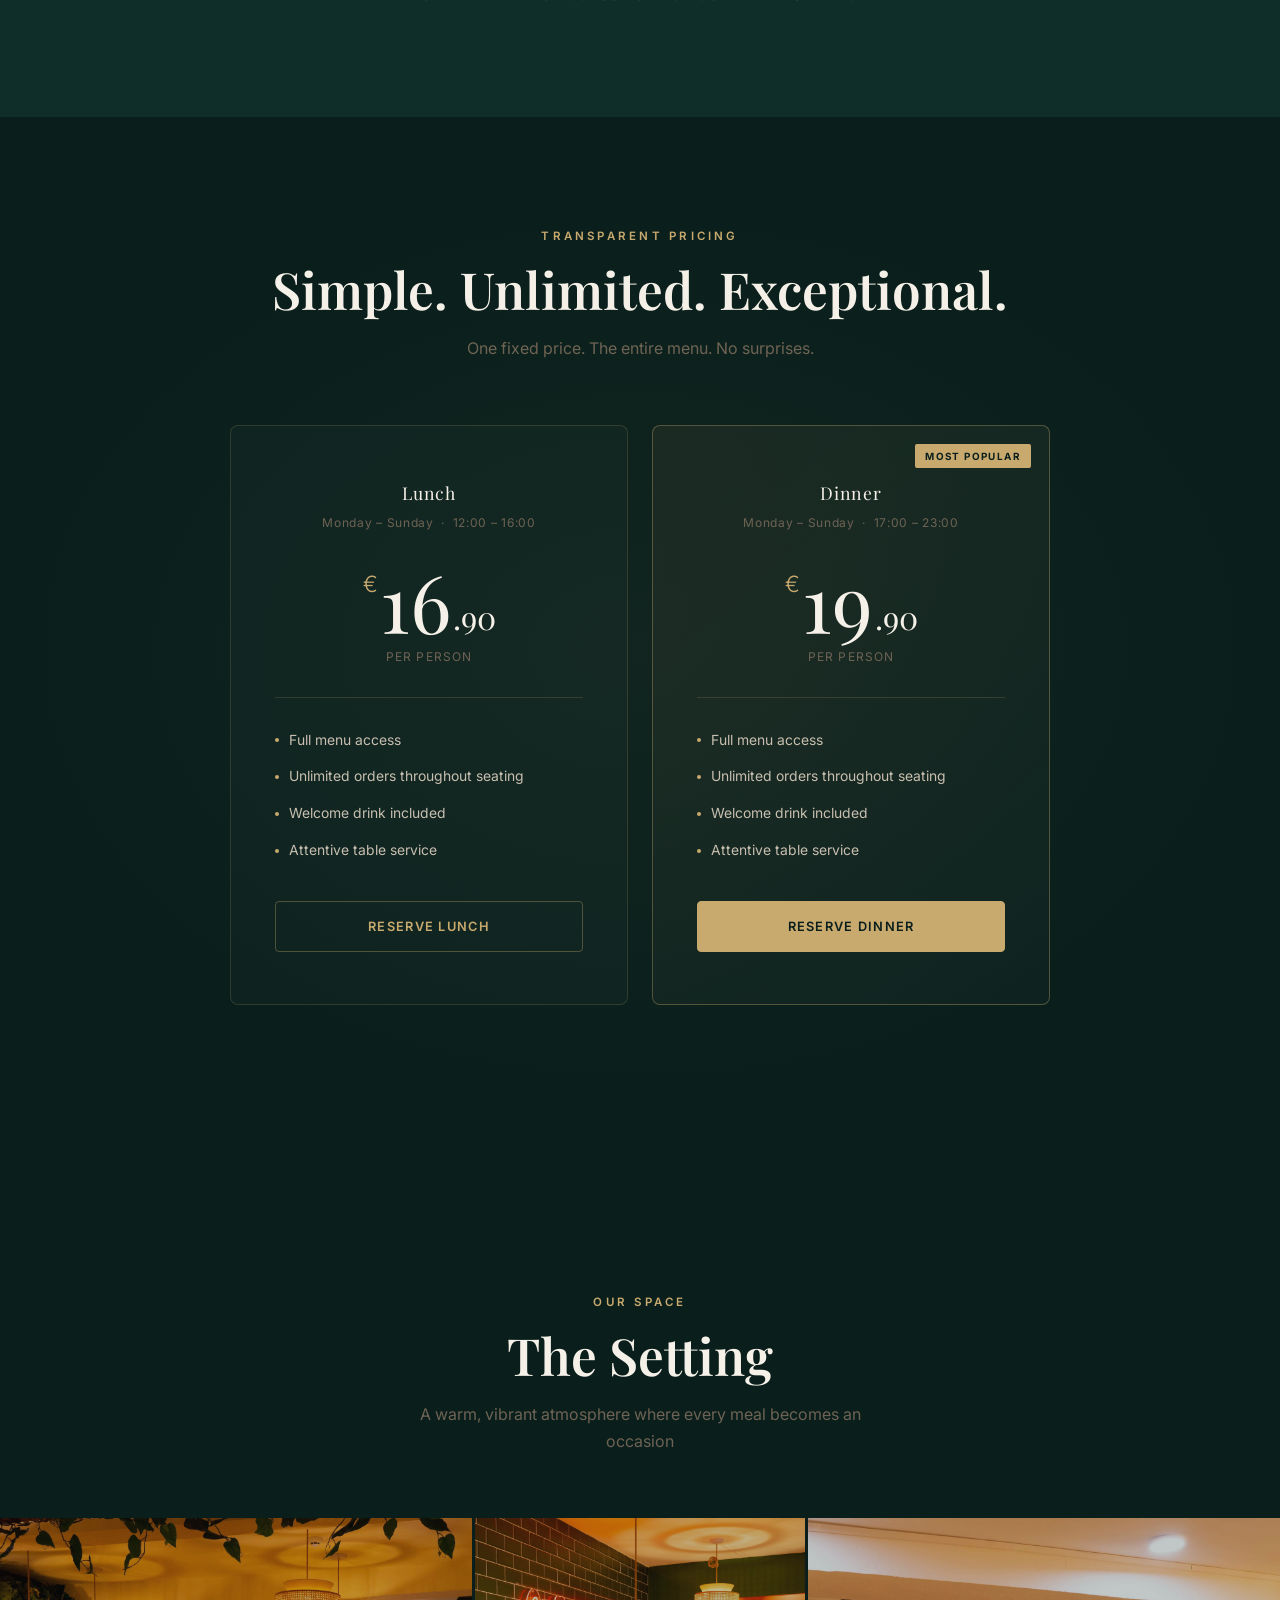
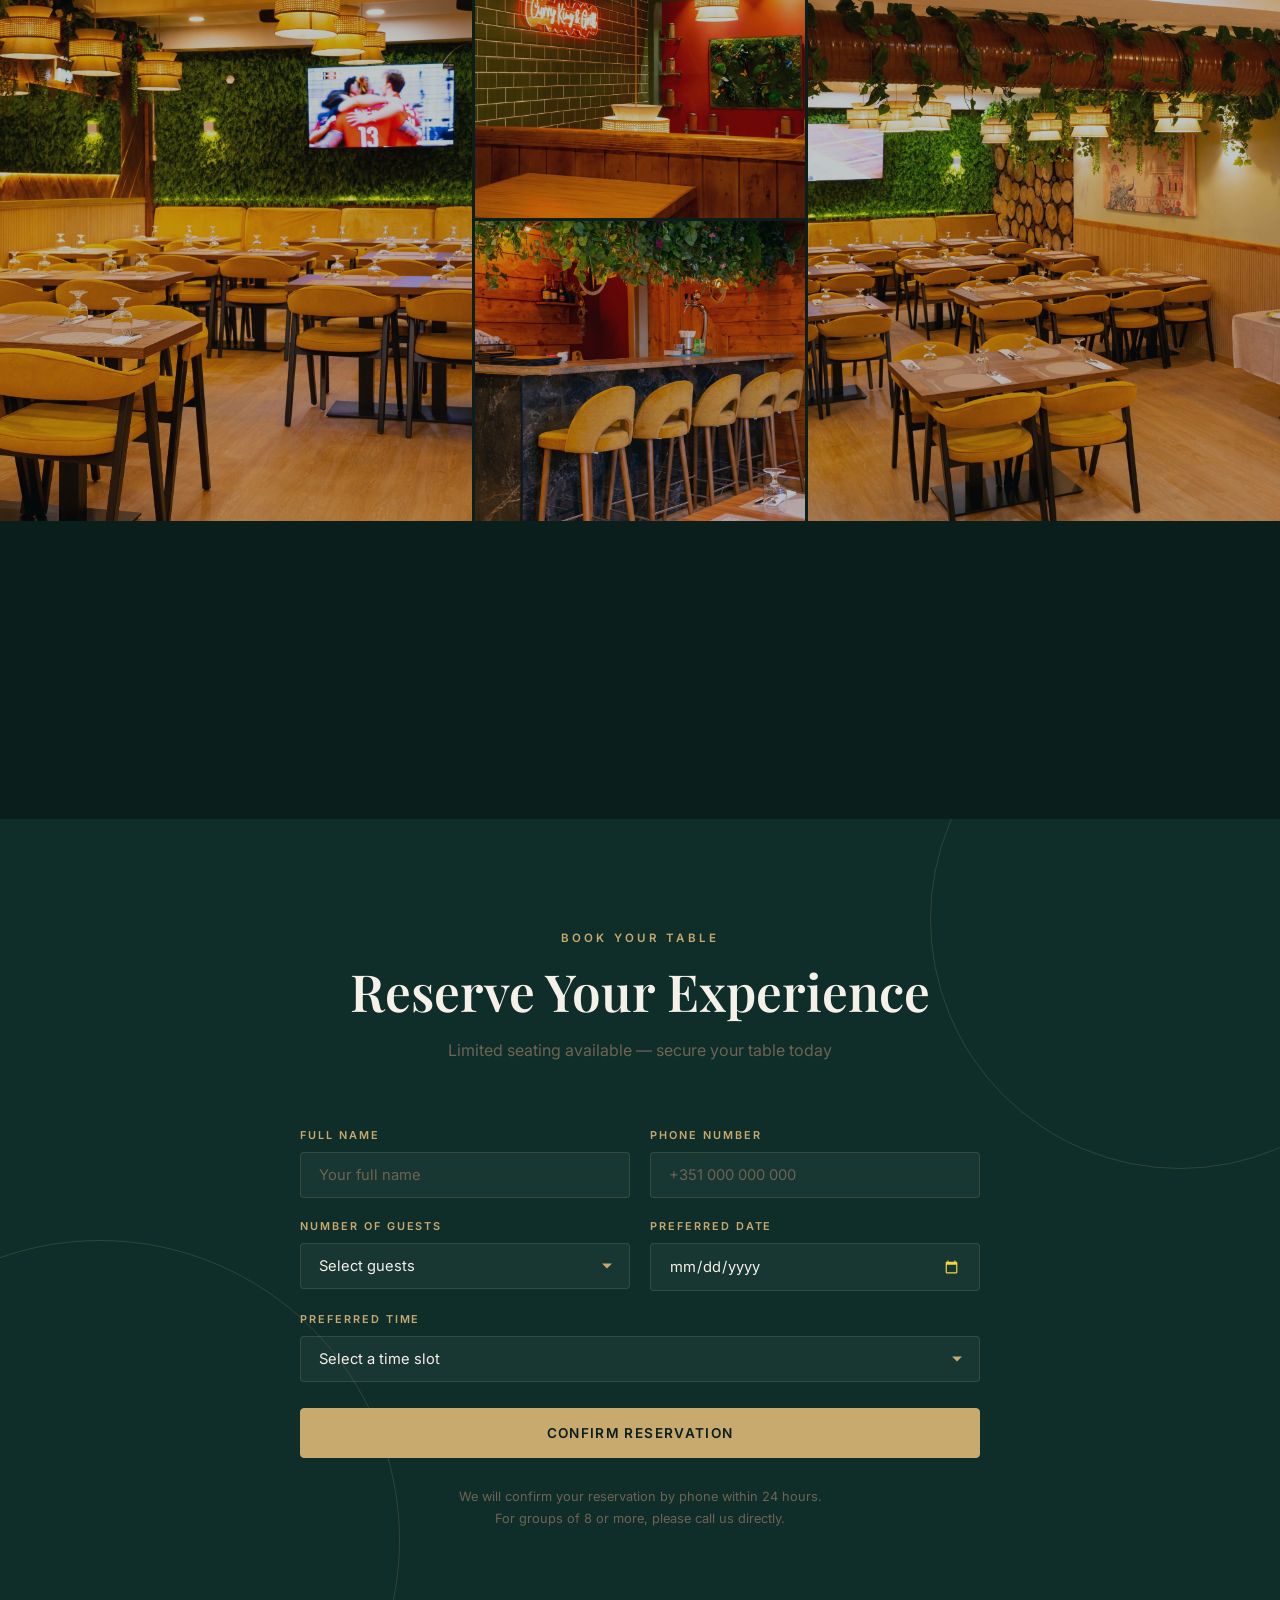
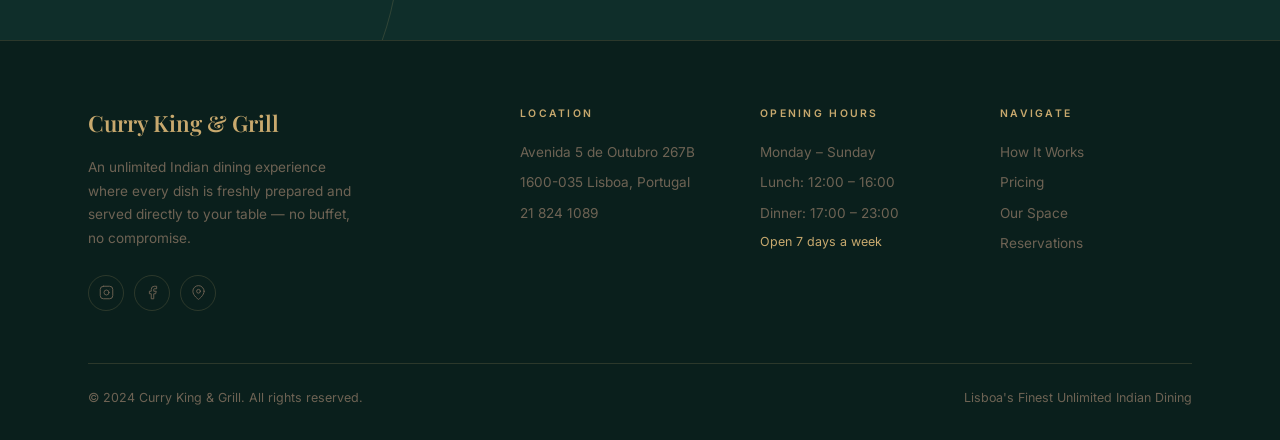
==== commit 9db5842d: "Add blog section with 5 SEO articles on Indian food and Lisbon - Add blog.css with listing and artic" ====
--- a/index.html
+++ b/index.html
@@ -36,6 +36,7 @@
                 <li><a href="#experience" class="nav__link">Experience</a></li>
                 <li><a href="#pricing" class="nav__link">Pricing</a></li>
                 <li><a href="#ambience" class="nav__link">Our Space</a></li>
+                <li><a href="blog.html" class="nav__link">Blog</a></li>
                 <li><a href="#reservation" class="nav__cta">Reserve Table</a></li>
             </ul>
         </div>
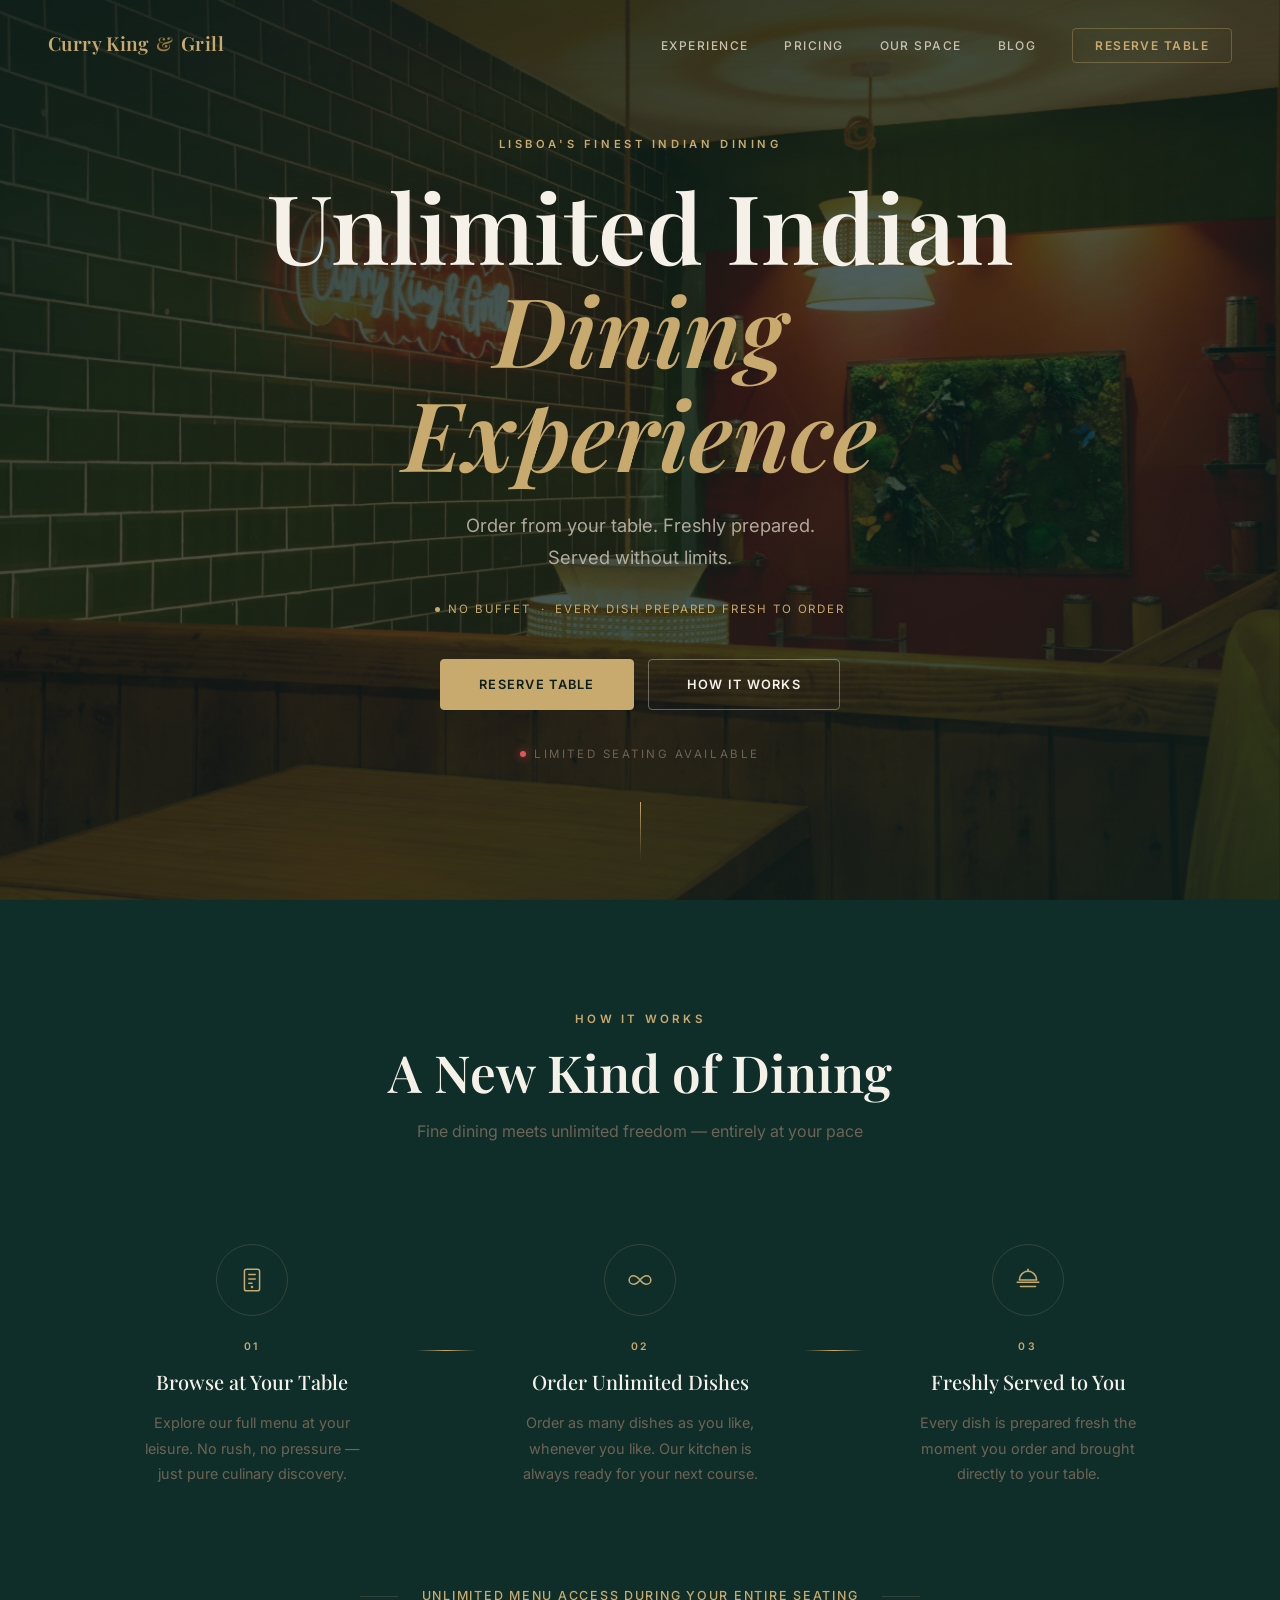
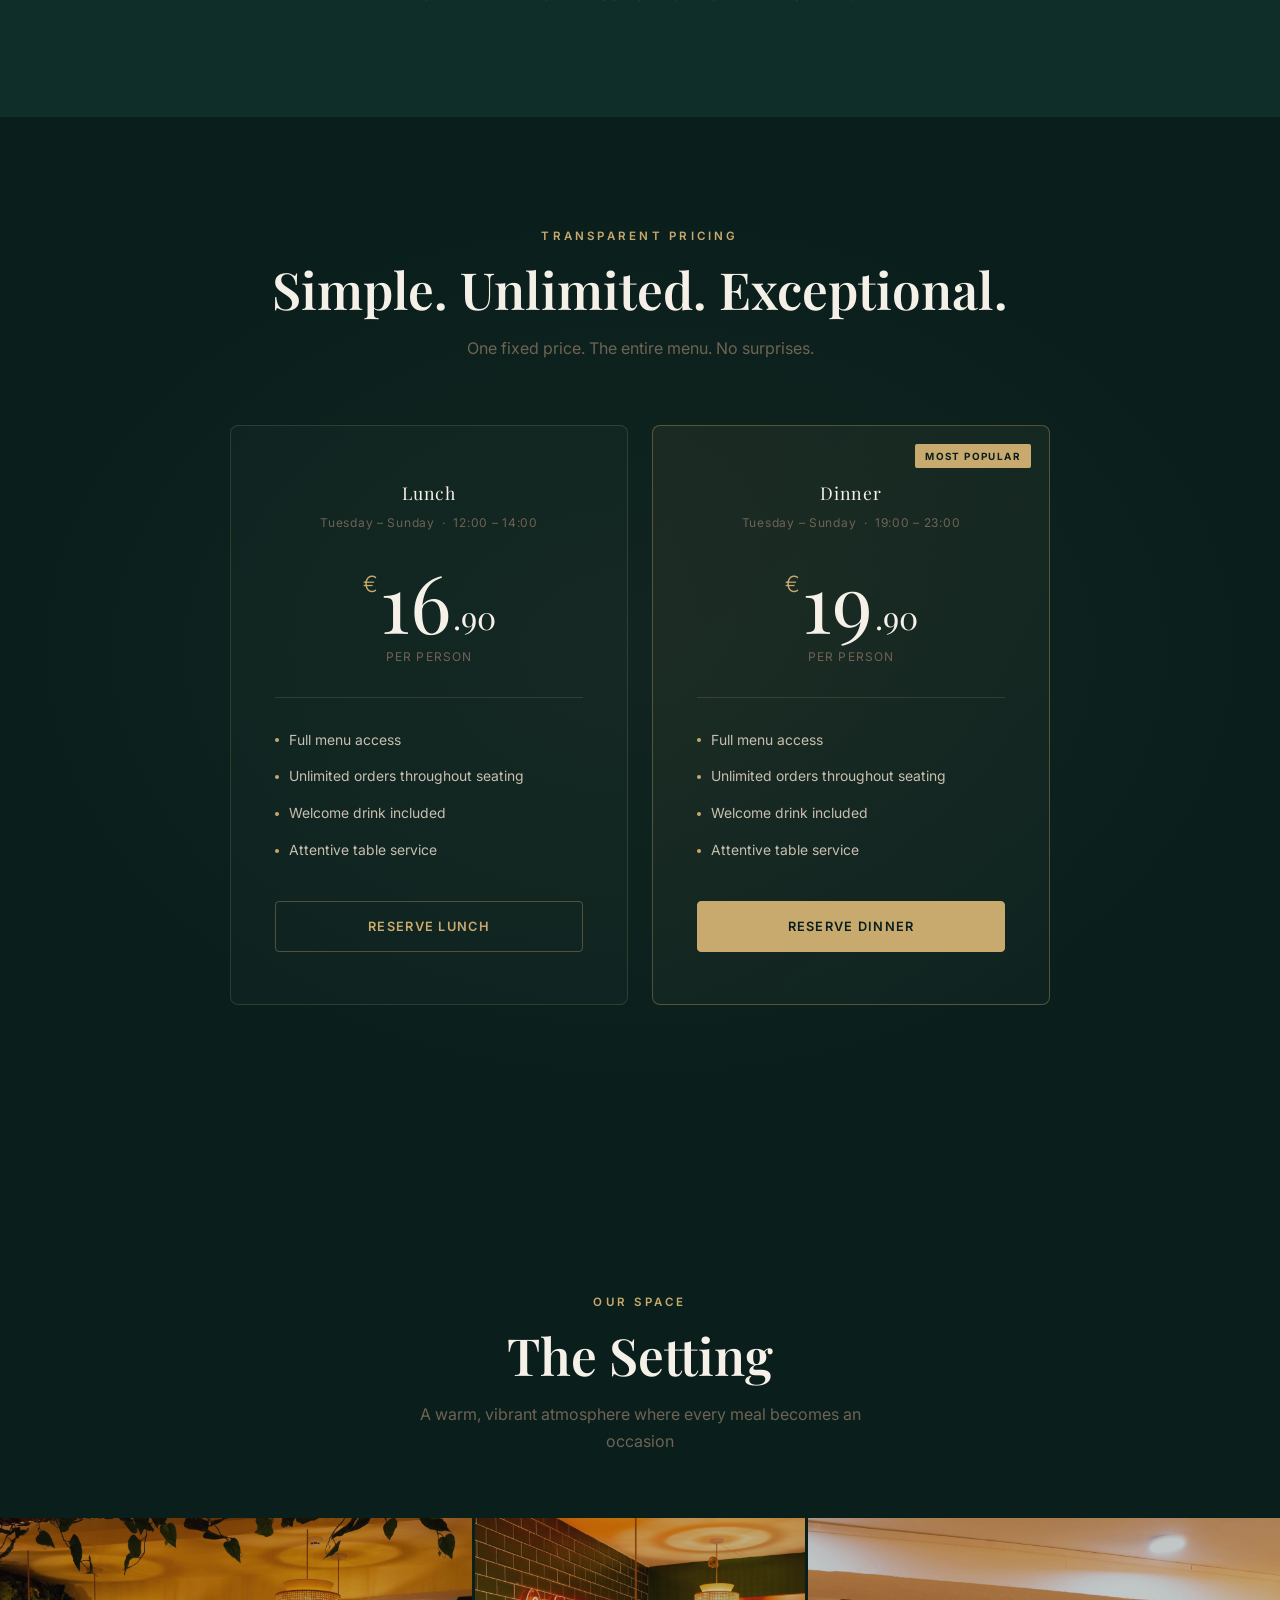
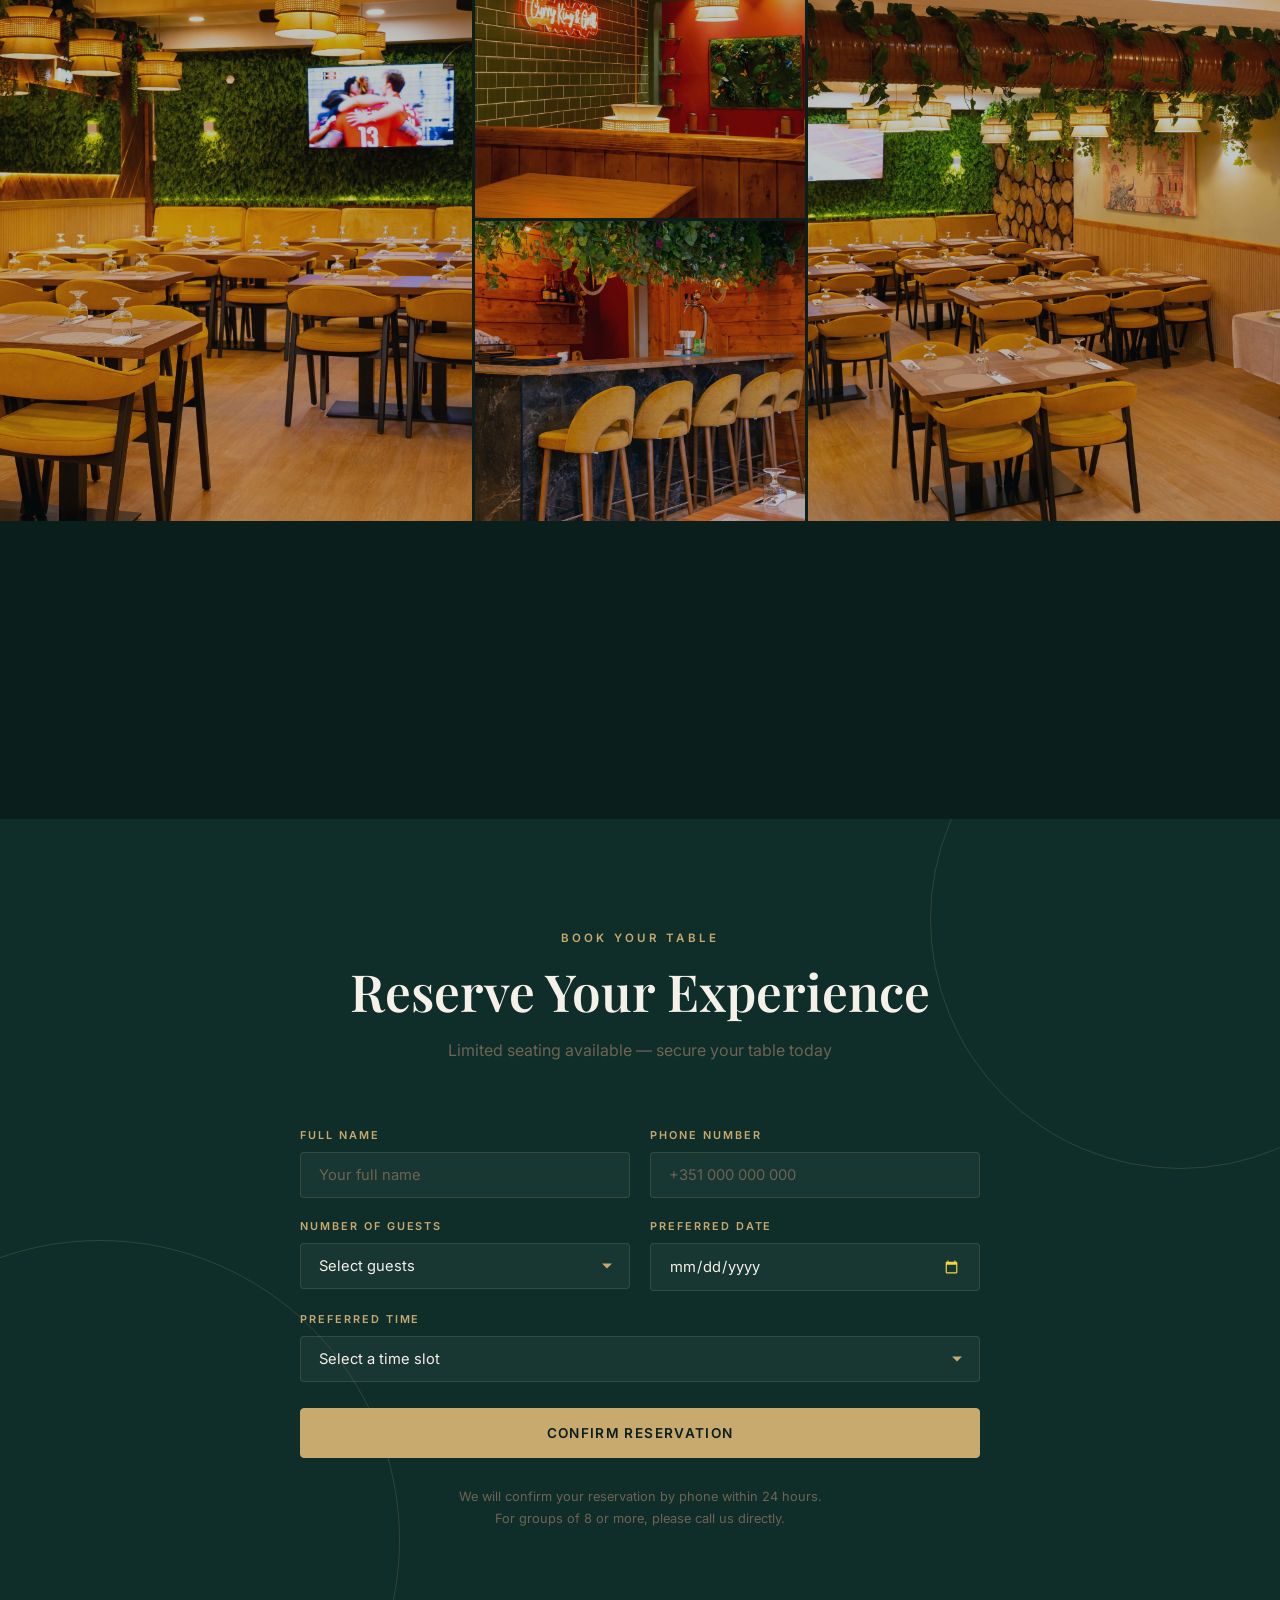
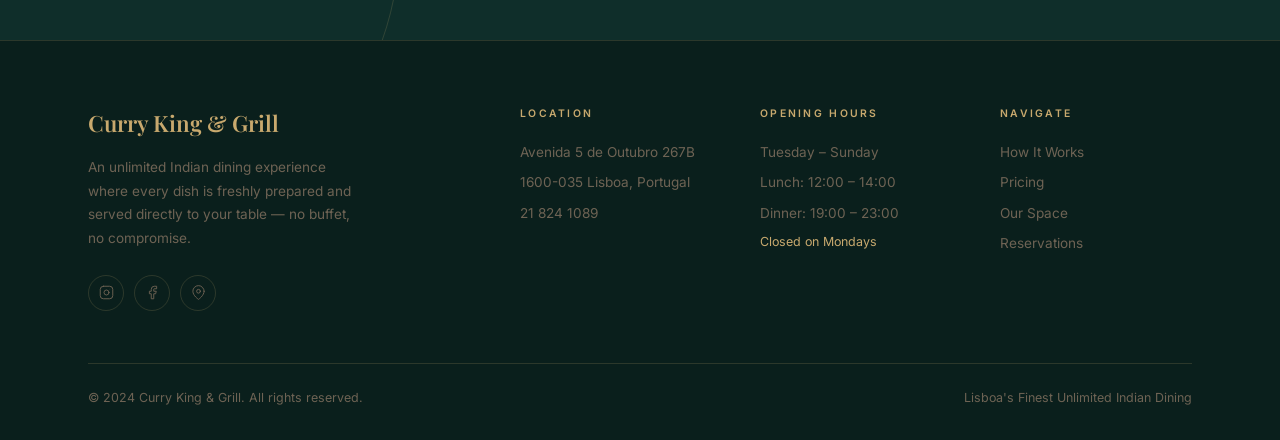
==== commit a06c7468: "Update opening hours: closed Mondays, lunch 12-14h, dinner 19-23h - Change all footers from Monday–S" ====
--- a/index.html
+++ b/index.html
@@ -192,7 +192,7 @@
                 <!-- Lunch card -->
                 <div class="pricing__card reveal">
                     <p class="pricing__period">Lunch</p>
-                    <p class="pricing__hours">Monday – Sunday &nbsp;&middot;&nbsp; 12:00 – 16:00</p>
+                    <p class="pricing__hours">Tuesday – Sunday &nbsp;&middot;&nbsp; 12:00 – 14:00</p>
                     <div class="pricing__price">
                         <sup class="pricing__currency">&euro;</sup>
                         <span class="pricing__amount">16</span>
@@ -212,7 +212,7 @@
                 <div class="pricing__card pricing__card--featured reveal" style="--reveal-delay: 0.15s">
                     <span class="pricing__badge">Most Popular</span>
                     <p class="pricing__period">Dinner</p>
-                    <p class="pricing__hours">Monday – Sunday &nbsp;&middot;&nbsp; 17:00 – 23:00</p>
+                    <p class="pricing__hours">Tuesday – Sunday &nbsp;&middot;&nbsp; 19:00 – 23:00</p>
                     <div class="pricing__price">
                         <sup class="pricing__currency">&euro;</sup>
                         <span class="pricing__amount">19</span>
@@ -347,21 +347,13 @@
                         <div class="select-wrap">
                             <select id="time" name="time">
                                 <option value="" disabled selected>Select a time slot</option>
-                                <optgroup label="Lunch — 12:00 to 16:00">
+                                <optgroup label="Lunch — 12:00 to 14:00">
                                     <option value="12:00">12:00</option>
                                     <option value="12:30">12:30</option>
                                     <option value="13:00">13:00</option>
                                     <option value="13:30">13:30</option>
-                                    <option value="14:00">14:00</option>
-                                    <option value="14:30">14:30</option>
-                                    <option value="15:00">15:00</option>
-                                    <option value="15:30">15:30</option>
                                 </optgroup>
-                                <optgroup label="Dinner — 17:00 to 23:00">
-                                    <option value="17:00">17:00</option>
-                                    <option value="17:30">17:30</option>
-                                    <option value="18:00">18:00</option>
-                                    <option value="18:30">18:30</option>
+                                <optgroup label="Dinner — 19:00 to 23:00">
                                     <option value="19:00">19:00</option>
                                     <option value="19:30">19:30</option>
                                     <option value="20:00">20:00</option>
@@ -441,10 +433,10 @@
                 <div class="footer__col">
                     <h4>Opening Hours</h4>
                     <ul>
-                        <li>Monday – Sunday</li>
-                        <li>Lunch: 12:00 – 16:00</li>
-                        <li>Dinner: 17:00 – 23:00</li>
-                        <li class="footer__open-badge">Open 7 days a week</li>
+                        <li>Tuesday – Sunday</li>
+                        <li>Lunch: 12:00 – 14:00</li>
+                        <li>Dinner: 19:00 – 23:00</li>
+                        <li class="footer__open-badge">Closed on Mondays</li>
                     </ul>
                 </div>
 
